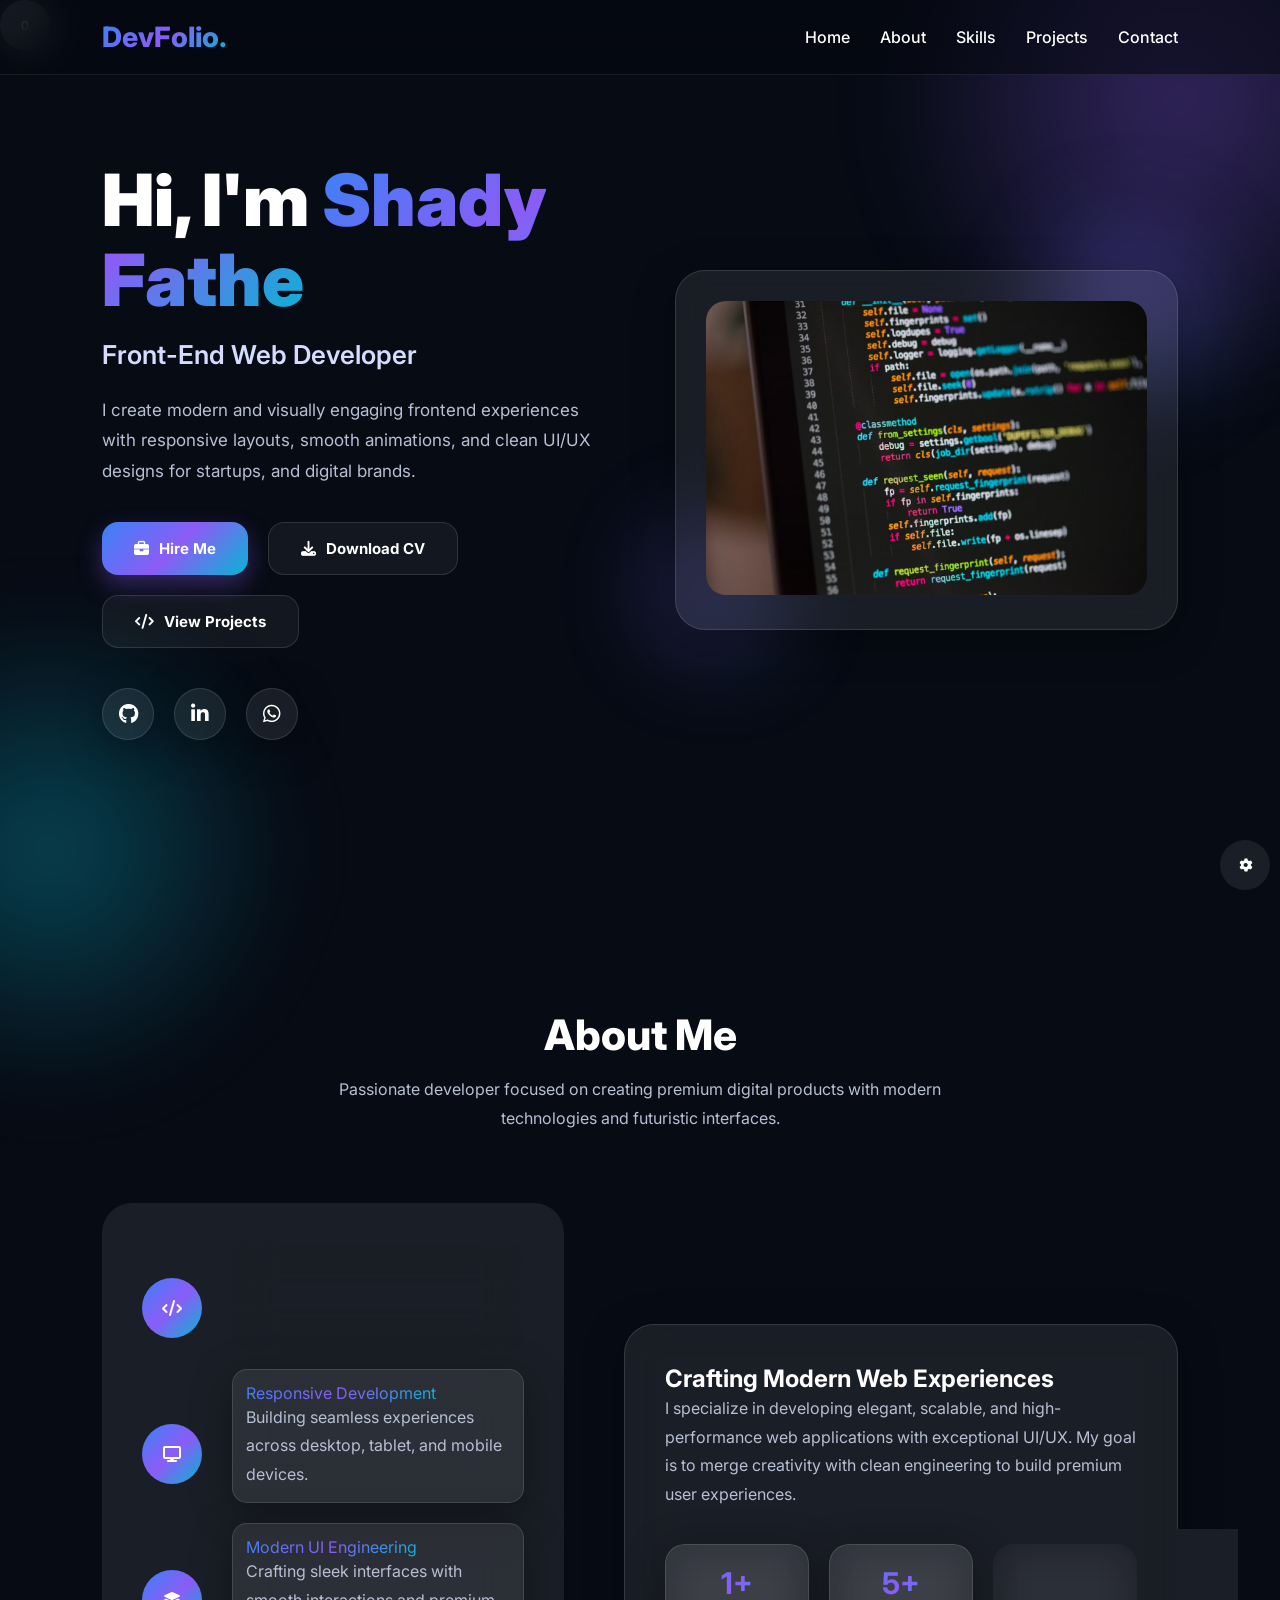
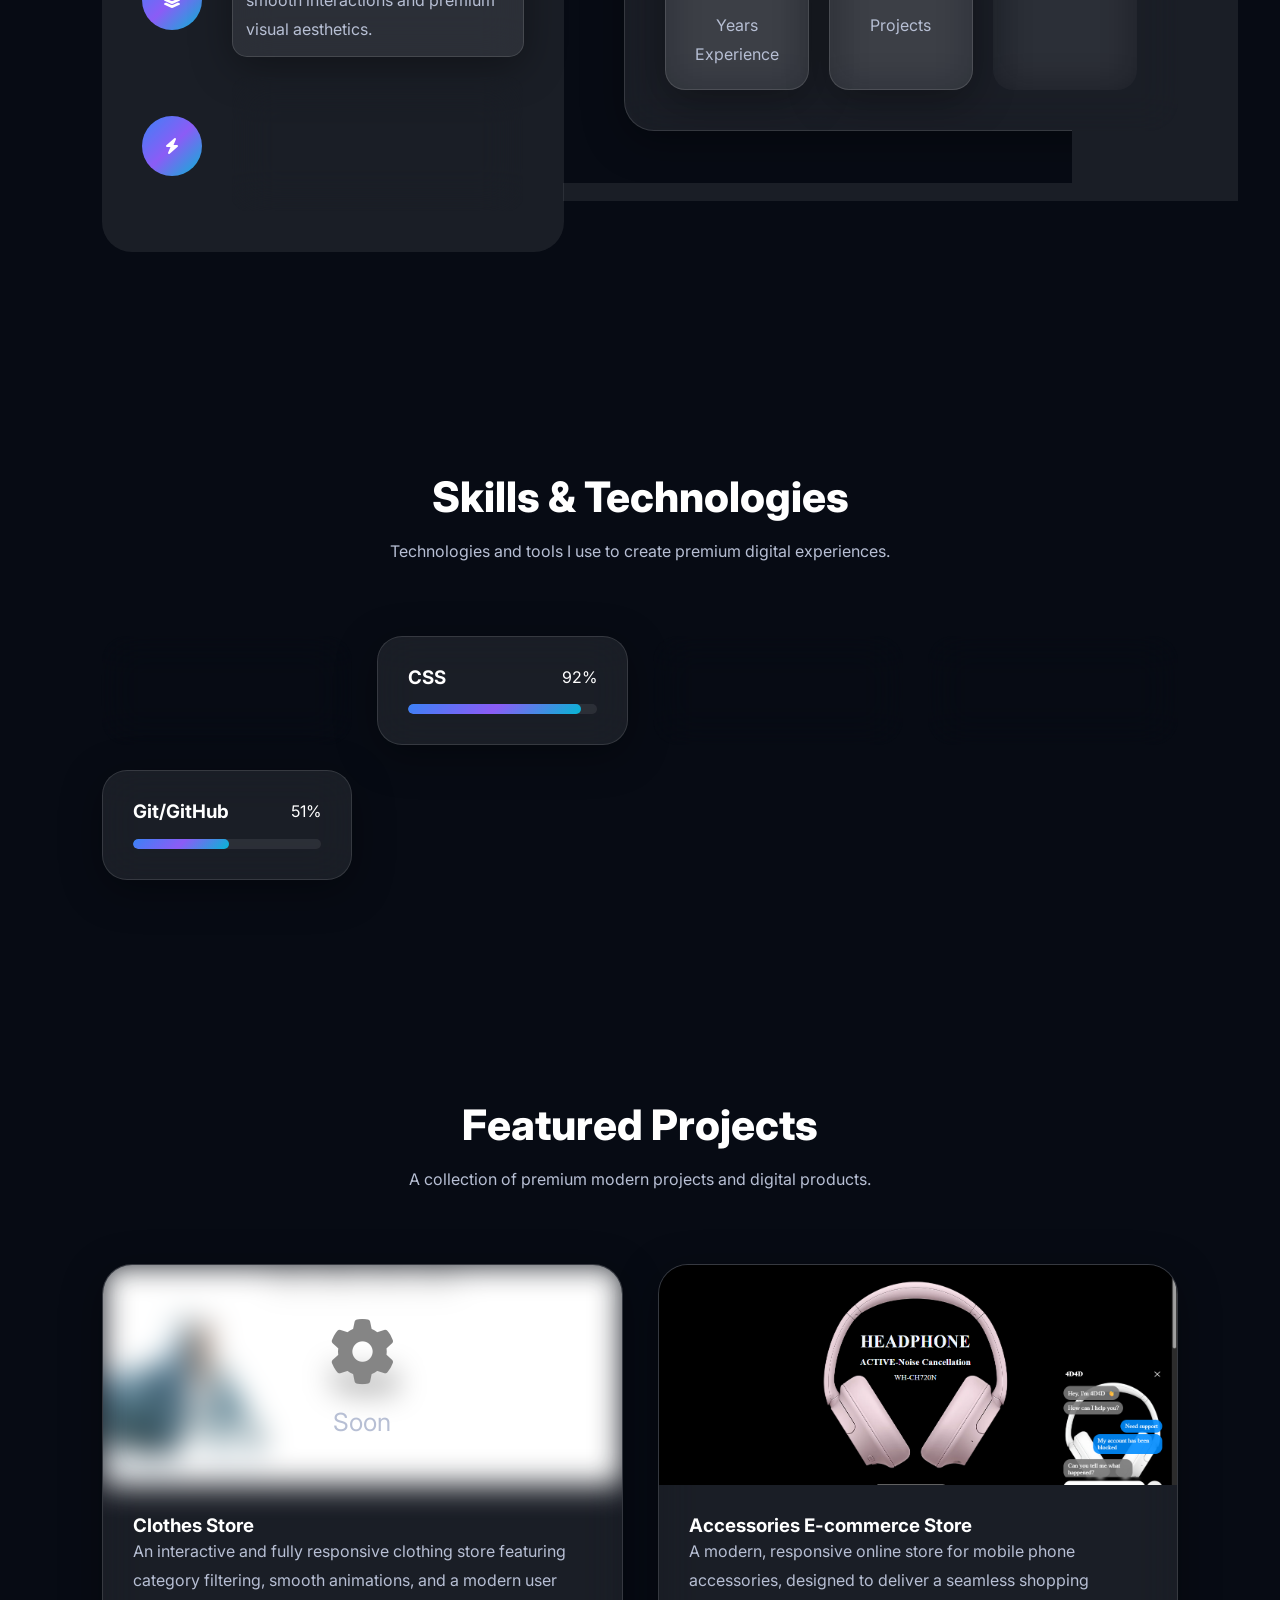
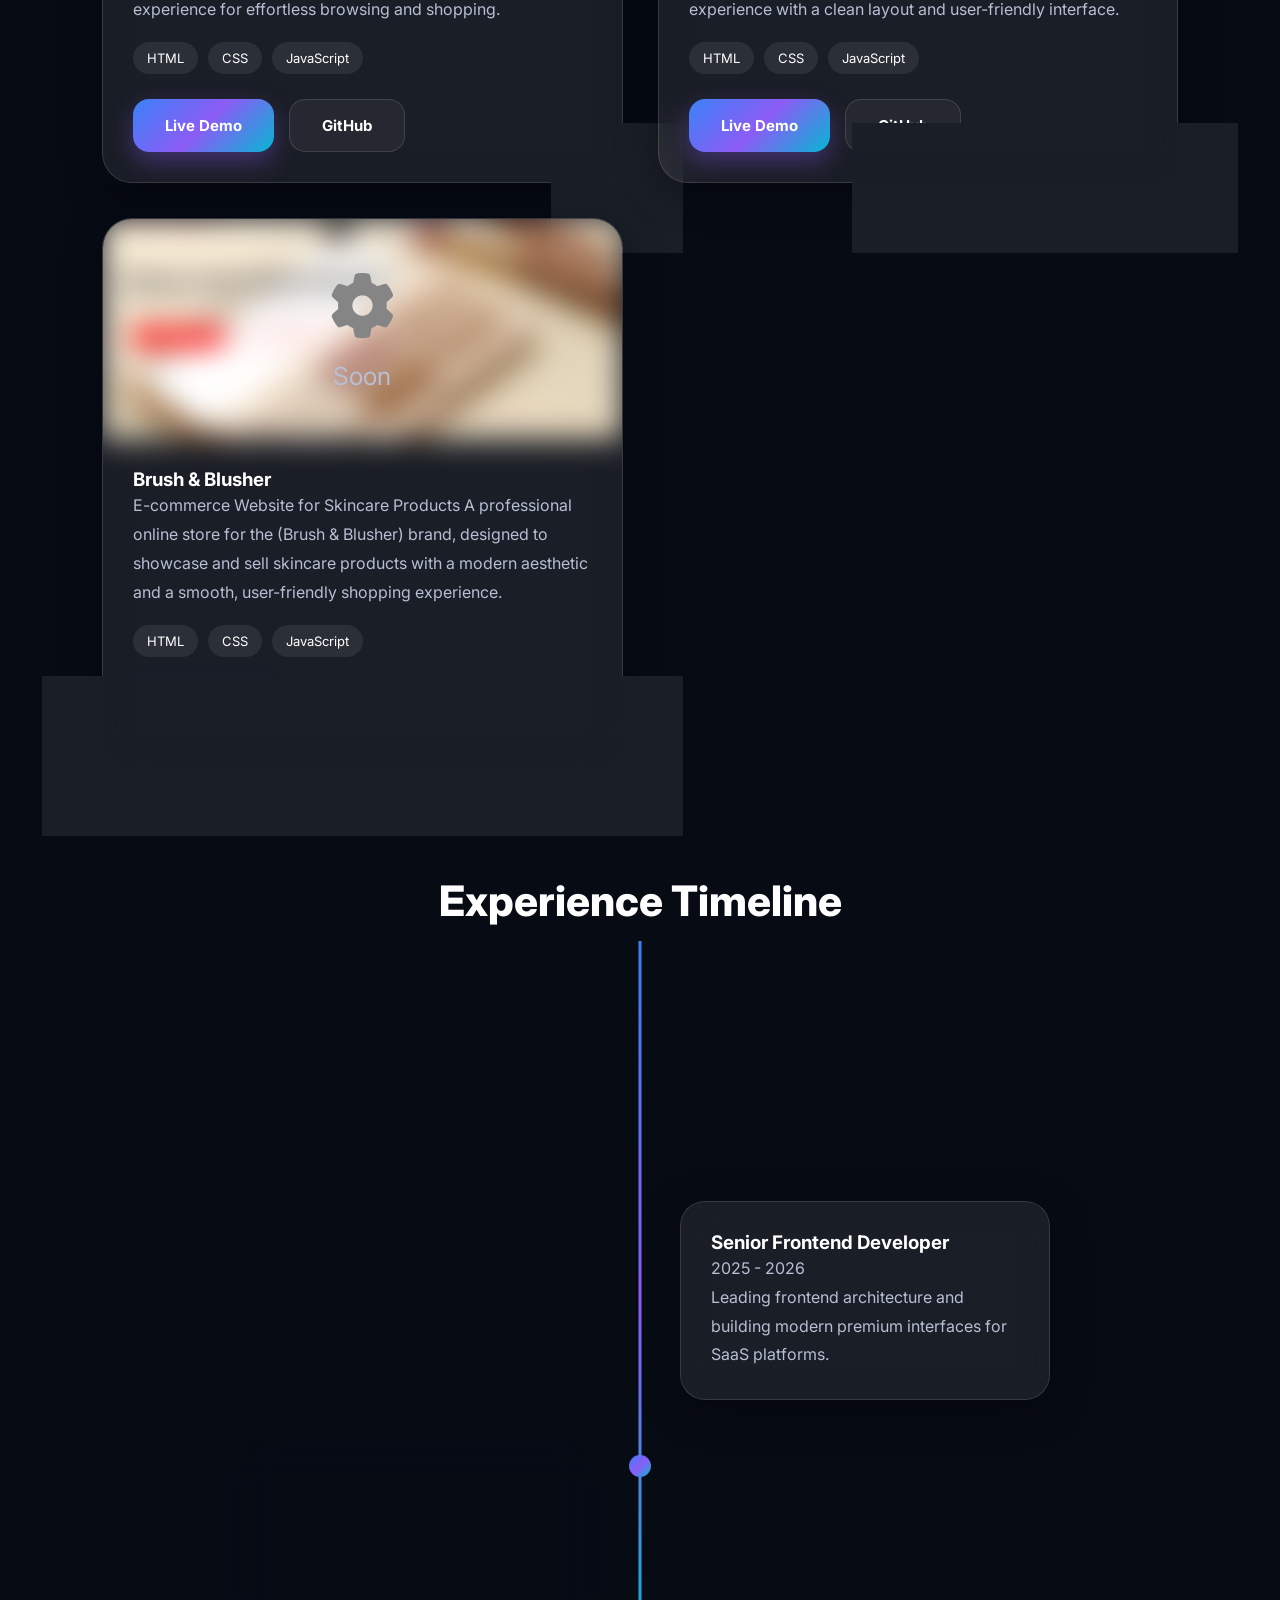
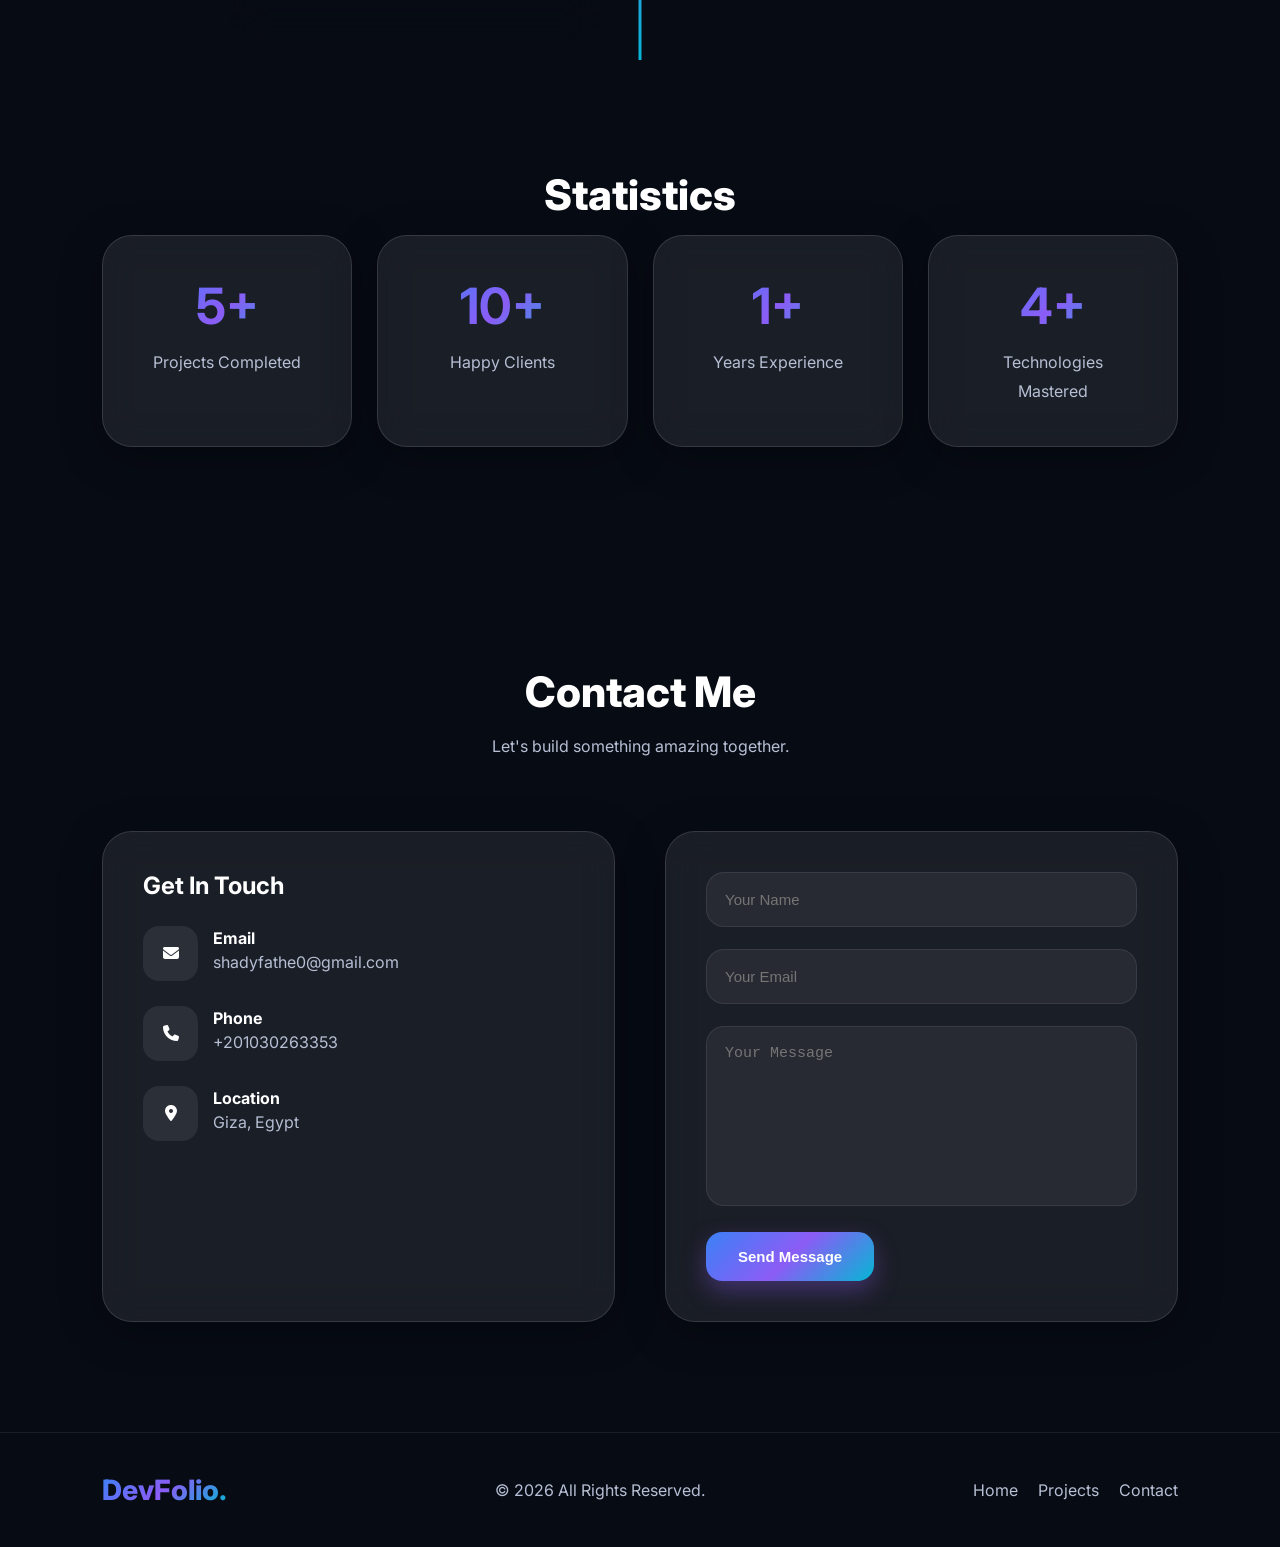
==== index.html @ f0eeae67 "Update index.html" ====
<!DOCTYPE html>
<html lang="en">
<head>
  <meta charset="UTF-8" />
  <meta name="viewport" content="width=device-width, initial-scale=1.0"/>
  <title>shady Portfolio</title>

  <!-- Google Fonts -->
  <link rel="preconnect" href="https://fonts.googleapis.com">
  <link href="https://fonts.googleapis.com/css2?family=Inter:wght@300;400;500;600;700;800;900&display=swap" rel="stylesheet">

  <!-- Icons -->
  <link rel="stylesheet"
  href="https://cdnjs.cloudflare.com/ajax/libs/font-awesome/6.5.1/css/all.min.css"/>
<link rel="stylesheet" href="style.css">
</head>

<body>
<!-- floot btns -->
 



<button class="btn-up btn-floot">
  <i class="fa-solid fa-arrow-up"></i>
</button>



<button class="btn-setting btn-floot">
  <i class="fa-solid fa-gear"></i>
</button>
<button class="theme btn-floot">0</button>
<button class="btn-language btn-floot">AR</button>
<button class="theme btn-floot">0</button>

  <!-- NAVBAR -->

  <nav>
    <div class="logo">DevFolio.</div>

    <ul>
      <li><a href="#">Home</a></li>
      <li><a href="#">About</a></li>
      <li><a href="#">Skills</a></li>
      <li><a href="#">Projects</a></li>
      <li><a href="#">Contact</a></li>
    </ul>
  </nav>

  <!-- HERO -->

  <section class="hero">

    <div class="hero-content">

      <h1>
        Hi, I'm
        <span class="gradient-text">Shady Fathe</span>
      </h1>

      <h3>Front-End Web Developer</h3>

<p>
  I create modern and visually engaging frontend experiences
  with responsive layouts, smooth animations, and clean UI/UX
  designs for startups, and digital brands.
</p>
      <div class="hero-buttons">
        <a href="#" class="btn btn-primary">
          <i class="fa-solid fa-briefcase"></i>
          Hire Me
        </a>

        <a href="Shady_Fathe_CV.pdf" class="btn btn-outline">
          <i class="fa-solid fa-download"></i>
          Download CV
        </a>

        <a href="#" class="btn btn-outline " id="btnprojects">
          <i class="fa-solid fa-code"></i>
          View Projects
        </a>
      </div>
<!-- btns socials -->
      <div class="socials">

        <a href="github.com/Shadyfathe" class="glass">
          <i class="fab fa-github"></i>
        </a>

<a href="https://www.linkedin.com/in/shady-fathe-dev" class="glass" target="_blank" rel="noopener noreferrer">
  <i class="fab fa-linkedin-in"></i>
</a>
        <a href="https://wa.me/+201030263353" class="glass">
          <i class="fab fa-whatsapp"></i>
        </a>

      </div>

    </div>

    <div class="hero-image">

      <div class="floating one"></div>
      <div class="floating two"></div>

      <div class="hero-card glass">
        <img src="photos/imge1.WebP"loading="lazy" alt="">
      </div>

    </div>

  </section>

  <!-- ABOUT -->

  <section>

    <h2 class="section-title">About Me</h2>

    <p class="section-subtitle">
      Passionate developer focused on creating premium digital
      products with modern technologies and futuristic interfaces.
    </p>

    <div class="about-container">

    <div class="about-d-2">

<div class="about-d-circles">

            <div class="outcircle">
          <div class="circle"><i class="fa-solid fa-code"></i></div>
        </div>
                    <div class="outcircle">
          <div class="circle"><i class="fa-solid fa-display"></i></div>
        </div>
                    <div class="outcircle">
          <div class="circle"><i class="fa-solid fa-layer-group"></i></div>
        </div>
                    <div class="outcircle">
          <div class="circle"><i class="fa-solid fa-bolt"></i></div>
        </div>

        
</div>



<div class="about-d-2-texts">
    <div class="about-d-2-text glass">
        <span>clean code</span>
        <p>Scalable architecture & maintainable solutions.</p>
        
      
    </div>
    
        <div class="about-d-2-text glass">
                <span>Responsive Development</span>
        <p>Building seamless experiences across desktop, tablet, and mobile devices.</p>

      
    </div>

        <div class="about-d-2-text glass">

                      <span>Modern UI Engineering</span>
        <p>Crafting sleek interfaces with smooth interactions and premium visual aesthetics.</p>


    </div>

        <div class="about-d-2-text glass">
                <span>Fast Delivery</span>
        <p>Delivering high-quality solutions efficiently without compromising performance.</p>

      
    </div>



        
      </div>



</div>


      <div class="about-card glass">

        <h2>Crafting Modern Web Experiences</h2>

        <p>
          I specialize in developing elegant, scalable, and
          high-performance web applications with exceptional UI/UX.
          My goal is to merge creativity with clean engineering to
          build premium user experiences.
        </p>

        <div class="about-info">

          <div class="info-box glass">
            <h3>1+</h3>
            <p>Years Experience</p>
          </div>

          <div class="info-box glass">
            <h3>5+</h3>
            <p>Projects</p>
          </div>

          <div class="info-box glass">
            <h3>10+</h3>
            <p>Clients</p>
          </div>

        </div>

      </div>

    </div>

  </section>

  <!-- SKILLS -->

  <section>

    <h2 class="section-title">Skills & Technologies</h2>

    <p class="section-subtitle">
      Technologies and tools I use to create premium digital experiences.
    </p>

    <div class="skills-grid">

      <div class="skill-card glass">
        <div class="skill-top">
          <h3>HTML</h3>
          <span>95%</span>
        </div>
        <div class="progress">
          <span style="width:95%"></span>
        </div>
      </div>

      <div class="skill-card glass">
        <div class="skill-top">
          <h3>CSS</h3>
          <span>92%</span>
        </div>
        <div class="progress">
          <span style="width:92%"></span>
        </div>
      </div>

      <div class="skill-card glass">
        <div class="skill-top">
          <h3>JavaScript</h3>
          <span>90%</span>
        </div>
        <div class="progress">
          <span style="width:90%"></span>
        </div>
      </div>



      <div class="skill-card glass">
        <div class="skill-top">
          <h3>UI/UX Design</h3>
          <span>87%</span>
        </div>
        <div class="progress">
          <span style="width:87%"></span>
        </div>
      </div>

      <div class="skill-card glass">
        <div class="skill-top">
          <h3>Git/GitHub</h3>
          <span>51%</span>
        </div>
        <div class="progress">
          <span style="width:51%"></span>
        </div>
      </div>

    </div>

  </section>

  <!-- PROJECTS -->

  <section id="projects">

    <h2 class="section-title">Featured Projects</h2>

    <p class="section-subtitle">
      A collection of premium modern projects and digital products.
    </p>

    <div class="projects-grid">

      <div class="project-card glass">

        <div class="project-image">
          <img src="photos/prod-1.WebP"class="blur" loading="lazy">
          <div class="working"><i class="fa-solid fa-gear loop"></i>
                 <p>Soon</p>
          </div>
         
        </div>


        <div class="project-content">

          <h3> Clothes Store</h3>

          <p>
An interactive and fully responsive clothing store featuring category filtering, smooth animations, and a modern user experience for effortless browsing and shopping.

          </p>

          <div class="tags">
            <span class="tag">HTML</span>
            <span class="tag">CSS</span>
            <span class="tag">JavaScript</span>
          </div>

          <div class="project-buttons">
            <a href="soon.html" target="_blank" class="btn btn-primary">Live Demo</a>
            <a href="#" class="btn btn-outline">GitHub</a>
          </div>

        </div>

      </div>

      <div class="project-card glass">

        <div class="project-image">
          <img src="photos/prod-2.WebP"  loading="lazy"></div>

        <div class="project-content">

          <h3>Accessories E-commerce Store</h3>

          <p>

A modern, responsive online store for mobile phone accessories, 
designed to deliver a seamless shopping experience with a clean 
layout and user-friendly interface.
          </p>

          <div class="tags">
            <span class="tag">HTML</span>
            <span class="tag">CSS</span>
            <span class="tag">JavaScript</span>
          </div>

          <div class="project-buttons">
            <a href="https://shadyfathe.github.io/Accessories-store/" target="_blank" class="btn btn-primary">Live Demo</a>
            <a href="https://github.com/Shadyfathe/Accessories-store" class="btn btn-outline">GitHub</a>
          </div>

        </div>

      </div>

      <div class="project-card glass">

        <div class="project-image">
          <img src="photos/prod-3.WebP" class="blur" loading="lazy">
          <div class="working"><i class="fa-solid fa-gear loop"></i>
                 <p>Soon</p>
          </div>
                </div>

        <div class="project-content">

          <h3>Brush & Blusher</h3>

          <p>
E-commerce Website for Skincare Products
A professional online store for the (Brush & Blusher) brand, designed to showcase and sell skincare products with a modern aesthetic and a smooth, user-friendly shopping experience.

          </p>

          <div class="tags">
            <span class="tag">HTML</span>
            <span class="tag">CSS</span>
            <span class="tag">JavaScript</span>
          </div>

          <div class="project-buttons">
            <a href="soon.html" target="_blank" class="btn btn-primary">Live Demo</a>
            <a href="#" class="btn btn-outline">GitHub</a>
          </div>

        </div>

      </div>

    </div>

  </section>

  <!-- TIMELINE -->

  <c>

    <h2 class="section-title">Experience Timeline</h2>

    <div class="timeline">

      <div class="timeline-item">

        <div class="timeline-dot animate"></div>

        <div class="timeline-content glass animate">
          <h3>UI/UX Certification</h3>
          <p>2024</p>
          <p>
            Completed advanced UI/UX design certification with
            modern product design principles.
          </p>
        </div>

      </div>

      <div class="timeline-item">

        <div class="timeline-dot animate"></div>

        <div class="timeline-content glass animate">
                    <h3>Senior Frontend Developer</h3>
                    <p>2025 - 2026</p>
          <p>
            Leading frontend architecture and building modern
            premium interfaces for SaaS platforms.
          </p>
        </div>

      </div>

      <div class="timeline-item">

        <div class="timeline-dot animate"></div>

        <div class="timeline-content glass animate">
          <h3>Freelance Web Developer</h3>
          <p>2026 - Present</p>
          <p>
            Worked with startups and agencies creating responsive
            modern websites and dashboards.
          </p>

        </div>

      </div>

    </div>

  </section>


  <!-- STATS -->

  <section>

    <h2 class="section-title">Statistics</h2>

    <div class="stats-grid">

      <div class="stat-card glass">
        <h2>5+</h2>
        <p>Projects Completed</p>
      </div>

      <div class="stat-card glass">
        <h2>10+</h2>
        <p>Happy Clients</p>
      </div>

      <div class="stat-card glass">
        <h2>1+</h2>
        <p>Years Experience</p>
      </div>

      <div class="stat-card glass">
        <h2>4+</h2>
        <p>Technologies Mastered</p>
      </div>

    </div>

  </section>

  <!-- CONTACT -->

  <section>

    <h2 class="section-title">Contact Me</h2>

    <p class="section-subtitle">
      Let's build something amazing together.
    </p>

    <div class="contact-container">

      <div class="contact-info glass">

        <h2>Get In Touch</h2>

        <div class="item">
          <i class="fa-solid fa-envelope"></i>
          <div>
            <h4>Email</h4>
            <p>shadyfathe0@gmail.com</p>
          </div>
        </div>

        <div class="item">
          <i class="fa-solid fa-phone"></i>
          <div>
            <h4>Phone</h4>
            <p>+201030263353</p>
          </div>
        </div>

        <div class="item">
          <i class="fa-solid fa-location-dot"></i>
          <div>
            <h4>Location</h4>
            <p>Giza, Egypt</p>
          </div>
        </div>

      </div>

<form id="my-contact-form" class="contact-form glass">

  <div class="input-group">
    <input type="text" name="name" placeholder="Your Name" required>
  </div>

  <div class="input-group">
    <input type="email" name="email" placeholder="Your Email" required>
  </div>

  <div class="input-group">
    <textarea name="message" placeholder="Your Message" required></textarea>
  </div>

  <button type="submit" class="btn btn-primary">
    Send Message
  </button>

  <p id="form-status" style="margin-top: 15px; display: none;"></p>

</form>

  </section>

  <!-- FOOTER -->

  <footer>

    <div class="logo">DevFolio.</div>

    <p>
      © 2026 All Rights Reserved.
    </p>

    <ul>
      <li><a href="#">Home</a></li>
      <li><a href="#">Projects</a></li>
      <li><a href="#">Contact</a></li>
    </ul>

  </footer>
  
  <script src="script.js"></script>

</body>
</html>
---- style.css ----
* {
  margin: 0;
  padding: 0;
  box-sizing: border-box;
  scroll-behavior: smooth;
}

.animate {
  opacity: 0;
  transform: translateY(50px);
  transition: all 0.6s ease-out;
}

.animate.visible {
  opacity: 1;
  transform: translateY(0);
}
/* floot btns */

.btn-floot {
  width: 50px;
  height: 50px;
  border-radius: 50%;
  border: none;
  background: var(--glass);
  color: var(--text);
  position: fixed;
  z-index: 999;
  transition: 0.5s ease-in-out;
}
.btn-up {
  bottom: 10px;
  right: 10px;
  opacity: 0;
}
.btn-setting {
  bottom: 10px;
  right: 10px;
}
.btn-language {
  bottom: 125px;
  right: 10px;
  opacity: 0;
}

/* colors */
:root {
  --bg: #070b14;
  --bg2: #0d1324;
  --glass: rgba(255, 255, 255, 0.08);
  --border: rgba(255, 255, 255, 0.12);

  --text: #ffffff;
  --muted: #b7bfd4;

  --blue: #3b82f6;
  --cyan: #06b6d4;
  --purple: #8b5cf6;

  --gradient: linear-gradient(135deg, #3b82f6, #8b5cf6, #06b6d4);

  --shadow: 0 10px 40px rgba(0, 0, 0, 0.35);
}

body {
  font-family: "Inter", sans-serif;
  background: var(--bg);
  color: var(--text);
  overflow-x: hidden;
}

body::before {
  content: "";
  position: fixed;
  width: 600px;
  height: 600px;
  background: radial-gradient(circle, #8b5cf655, transparent 70%);
  top: -200px;
  right: -200px;
  z-index: -1;
  filter: blur(40px);
}

body::after {
  content: "";
  position: fixed;
  width: 500px;
  height: 500px;
  background: radial-gradient(circle, #06b6d455, transparent 70%);
  bottom: -200px;
  left: -200px;
  z-index: -1;
  filter: blur(40px);
}
/* sections */
section {
  padding: 110px 8%;
  position: relative;
}

h1,
h2,
h3,
h4 {
  line-height: 1.2;
}

p {
  color: var(--muted);
  line-height: 1.8;
}

.section-title {
  font-size: 42px;
  font-weight: 800;
  margin-bottom: 15px;
  text-align: center;
}

.section-subtitle {
  text-align: center;
  max-width: 700px;
  margin: auto;
  margin-bottom: 70px;
}

.glass {
  background: var(--glass);
  border: 1px solid var(--border);
  backdrop-filter: blur(20px);
  -webkit-backdrop-filter: blur(20px);
  box-shadow: var(--shadow);
}

/* NAVBAR */

nav {
  position: fixed;
  width: 100%;
  top: 0;
  left: 0;
  z-index: 999;
  padding: 20px 8%;
  display: flex;
  justify-content: space-between;
  align-items: center;
  background: rgba(5, 8, 16, 0.55);
  backdrop-filter: blur(18px);
  border-bottom: 1px solid rgba(255, 255, 255, 0.08);
}

.logo {
  font-size: 28px;
  font-weight: 800;
  background: var(--gradient);
  -webkit-background-clip: text;
  color: transparent;
}

nav ul {
  display: flex;
  gap: 30px;
  list-style: none;
}

nav ul li a {
  text-decoration: none;
  color: white;
  font-weight: 500;
  transition: 0.3s;
}

nav ul li a:hover {
  color: #8b5cf6;
}

/* HERO */

.hero {
  min-height: 100vh;
  display: flex;
  align-items: center;
  justify-content: space-between;
  gap: 70px;
}

.hero-content {
  flex: 1;
}

.hero-content h1 {
  font-size: 72px;
  font-weight: 900;
  margin-bottom: 20px;
  line-height: 1.1;
}

.gradient-text {
  background: var(--gradient);
  -webkit-background-clip: text;
  color: transparent;
}

.hero-content h3 {
  font-size: 26px;
  color: #d6dcff;
  margin-bottom: 25px;
  font-weight: 600;
}

.hero-content p {
  max-width: 650px;
  margin-bottom: 35px;
  font-size: 17px;
}

.hero-buttons {
  display: flex;
  gap: 20px;
  flex-wrap: wrap;
  margin-bottom: 40px;
}

.btn {
  padding: 16px 32px;
  border-radius: 16px;
  border: none;
  cursor: pointer;
  font-weight: 700;
  font-size: 15px;
  transition: 0.4s;
  text-decoration: none;
  display: inline-flex;
  align-items: center;
  gap: 10px;
}

.btn-primary {
  background: var(--gradient);
  color: white;
  box-shadow: 0 10px 25px rgba(139, 92, 246, 0.35);
}

.btn-primary:hover {
  transform: translateY(-4px);
}

.btn-outline {
  background: rgba(255, 255, 255, 0.05);
  color: white;
  border: 1px solid rgba(255, 255, 255, 0.12);
}

.btn-outline:hover {
  background: rgba(255, 255, 255, 0.12);
}
/* btns socials */
.socials {
  display: flex;
  gap: 20px;
}

.socials a {
  width: 52px;
  height: 52px;
  border-radius: 50%;
  display: flex;
  justify-content: center;
  align-items: center;
  text-decoration: none;
  color: white;
  font-size: 20px;
  transition: 0.4s;
}

.socials a:hover {
  transform: translateY(-5px);
  background: var(--gradient);
}

.hero-image {
  flex: 1;
  position: relative;
}

.hero-card {
  padding: 30px;
  border-radius: 30px;
  overflow: hidden;
  position: relative;
}

.hero-card img {
  width: 100%;
  border-radius: 20px;
  object-fit: cover;
}

.floating {
  position: absolute;
  border-radius: 50%;
  background: var(--gradient);
  filter: blur(50px);
  opacity: 0.35;
  animation: float 6s infinite ease-in-out;
}

.floating.one {
  width: 160px;
  height: 160px;
  top: -40px;
  right: -30px;
}

.floating.two {
  width: 120px;
  height: 120px;
  bottom: -20px;
  left: -20px;
  animation-delay: 2s;
}

@keyframes float {
  0% {
    transform: translateY(0px);
  }
  50% {
    transform: translateY(-20px);
  }
  100% {
    transform: translateY(0px);
  }
}

/* ABOUT */

.about-container {
  display: grid;
  grid-template-columns: 1fr 1.2fr;
  gap: 60px;
  align-items: center;
}

.about-card {
  padding: 40px;
  border-radius: 30px;
}
.about-d-2 {
  width: 100%;
  height: auto;
  display: flex;
  background: var(--glass);
  border-radius: 30px;
  padding: 40px;
  gap: 30px;
}
.about-d-circles {
  width: 60px;
  height: auto;
  display: flex;
  flex-direction: column;
  justify-content: space-around;
  gap: 15px;
}
.outcircle {
  width: 60px;
  height: 60px;
  border-radius: 50%;
  background: var(--gradient);
  display: flex;
  justify-content: center;
  align-items: center;
}

.circle {
  width: 50px;
  height: 50px;
  border-radius: 50%;
  display: contents;
}


.about-d-2-texts {
  width: 80%;
  height: 100%;
  display: flex;
  flex-direction: column;
  gap: 20px;
}
.about-d-2-text {
  border-radius: 15px;
  padding: 13px;
}
.about-d-2-text span{
background: var(--gradient);
-webkit-background-clip:text;
-webkit-text-fill-color: transparent;
background-clip: text;
}

.about-info {
  display: grid;
  grid-template-columns: repeat(3, 1fr);
  gap: 20px;
  margin-top: 35px;
}

.info-box {
  padding: 20px;
  border-radius: 20px;
  text-align: center;
}

.info-box h3 {
  font-size: 30px;
  margin-bottom: 10px;
  background: var(--gradient);
-webkit-background-clip:text;
-webkit-text-fill-color: transparent;
background-clip: text;
}

/* SKILLS */

.skills-grid {
  display: grid;
  grid-template-columns: repeat(auto-fit, minmax(250px, 1fr));
  gap: 25px;
}

.skill-card {
  padding: 30px;
  border-radius: 25px;
  transition: 0.4s;
}

.skill-card:hover {
  transform: translateY(-8px);
}

.skill-top {
  display: flex;
  justify-content: space-between;
  margin-bottom: 15px;
}

.progress {
  width: 100%;
  height: 10px;
  background: rgba(255, 255, 255, 0.08);
  border-radius: 50px;
  overflow: hidden;
}

.progress span {
  display: block;
  height: 100%;
  background: var(--gradient);
  border-radius: 50px;
}

/* PROJECTS */

.projects-grid {
  display: grid;
  grid-template-columns: repeat(auto-fit, minmax(340px, 1fr));
  gap: 35px;
}

.project-card {
  border-radius: 30px;
  overflow: hidden;
  transition: 0.4s;
}

.project-card:hover {
  transform: translateY(-10px);
}
.working {
  width: 100%;
  height: 220px;
  display: flex;
  justify-content: center;
  flex-direction: column;
  align-items: center;
  position: absolute;
  top: 0;
}
.working p {
  font-size: 25px;
}
.loop {
  animation: loop infinite 3.5s ease;
  color: rgb(133, 133, 133);
  font-size: 65px;
  margin: 15px;
}
@keyframes loop {
  0% {
    transform: rotate(0deg);
  }
  25% {
    transform: rotate(90deg);
  }
  50% {
    transform: rotate(180deg);
  }
  75% {
    transform: rotate(270deg);
  }
  100% {
    transform: rotate(360deg);
  }
}

.project-image {
  height: 220px;
}

.project-image img  {
  width: 100%;
  height: 100%;
  object-fit: cover;
}
.blur{
  filter: blur(15px);

}
.project-content {
  padding: 30px;
}

.tags {
  display: flex;
  gap: 10px;
  flex-wrap: wrap;
  margin: 18px 0 25px;
}

.tag {
  padding: 8px 14px;
  border-radius: 50px;
  background: rgba(255, 255, 255, 0.08);
  font-size: 13px;
}

.project-buttons {
  display: flex;
  gap: 15px;
}

/* TIMELINE */

.timeline {
  position: relative;
  max-width: 900px;
  margin: auto;
}

.timeline::before {
  content: "";
  position: absolute;
  left: 50%;
  transform: translateX(-50%);
  width: 3px;
  height: 100%;
  background: var(--gradient);
}

.timeline-item {
  width: 50%;
  padding: 20px 40px;
  position: relative;
}

.timeline-item:nth-child(odd) {
  left: 0;
  text-align: right;
}

.timeline-item:nth-child(even) {
  left: 50%;
}

.timeline-content {
  padding: 30px;
  border-radius: 25px;
}

.timeline-dot {
  width: 22px;
  height: 22px;
  background: var(--gradient);
  border-radius: 50%;
  position: absolute;
  top: 35px;
  right: -11px;
}

.timeline-item:nth-child(even) .timeline-dot {
  left: -11px;
}

/* STATS */

.stats-grid {
  display: grid;
  grid-template-columns: repeat(auto-fit, minmax(220px, 1fr));
  gap: 25px;
}

.stat-card {
  padding: 40px;
  border-radius: 30px;
  text-align: center;
}

.stat-card h2 {
  font-size: 50px;
  margin-bottom: 12px;
  background: var(--gradient);
  -webkit-background-clip: text;
  color: transparent;
}

/* CONTACT */

.contact-container {
  display: grid;
  grid-template-columns: 1fr 1fr;
  gap: 50px;
}

.contact-info {
  padding: 40px;
  border-radius: 30px;
}

.contact-info .item {
  display: flex;
  align-items: center;
  gap: 15px;
  margin: 25px 0;
}

.contact-info i {
  width: 55px;
  height: 55px;
  display: flex;
  align-items: center;
  justify-content: center;
  border-radius: 16px;
  background: rgba(255, 255, 255, 0.08);
}

.contact-form {
  padding: 40px;
  border-radius: 30px;
}

.input-group {
  margin-bottom: 22px;
}

.input-group input,
.input-group textarea {
  width: 100%;
  padding: 18px;
  border: none;
  outline: none;
  border-radius: 18px;
  background: rgba(255, 255, 255, 0.06);
  color: white;
  font-size: 15px;
  border: 1px solid rgba(255, 255, 255, 0.08);
}

textarea {
  min-height: 180px;
  resize: none;
}

/* FOOTER */

footer {
  padding: 40px 8%;
  border-top: 1px solid rgba(255, 255, 255, 0.08);
  display: flex;
  justify-content: space-between;
  align-items: center;
  flex-wrap: wrap;
  gap: 20px;
}

footer ul {
  display: flex;
  gap: 20px;
  list-style: none;
}

footer ul li a {
  color: var(--muted);
  text-decoration: none;
}

/* RESPONSIVE */

@media (max-width: 1100px) {
  .hero {
    flex-direction: column;
    text-align: center;
  }

  .hero-buttons,
  .socials {
    justify-content: center;
  }

  .about-container,
  .contact-container {
    grid-template-columns: 1fr;
  }

  .timeline::before {
    left: 20px;
  }

  .timeline-item {
    width: 100%;
    left: 0 !important;
    padding-left: 70px;
    text-align: left !important;
  }

  .timeline-dot {
    left: 10px !important;
  }
}

@media (max-width: 768px) {
  nav ul {
    display: none;
  }

  .hero-content h1 {
    font-size: 52px;
  }

  .section-title {
    font-size: 34px;
  }

  .about-info {
    grid-template-columns: 1fr;
  }

  footer {
    flex-direction: column;
    text-align: center;
  }
}
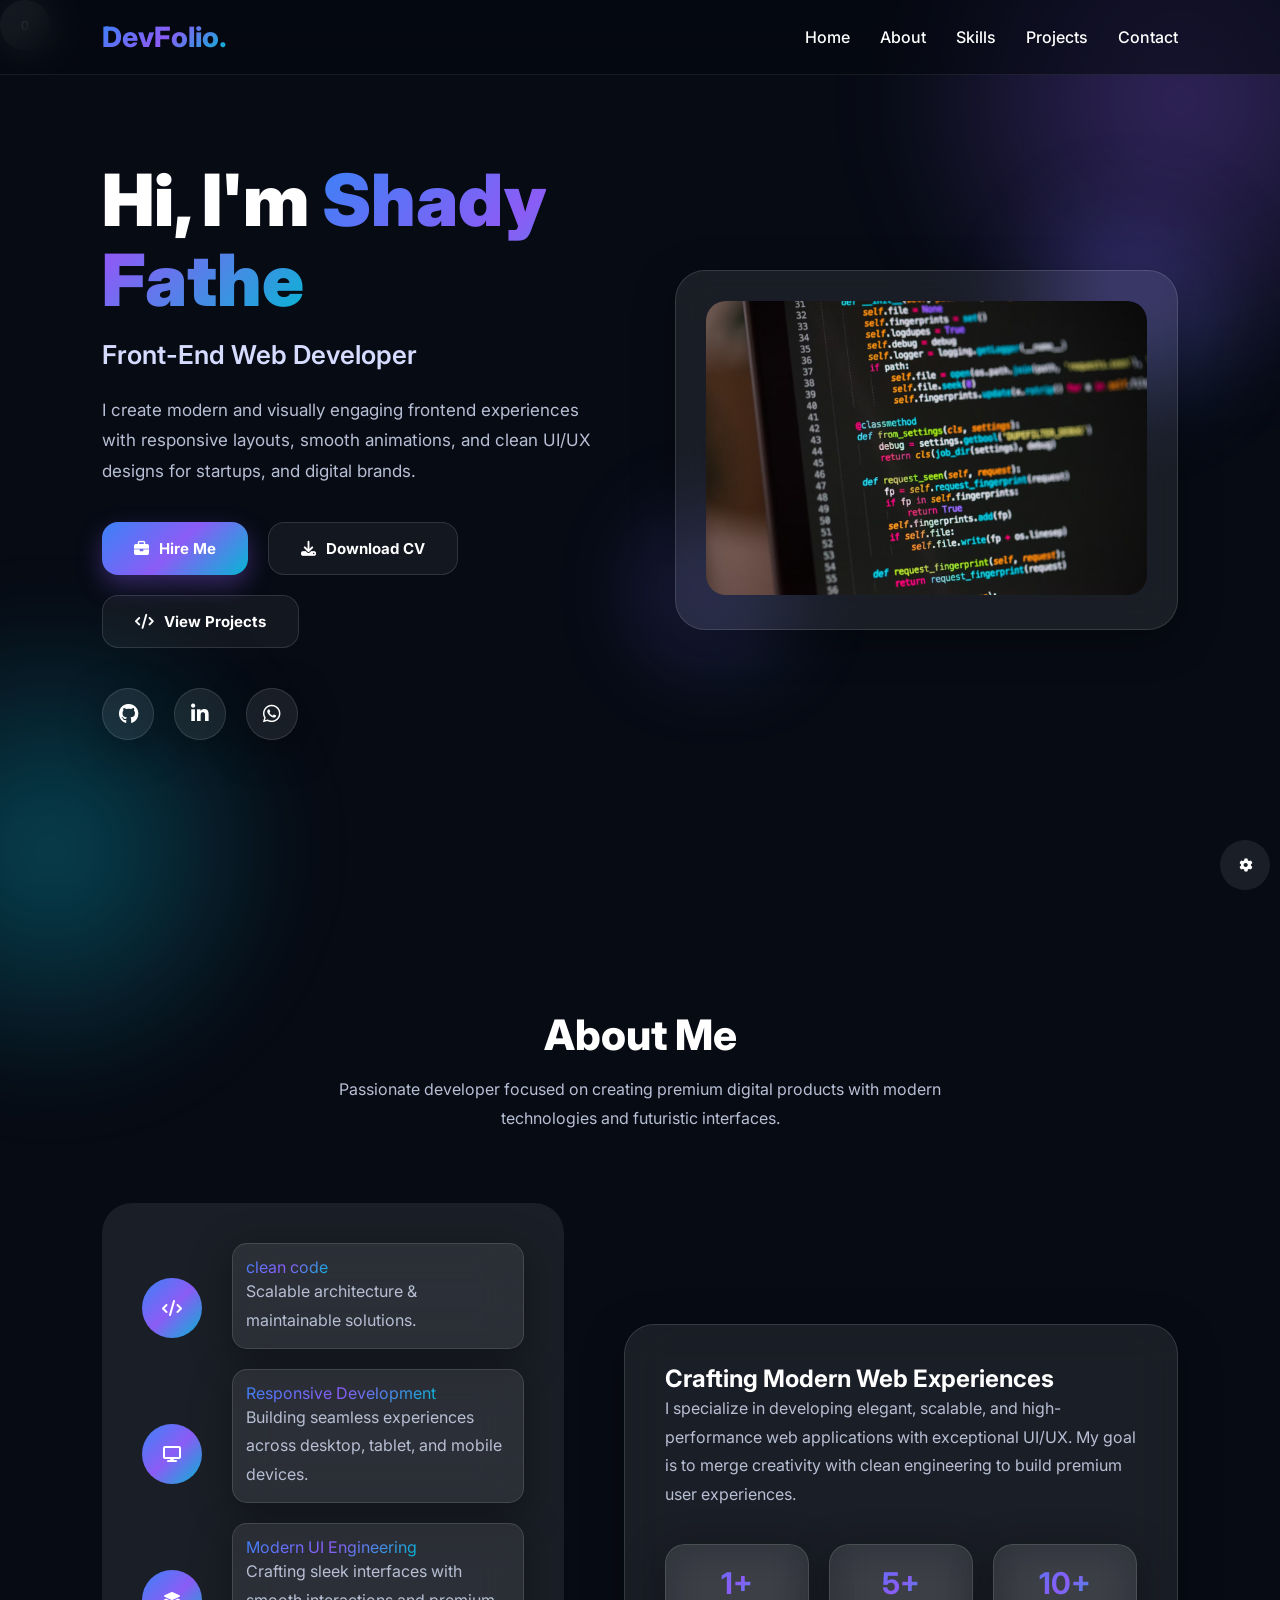
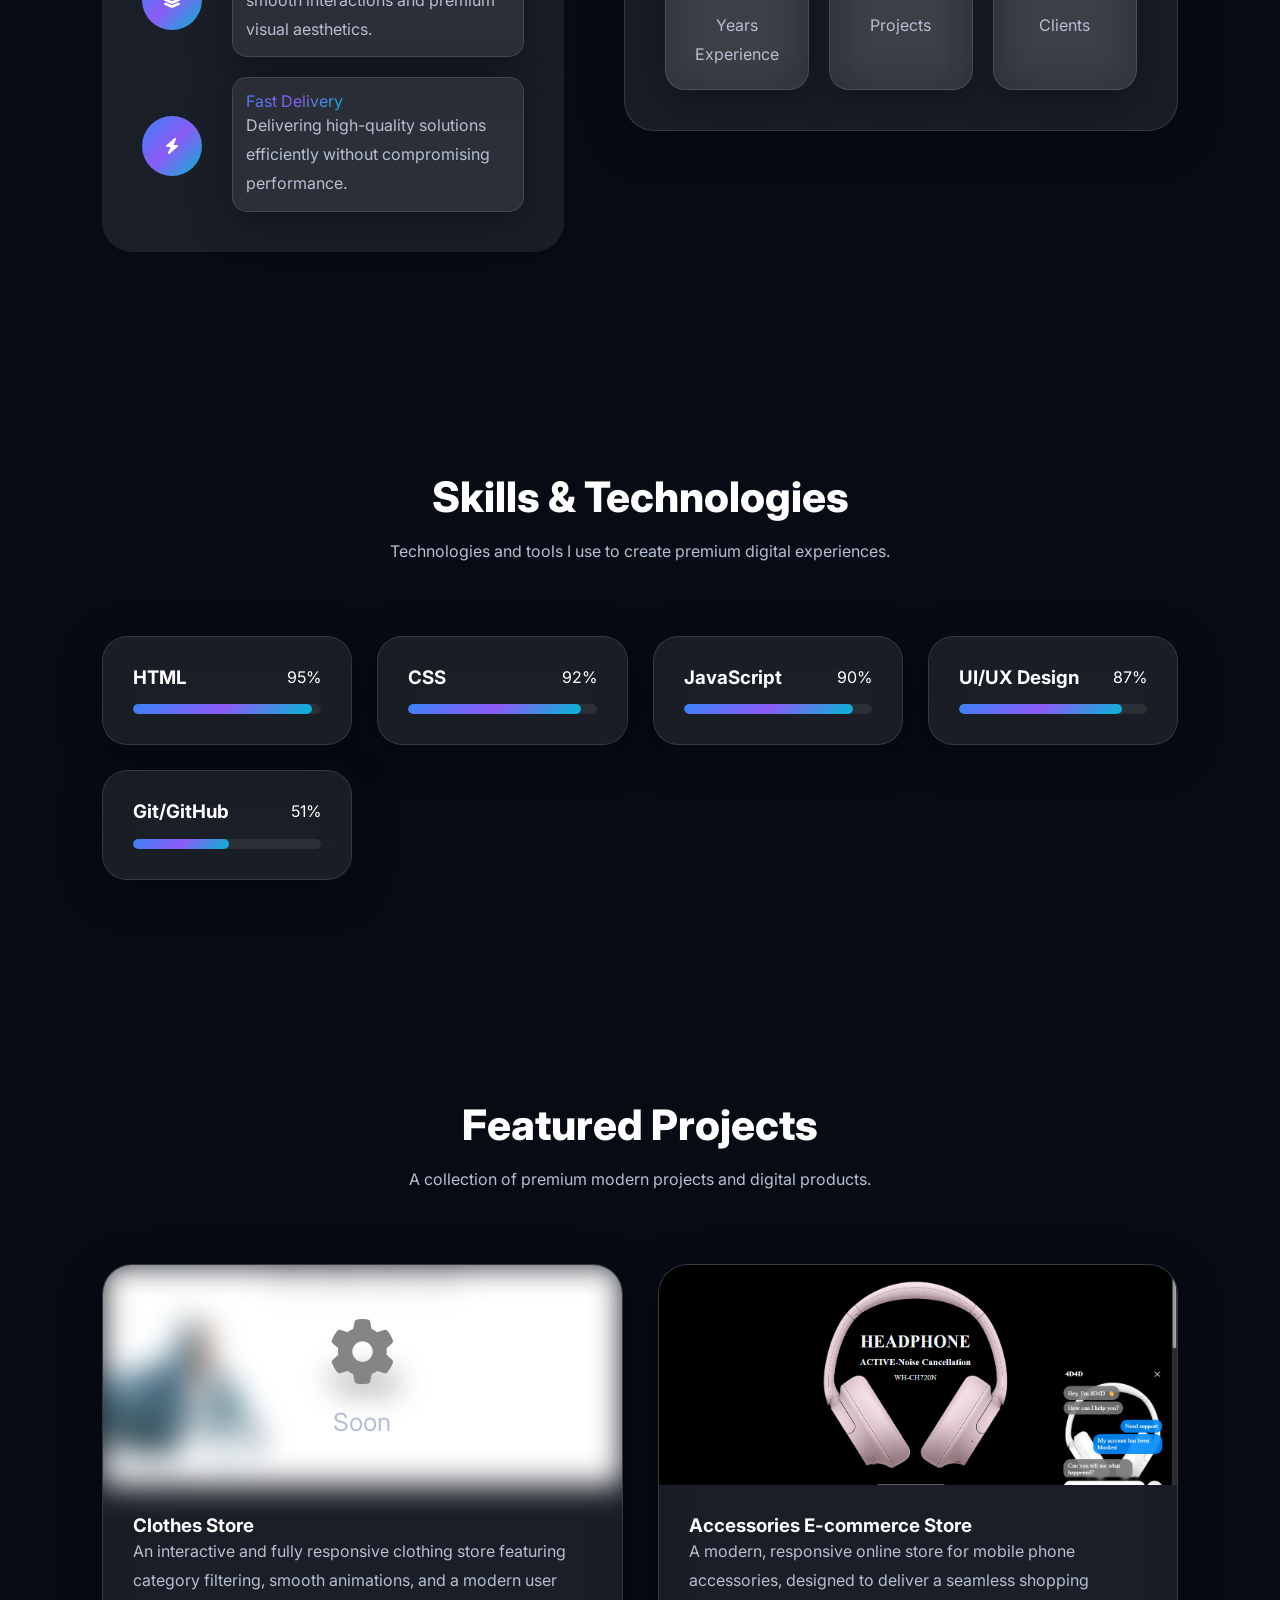
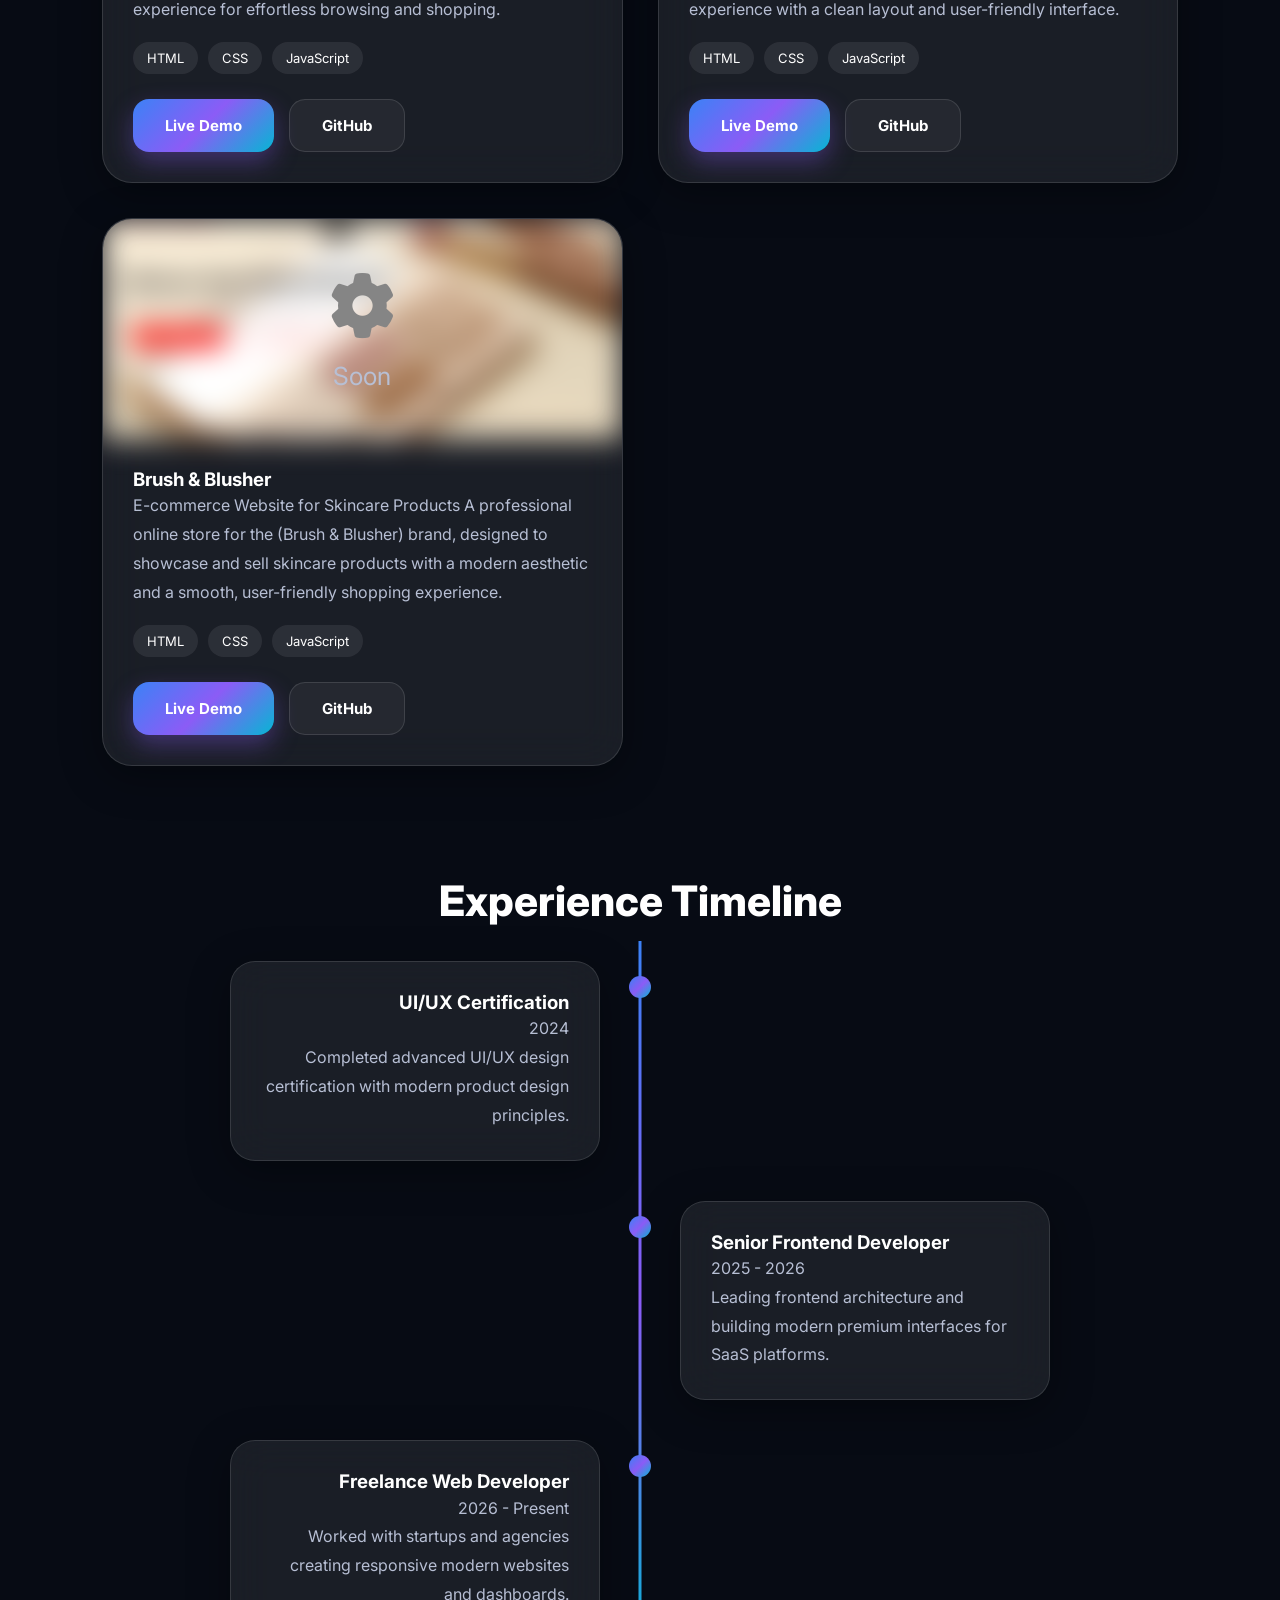
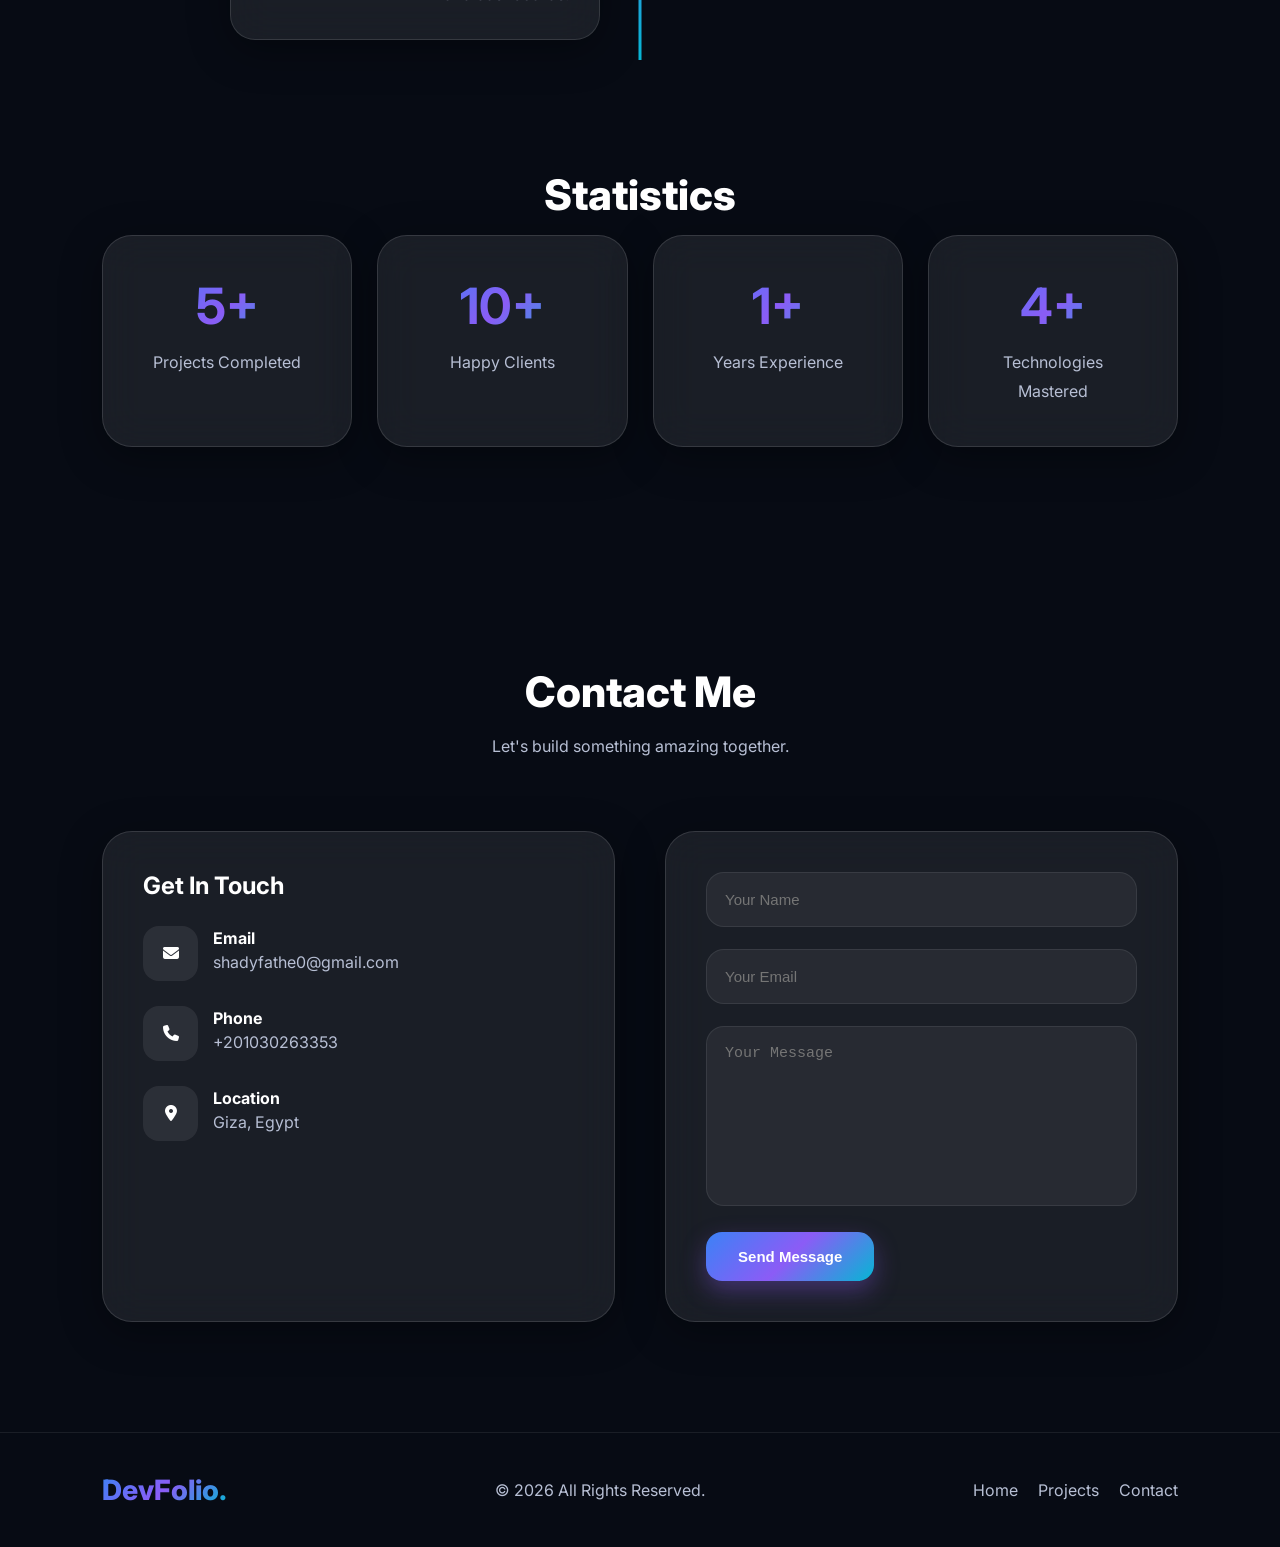
==== commit ae63ff34: "Update index.html" ====
--- a/index.html
+++ b/index.html
@@ -362,8 +362,8 @@
           </div>
 
           <div class="project-buttons">
-            <a href="https://shadyfathe.github.io/Accessories-store/" target="_blank" class="btn btn-primary">Live Demo</a>
-            <a href="https://github.com/Shadyfathe/Accessories-store" class="btn btn-outline">GitHub</a>
+            <a href="https://shady-fathe.github.io/Accessories-store/" target="_blank" class="btn btn-primary">Live Demo</a>
+            <a href="https://github.com/Shady-fathe/Accessories-store" class="btn btn-outline">GitHub</a>
           </div>
 
         </div>
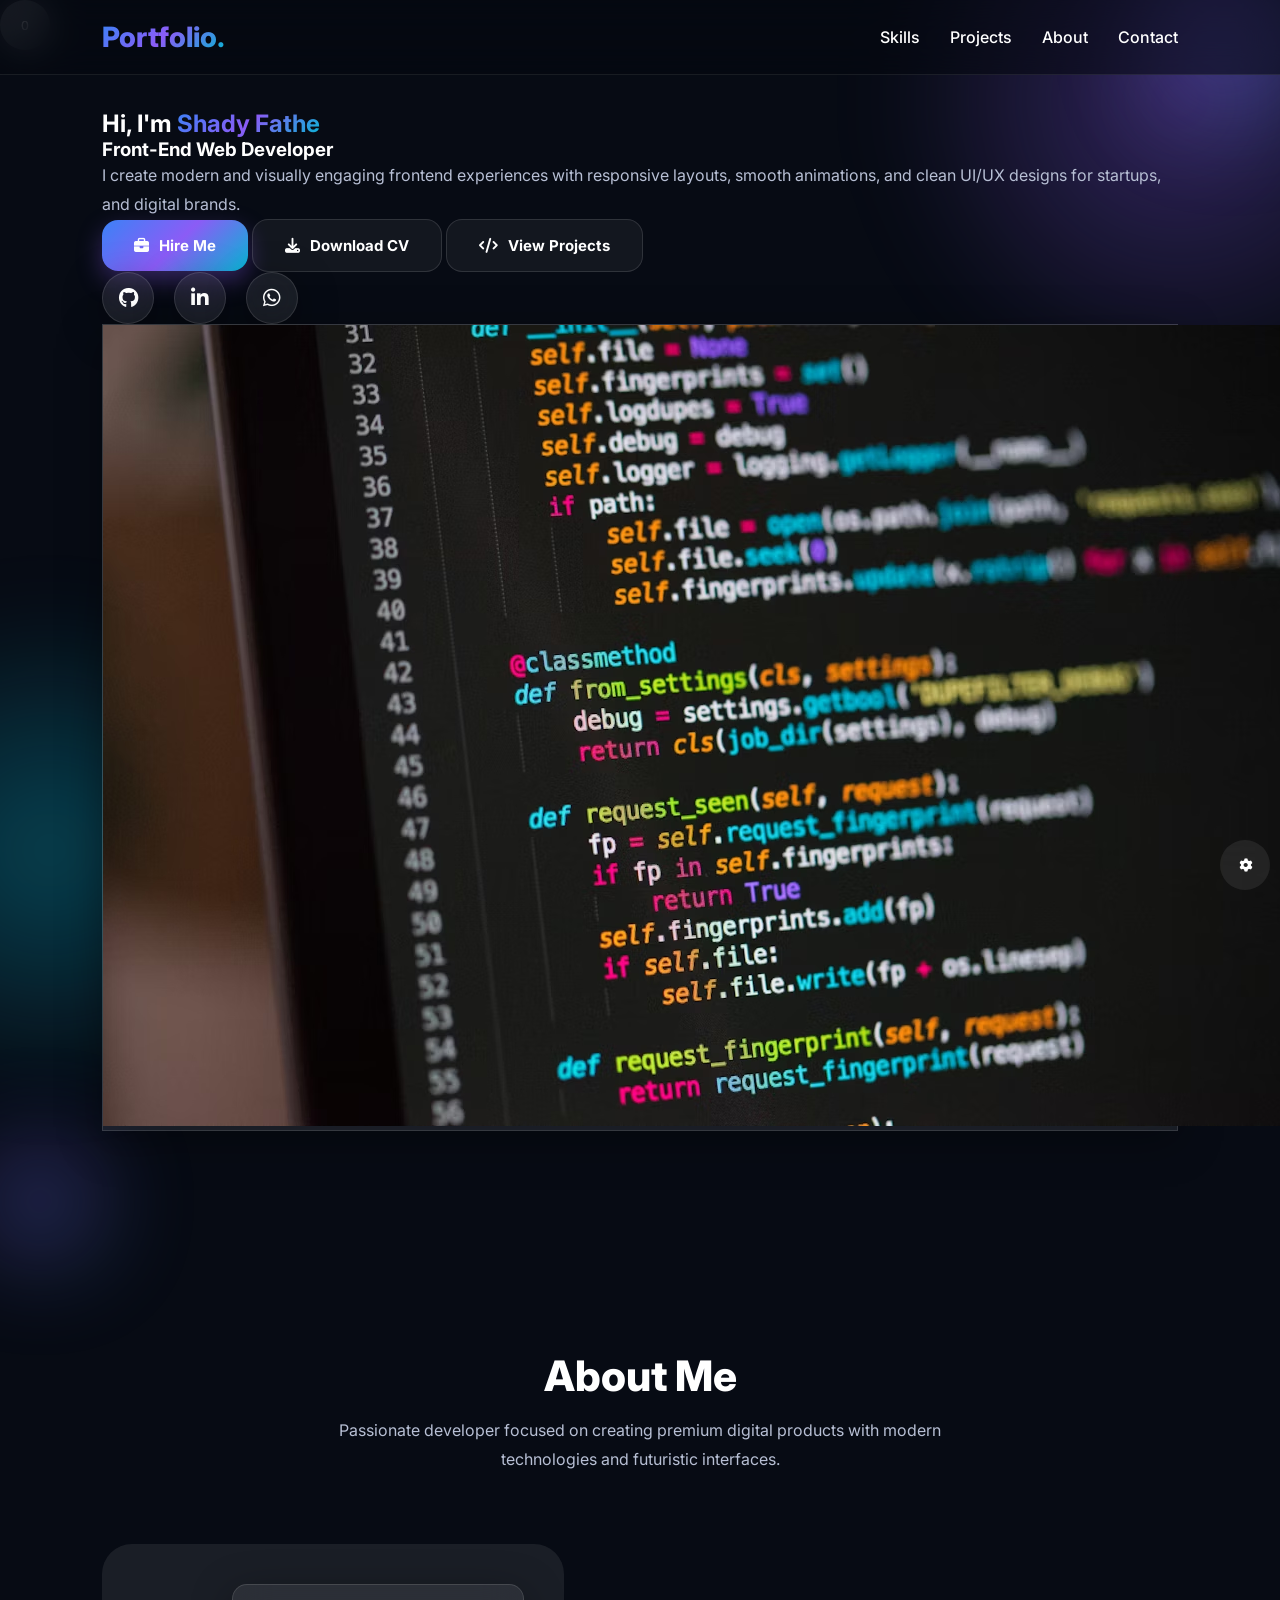
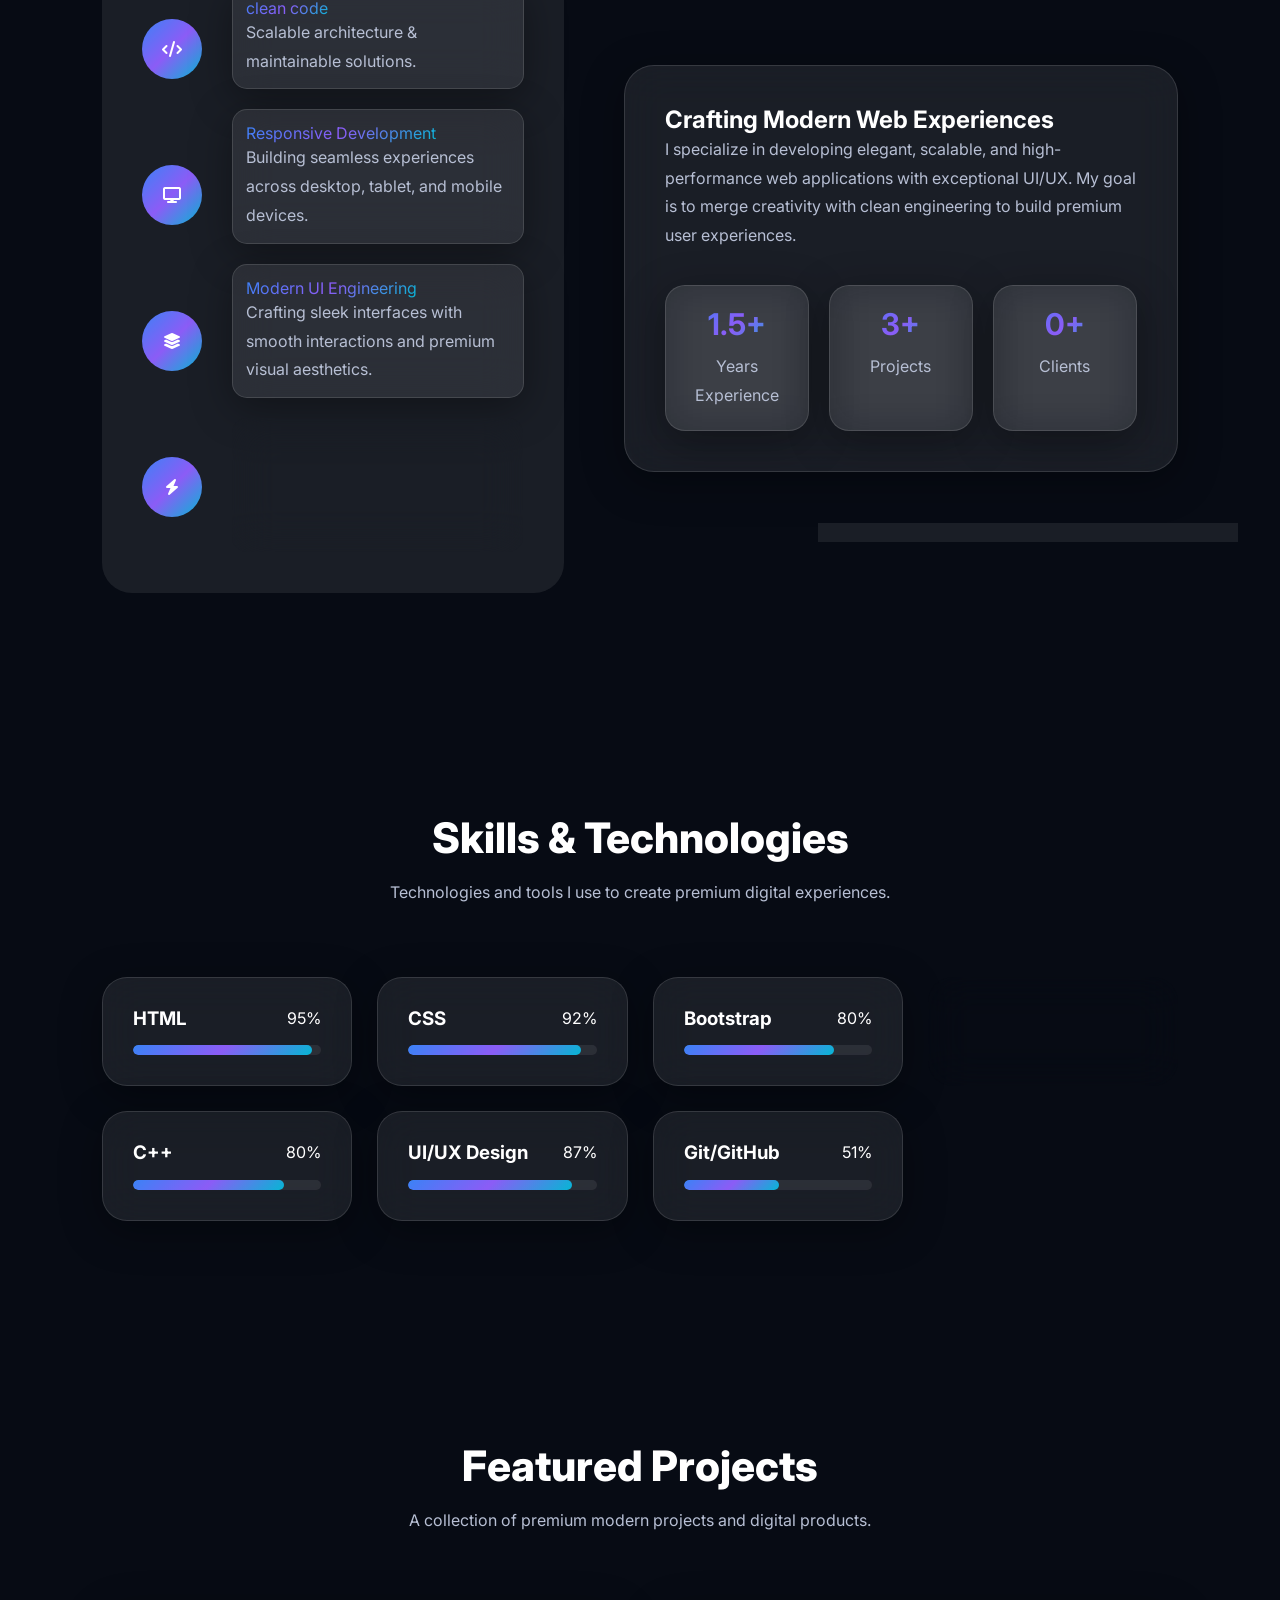
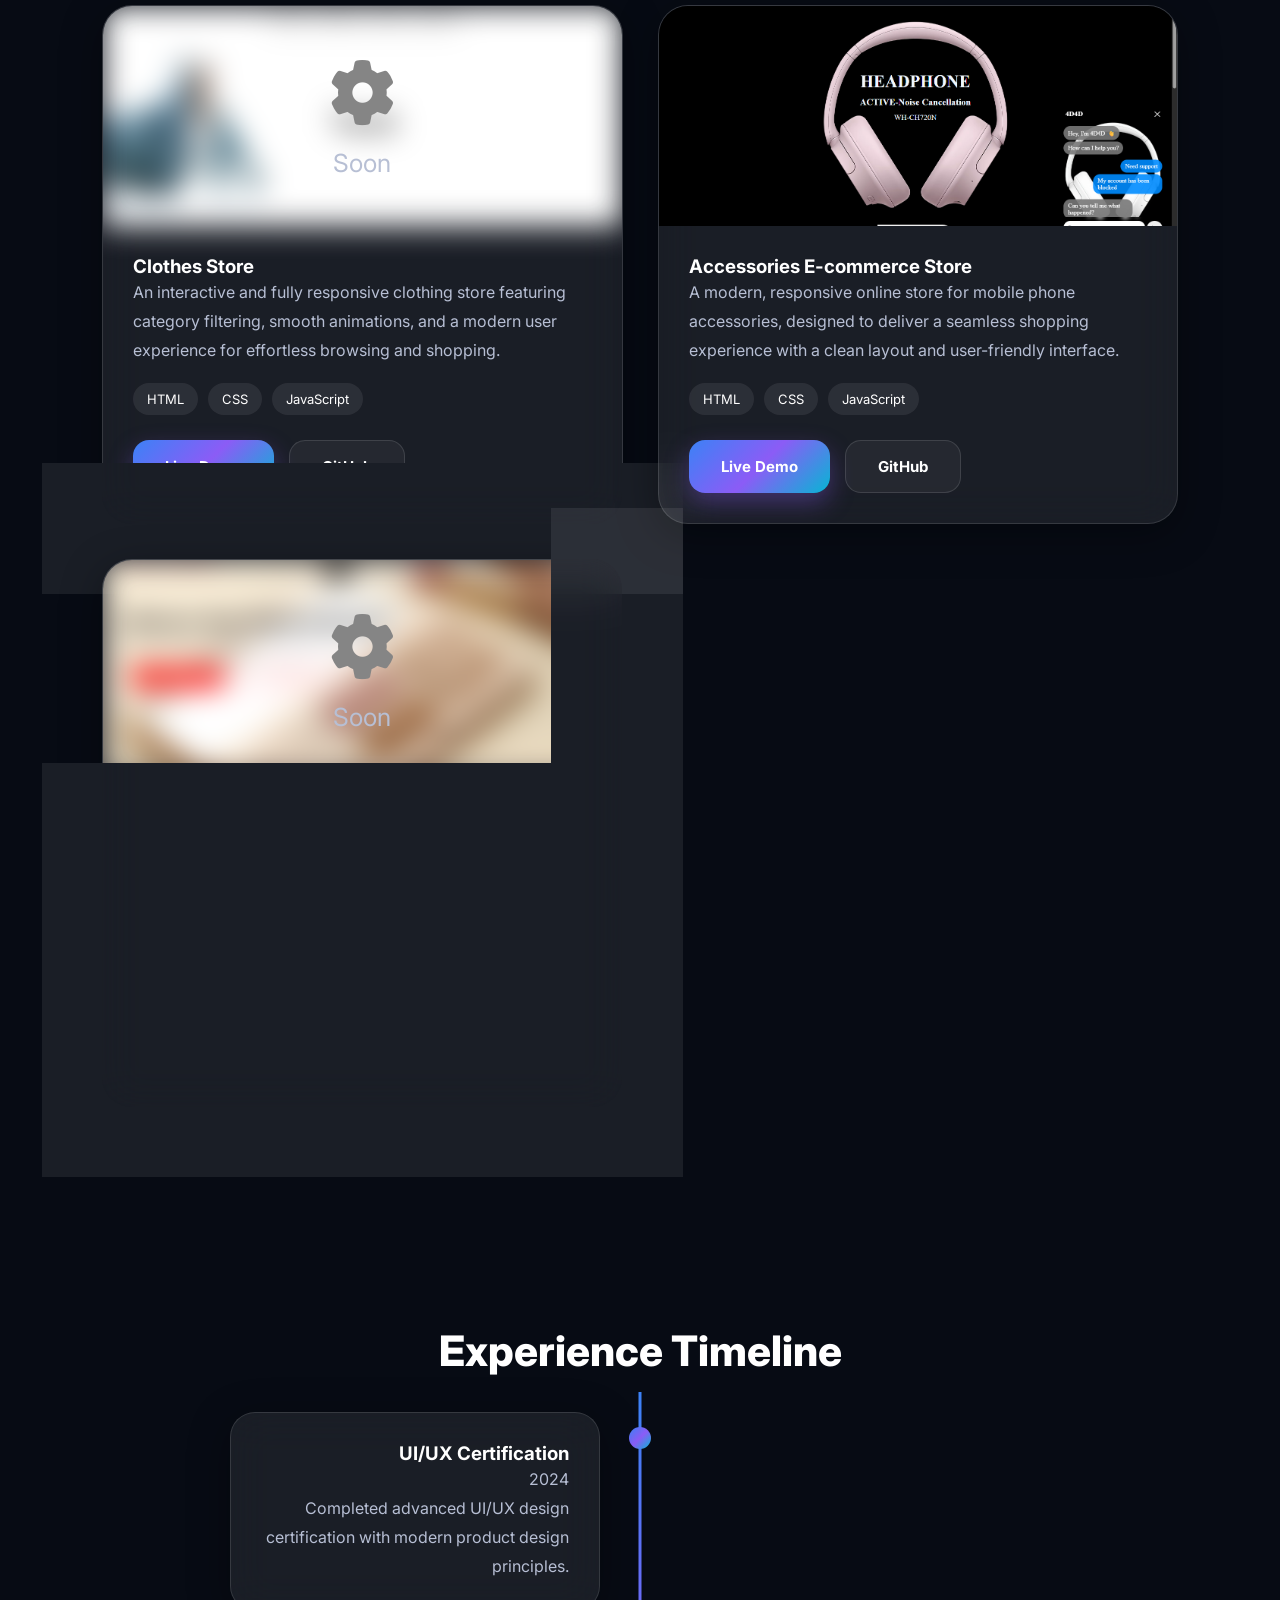
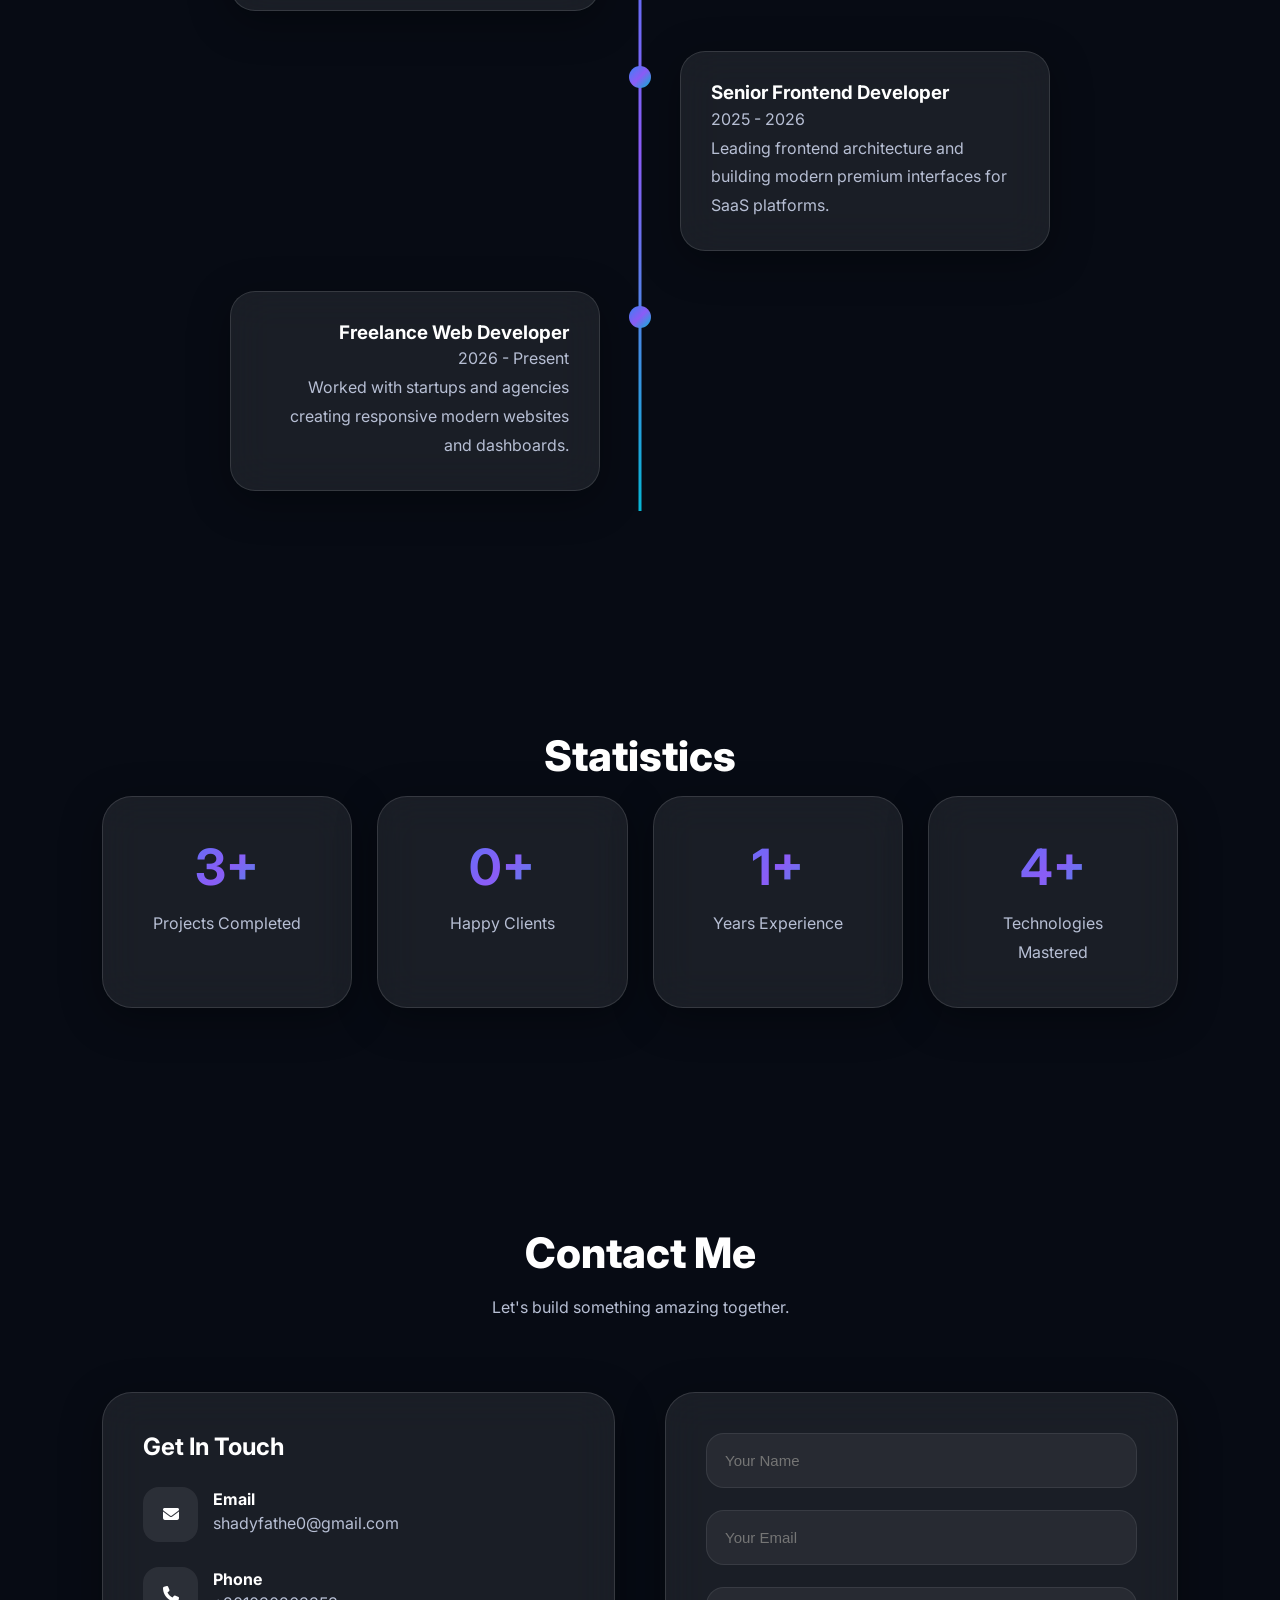
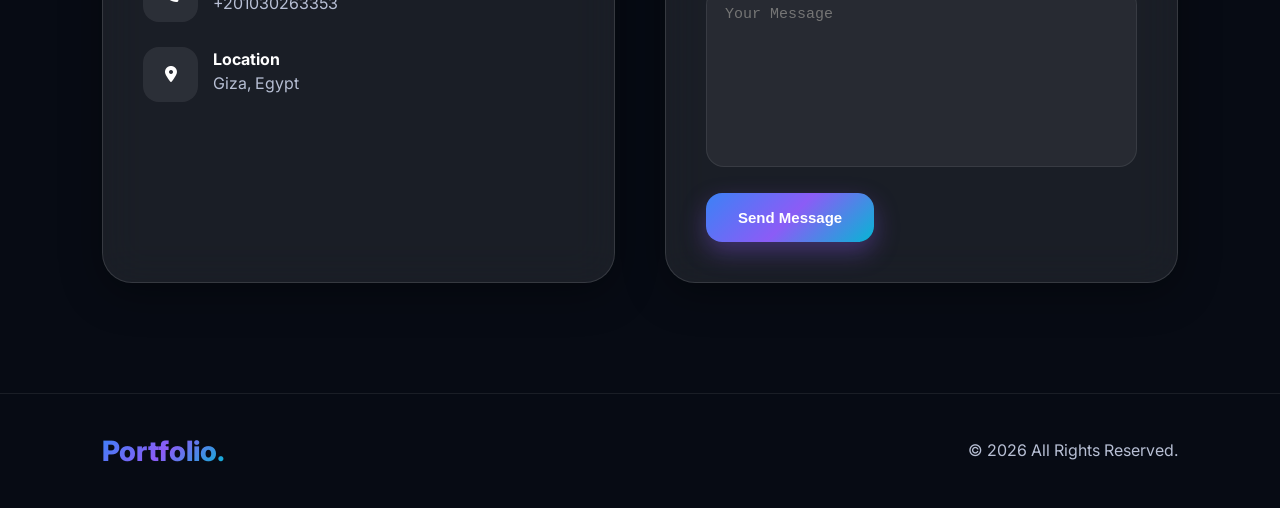
==== commit 886c4a61: "Update index.html" ====
--- a/index.html
+++ b/index.html
@@ -1,32 +1,26 @@
 <!DOCTYPE html>
 <html lang="en">
-<head>
-  <meta charset="UTF-8" />
-  <meta name="viewport" content="width=device-width, initial-scale=1.0"/>
-  <title>shady Portfolio</title>
-
-  <!-- Google Fonts -->
-  <link rel="preconnect" href="https://fonts.googleapis.com">
-  <link href="https://fonts.googleapis.com/css2?family=Inter:wght@300;400;500;600;700;800;900&display=swap" rel="stylesheet">
-
-  <!-- Icons -->
-  <link rel="stylesheet"
-  href="https://cdnjs.cloudflare.com/ajax/libs/font-awesome/6.5.1/css/all.min.css"/>
-<link rel="stylesheet" href="style.css">
-</head>
+  <head>
+    <meta charset="UTF-8" />
+    <meta name="viewport" content="width=device-width, initial-scale=1.0"/>
+    <title>shady Portfolio</title>
+    
+    <!-- Google Fonts -->
+    <link rel="preconnect" href="https://fonts.googleapis.com">
+    <link href="https://fonts.googleapis.com/css2?family=Inter:wght@300;400;500;600;700;800;900&display=swap" rel="stylesheet">
+
+    <!-- Icons -->
+    <link rel="stylesheet"
+    href="https://cdnjs.cloudflare.com/ajax/libs/font-awesome/6.5.1/css/all.min.css"/>
+    <link rel="stylesheet" href="style.css">
+    <!-- DevFolio -->
+  </head>
 
 <body>
-<!-- floot btns -->
- 
-
-
-
+<!-- floot buttons -->
 <button class="btn-up btn-floot">
   <i class="fa-solid fa-arrow-up"></i>
 </button>
-
-
-
 <button class="btn-setting btn-floot">
   <i class="fa-solid fa-gear"></i>
 </button>
@@ -35,24 +29,21 @@
 <button class="theme btn-floot">0</button>
 
   <!-- NAVBAR -->
-
   <nav>
-    <div class="logo">DevFolio.</div>
-
+    <div class="logo">Portfolio.</div>
     <ul>
-      <li><a href="#">Home</a></li>
-      <li><a href="#">About</a></li>
-      <li><a href="#">Skills</a></li>
-      <li><a href="#">Projects</a></li>
-      <li><a href="#">Contact</a></li>
+      <li><a href="#Skills" class="header-a">Skills</a></li>
+      <li><a href="#projects" class="header-a">Projects</a></li>
+      <li><a href="#Timeline" class="header-a">About</a></li>
+      <li><a href="#contact" class="header-a">Contact</a></li>
     </ul>
   </nav>
 
-  <!-- HERO -->
-
-  <section class="hero">
-
-    <div class="hero-content">
+  <!-- section 1 -->
+
+  <section class="se-1">
+
+    <div class="se-1-content">
 
       <h1>
         Hi, I'm
@@ -66,7 +57,7 @@
   with responsive layouts, smooth animations, and clean UI/UX
   designs for startups, and digital brands.
 </p>
-      <div class="hero-buttons">
+      <div class="se-1-buttons">
         <a href="#" class="btn btn-primary">
           <i class="fa-solid fa-briefcase"></i>
           Hire Me
@@ -77,7 +68,7 @@
           Download CV
         </a>
 
-        <a href="#" class="btn btn-outline " id="btnprojects">
+        <a href="#projects" class="btn btn-outline " id="btnprojects">
           <i class="fa-solid fa-code"></i>
           View Projects
         </a>
@@ -100,12 +91,12 @@
 
     </div>
 
-    <div class="hero-image">
+    <div class="se-1-image">
 
       <div class="floating one"></div>
       <div class="floating two"></div>
 
-      <div class="hero-card glass">
+      <div class="se-1-card glass">
         <img src="photos/imge1.WebP"loading="lazy" alt="">
       </div>
 
@@ -115,7 +106,7 @@
 
   <!-- ABOUT -->
 
-  <section>
+  <section class="se-2">
 
     <h2 class="section-title">About Me</h2>
 
@@ -202,17 +193,17 @@
         <div class="about-info">
 
           <div class="info-box glass">
-            <h3>1+</h3>
+            <h3>1.5+</h3>
             <p>Years Experience</p>
           </div>
 
           <div class="info-box glass">
-            <h3>5+</h3>
+            <h3>3+</h3>
             <p>Projects</p>
           </div>
 
           <div class="info-box glass">
-            <h3>10+</h3>
+            <h3>0+</h3>
             <p>Clients</p>
           </div>
 
@@ -226,7 +217,7 @@
 
   <!-- SKILLS -->
 
-  <section>
+  <section id="Skills">
 
     <h2 class="section-title">Skills & Technologies</h2>
 
@@ -255,6 +246,15 @@
           <span style="width:92%"></span>
         </div>
       </div>
+            <div class="skill-card glass">
+        <div class="skill-top">
+          <h3>Bootstrap</h3>
+          <span>80%</span>
+        </div>
+        <div class="progress">
+          <span style="width:80%"></span>
+        </div>
+      </div>
 
       <div class="skill-card glass">
         <div class="skill-top">
@@ -266,6 +266,15 @@
         </div>
       </div>
 
+      <div class="skill-card glass">
+        <div class="skill-top">
+          <h3>C++</h3>
+          <span>80%</span>
+        </div>
+        <div class="progress">
+          <span style="width:80%"></span>
+        </div>
+      </div>
 
 
       <div class="skill-card glass">
@@ -362,8 +371,8 @@
           </div>
 
           <div class="project-buttons">
-            <a href="https://shady-fathe.github.io/Accessories-store/" target="_blank" class="btn btn-primary">Live Demo</a>
-            <a href="https://github.com/Shady-fathe/Accessories-store" class="btn btn-outline">GitHub</a>
+            <a href="https://shadyfathe.github.io/Accessories-store/" target="_blank" class="btn btn-primary">Live Demo</a>
+            <a href="https://github.com/Shadyfathe/Accessories-store" class="btn btn-outline">GitHub</a>
           </div>
 
         </div>
@@ -384,9 +393,11 @@
           <h3>Brush & Blusher</h3>
 
           <p>
-E-commerce Website for Skincare Products
-A professional online store for the (Brush & Blusher) brand, designed to showcase and sell skincare products with a modern aesthetic and a smooth, user-friendly shopping experience.
-
+     E-commerce Website for Skincare Products
+     A professional online store for the
+    (Brush & Blusher) brand, designed to showcase
+    and sell skincare products with a modern aesthetic
+    and a smooth, user-friendly shopping experience.
           </p>
 
           <div class="tags">
@@ -410,7 +421,7 @@
 
   <!-- TIMELINE -->
 
-  <c>
+  <section id="Timeline">
 
     <h2 class="section-title">Experience Timeline</h2>
 
@@ -469,19 +480,19 @@
 
   <!-- STATS -->
 
-  <section>
+  <section class="section-STATS">
 
     <h2 class="section-title">Statistics</h2>
 
     <div class="stats-grid">
 
       <div class="stat-card glass">
-        <h2>5+</h2>
+        <h2>3+</h2>
         <p>Projects Completed</p>
       </div>
 
       <div class="stat-card glass">
-        <h2>10+</h2>
+        <h2>0+</h2>
         <p>Happy Clients</p>
       </div>
 
@@ -501,7 +512,7 @@
 
   <!-- CONTACT -->
 
-  <section>
+  <section id="contact">
 
     <h2 class="section-title">Contact Me</h2>
 
@@ -569,18 +580,11 @@
 
   <footer>
 
-    <div class="logo">DevFolio.</div>
+    <div class="logo">Portfolio.</div>
 
     <p>
       © 2026 All Rights Reserved.
     </p>
-
-    <ul>
-      <li><a href="#">Home</a></li>
-      <li><a href="#">Projects</a></li>
-      <li><a href="#">Contact</a></li>
-    </ul>
-
   </footer>
   
   <script src="script.js"></script>
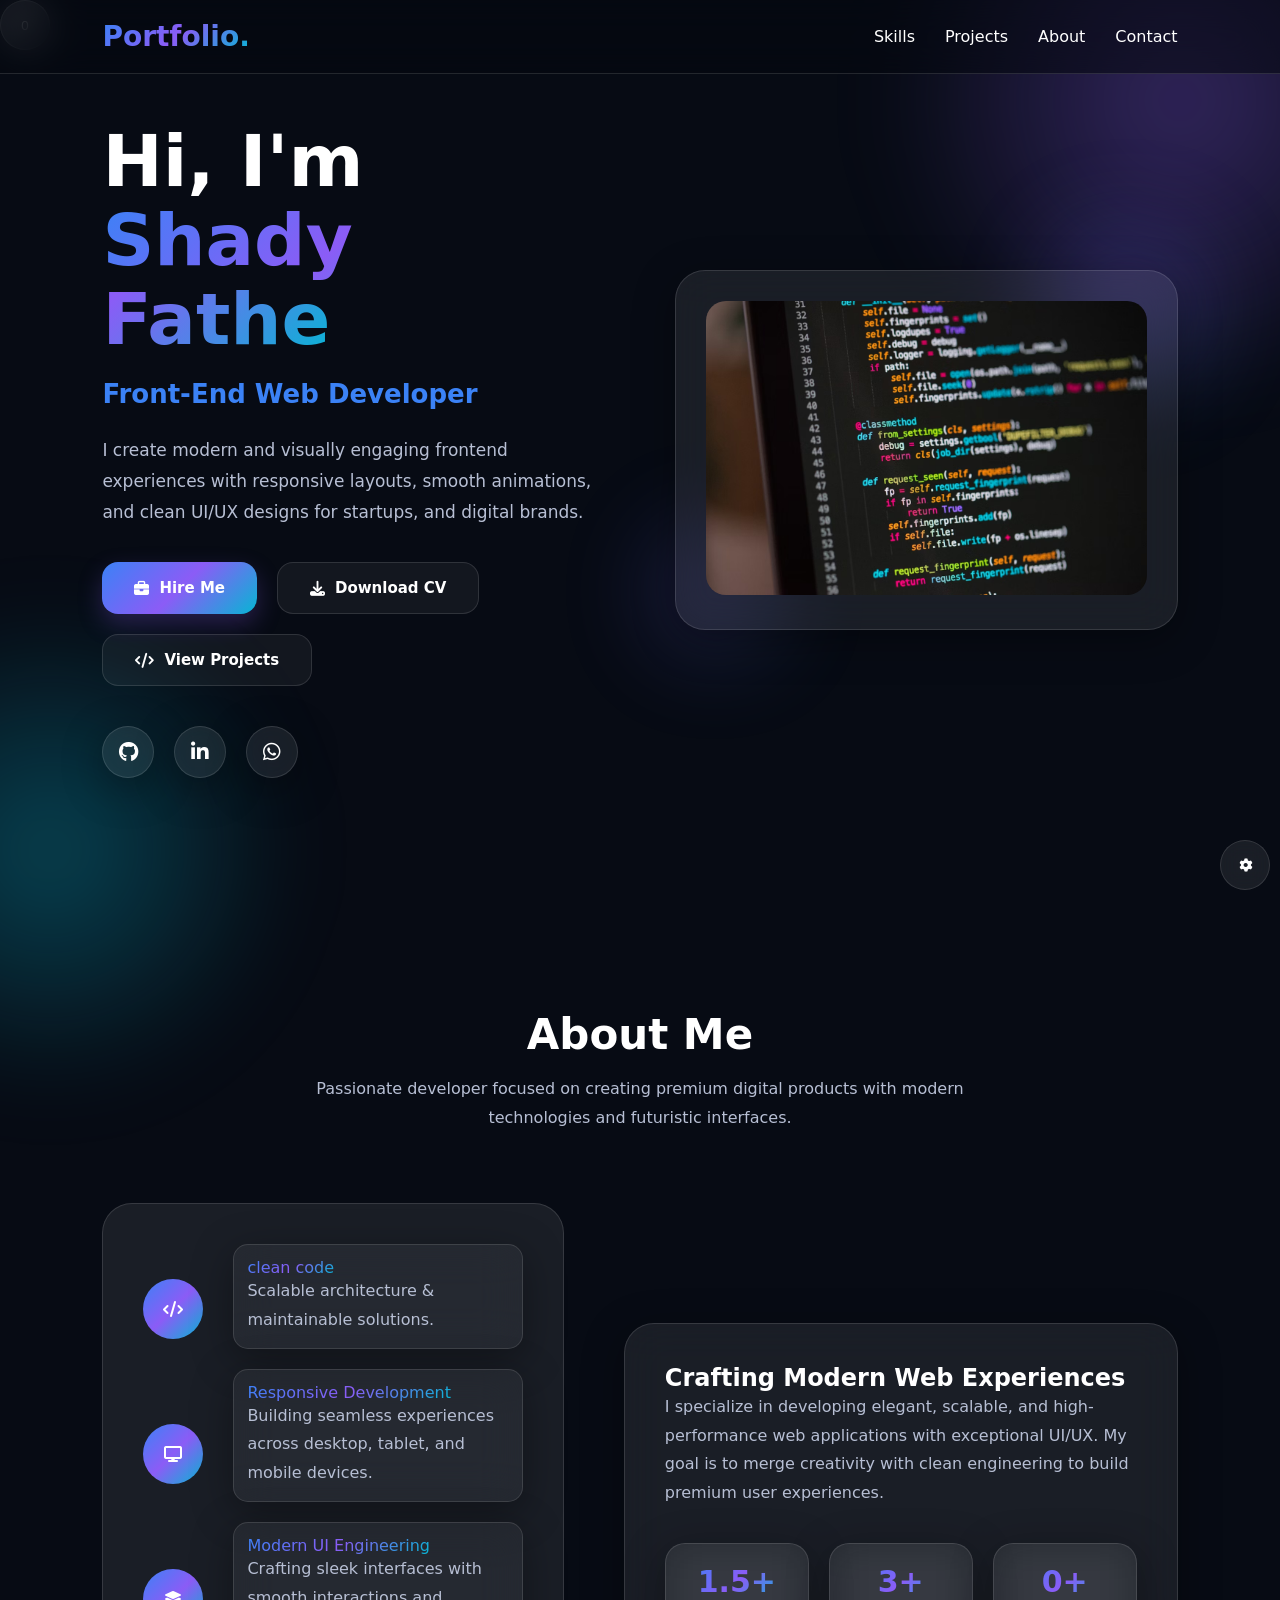
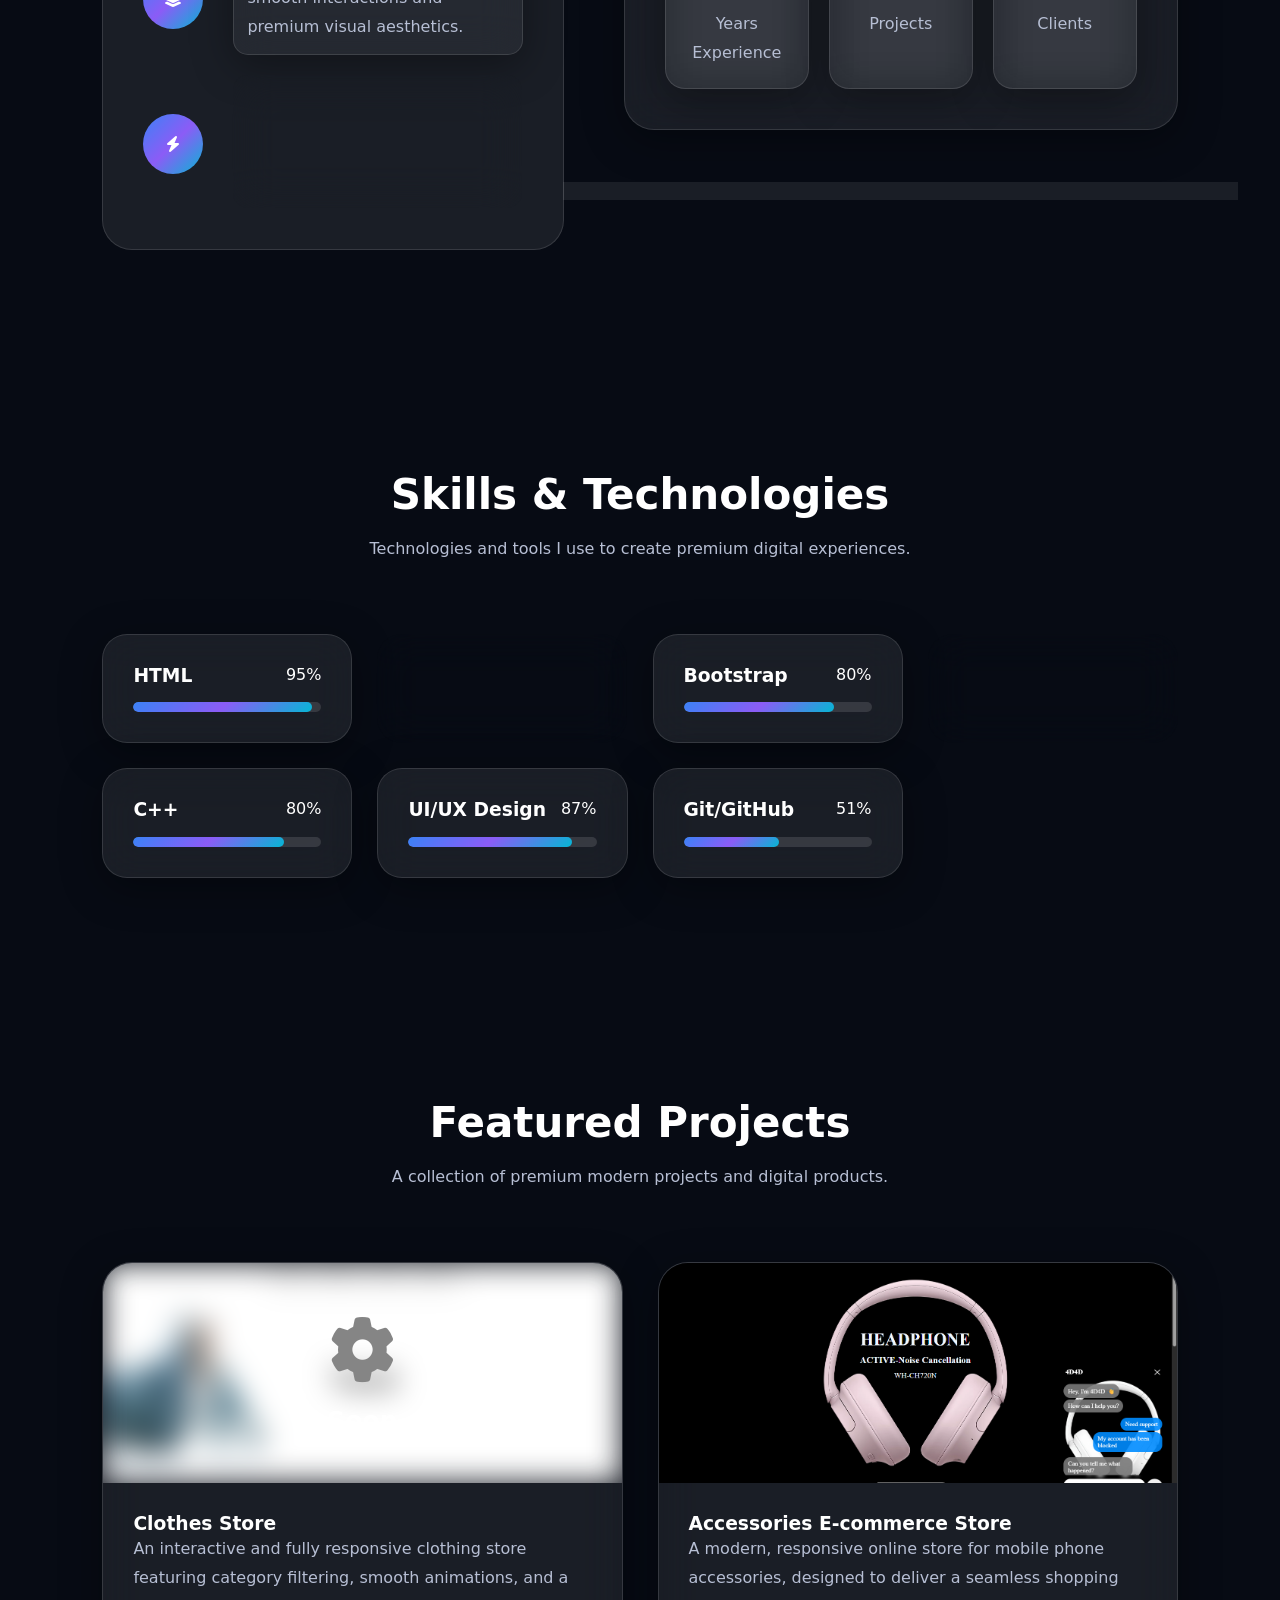
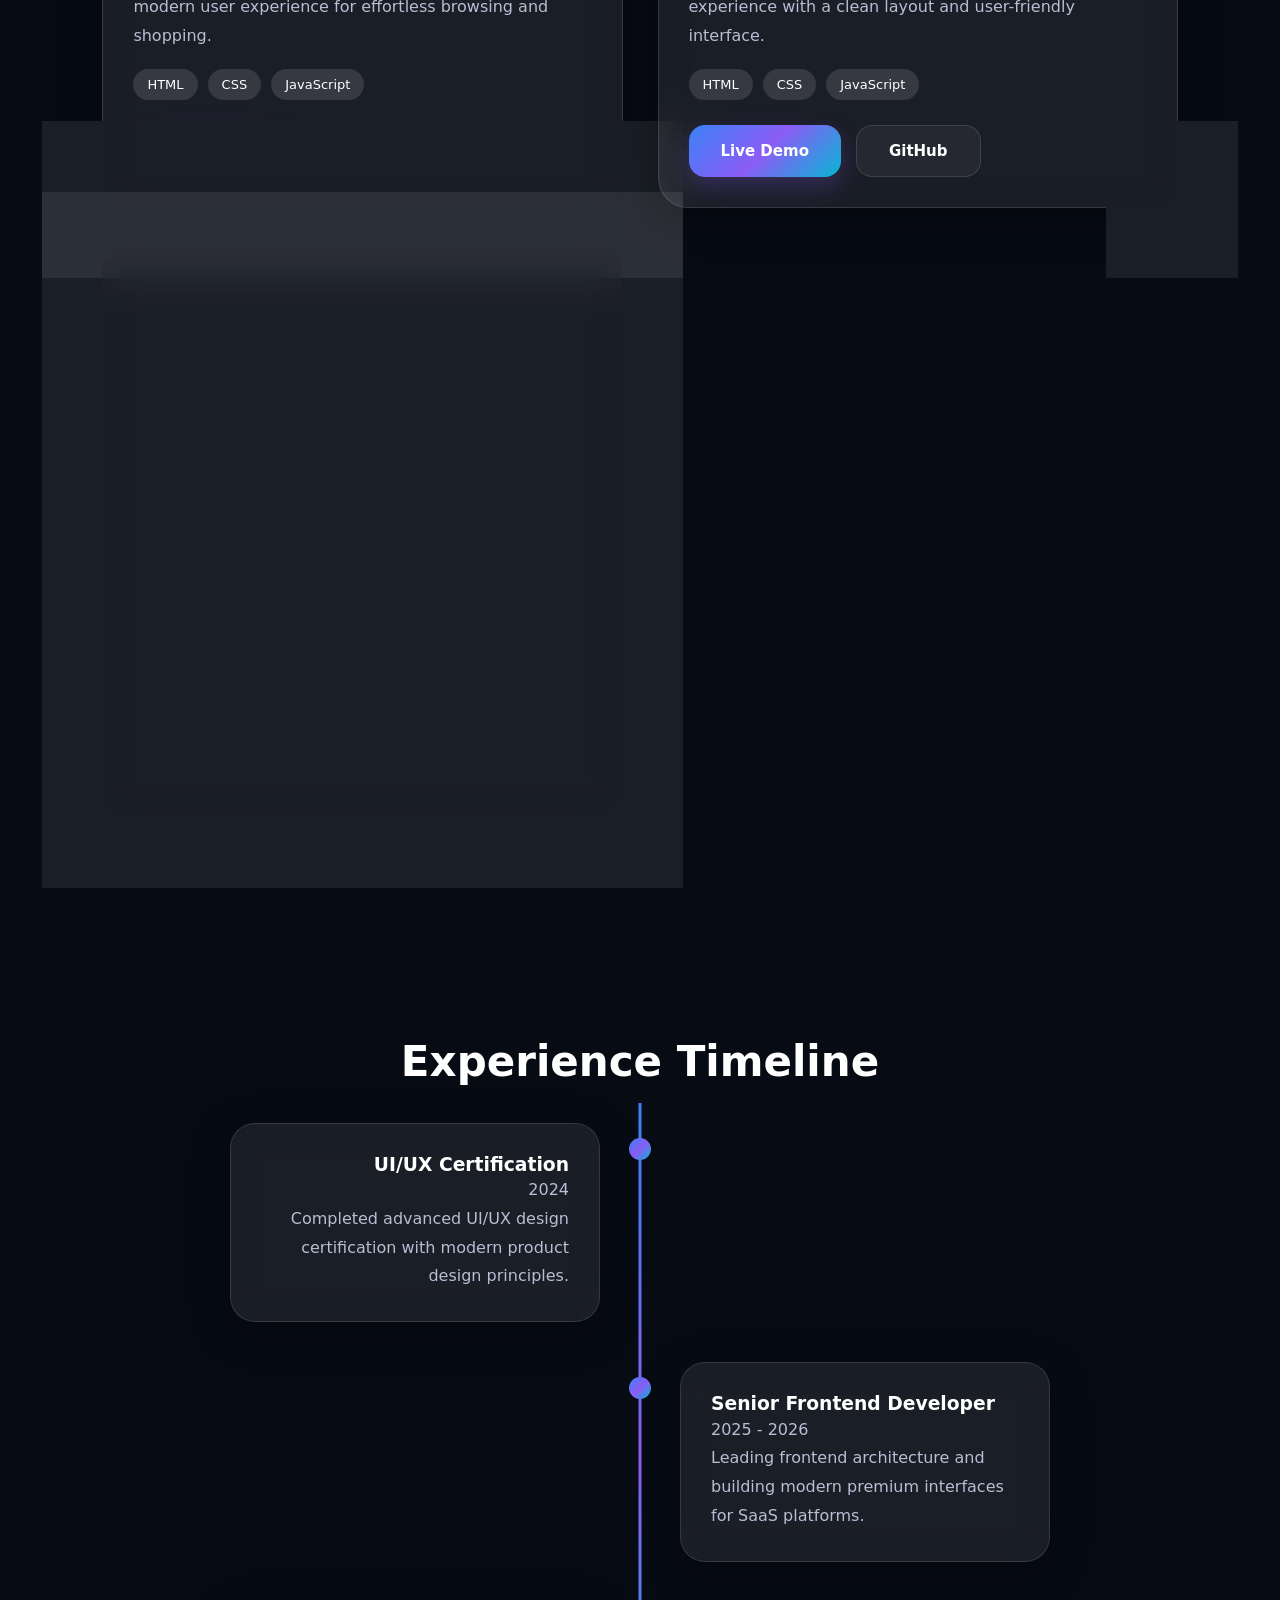
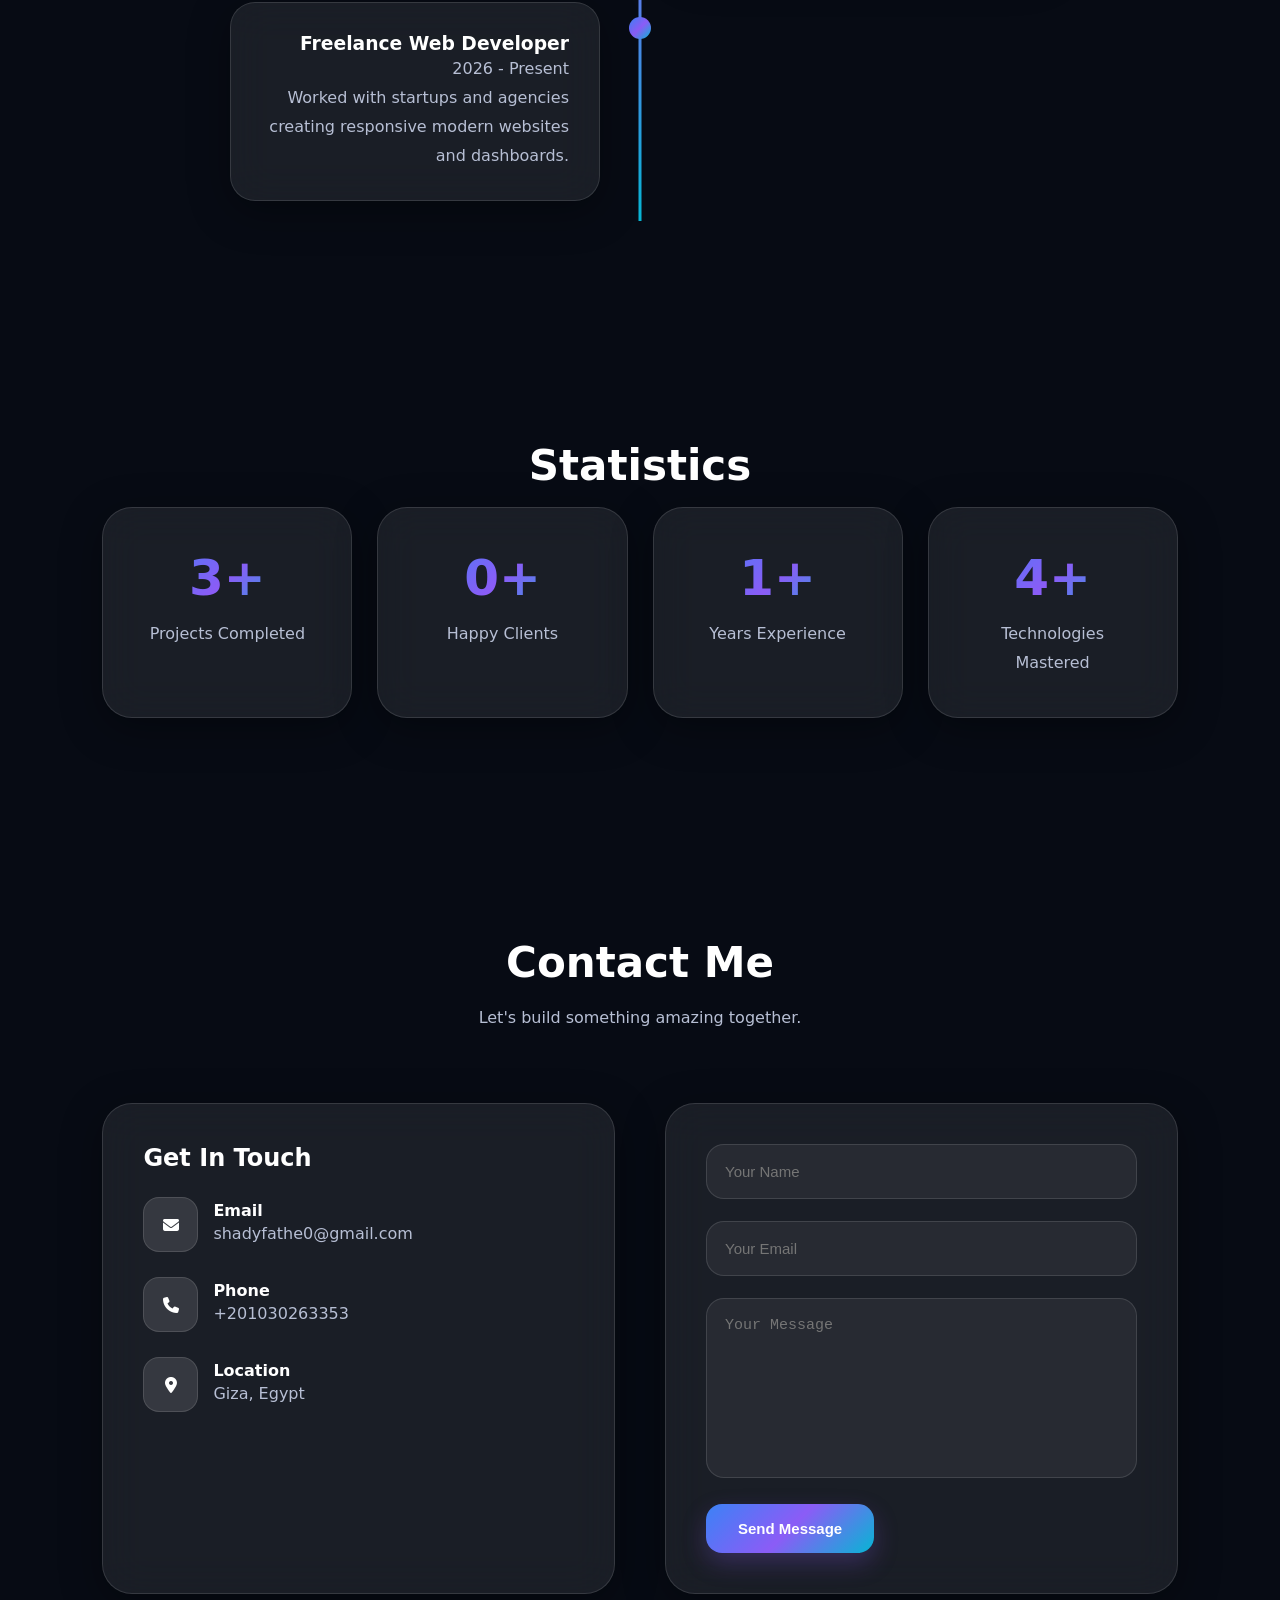
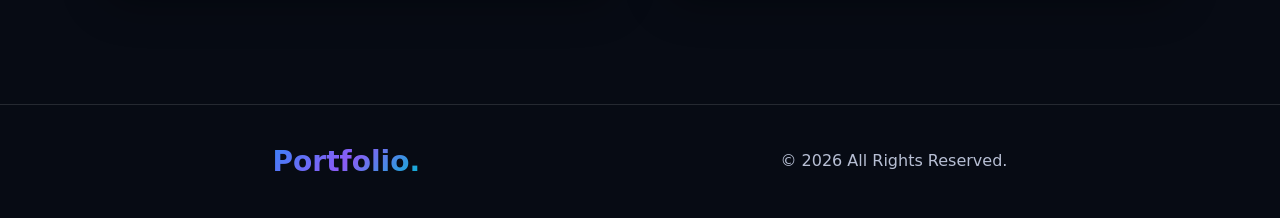
==== commit dd5ccaa3: "Update index.html fix Erorr in github  link" ====
--- a/index.html
+++ b/index.html
@@ -76,7 +76,7 @@
 <!-- btns socials -->
       <div class="socials">
 
-        <a href="github.com/Shadyfathe" class="glass">
+        <a href="https://github.com/shady-fathe" class="glass">
           <i class="fab fa-github"></i>
         </a>
 
--- a/style.css
+++ b/style.css
@@ -5,6 +5,56 @@
   scroll-behavior: smooth;
 }
 
+/* ==========================================================================
+   1. Root Variables (التحكم الكامل في السيمز)
+   ========================================================================== */
+:root {
+  /* Fonts */
+  --font-en: system-ui, -apple-system, sans-serif;
+
+  /* Themes Colors - Dark (الأساسي) */
+  --bg: #070b14;
+  --bg2: #0d1324;
+  --nav-bg: rgba(5, 8, 16, 0.55);
+  --glass: rgba(255, 255, 255, 0.08);
+  --border: rgba(255, 255, 255, 0.12);
+  
+  --text: #ffffff;
+  --text-pure: #ffffff; /* للأزرار والنصوص التي يجب أن تظل فاتحة في الثيمين */
+  --muted: #b7bfd4;
+  --nav-link: #ffffff;
+  
+  /* Accents */
+  --blue: #3b82f6;
+  --cyan: #06b6d4;
+  --purple: #8b5cf6;
+  --accent-glow-1: rgba(139, 92, 246, 0.33); /* #8b5cf655 */
+  --accent-glow-2: rgba(6, 182, 212, 0.33); /* #06b6d455 */
+  
+  /* Interactive Elements */
+  --btn-outline-bg: rgba(255, 255, 255, 0.05);
+  --btn-outline-hover: rgba(255, 255, 255, 0.12);
+  --input-bg: rgba(255, 255, 255, 0.06);
+  --loop-icon: rgb(133, 133, 133);
+
+  --gradient: linear-gradient(135deg, #3b82f6, #8b5cf6, #06b6d4);
+  --shadow: 0 10px 40px rgba(0, 0, 0, 0.35);
+}
+
+/* Light Theme Variables */
+
+
+/* ==========================================================================
+   2. Global Styles & Animations
+   ========================================================================== */
+body {
+  font-family: var(--font-en);
+  background: var(--bg);
+  color: var(--text);
+  overflow-x: hidden;
+  transition: background 0.4s ease, color 0.4s ease;
+}
+
 .animate {
   opacity: 0;
   transform: translateY(50px);
@@ -15,8 +65,35 @@
   opacity: 1;
   transform: translateY(0);
 }
-/* floot btns */
-
+
+/* Glowing Backgrounds */
+body::before {
+  content: "";
+  position: fixed;
+  width: 600px;
+  height: 600px;
+  background: radial-gradient(circle, var(--accent-glow-1), transparent 70%);
+  top: -200px;
+  right: -200px;
+  z-index: -1;
+  filter: blur(40px);
+  transition: background 0.4s ease;
+}
+
+body::after {
+  content: "";
+  position: fixed;
+  width: 500px;
+  height: 500px;
+  background: radial-gradient(circle, var(--accent-glow-2), transparent 70%);
+  bottom: -200px;
+  left: -200px;
+  z-index: -1;
+  filter: blur(40px);
+  transition: background 0.4s ease;
+}
+
+/* Float Buttons */
 .btn-floot {
   width: 50px;
   height: 50px;
@@ -27,87 +104,46 @@
   position: fixed;
   z-index: 999;
   transition: 0.5s ease-in-out;
-}
+  opacity: 1;
+  backdrop-filter: blur(10px);
+  -webkit-backdrop-filter: blur(10px);
+  border: 1px solid var(--border);
+  cursor: pointer;
+}
+
 .btn-up {
   bottom: 10px;
   right: 10px;
   opacity: 0;
-}
+  pointer-events: none;
+}
+
 .btn-setting {
   bottom: 10px;
   right: 10px;
 }
+
 .btn-language {
-  bottom: 125px;
+  bottom: 65px;
   right: 10px;
   opacity: 0;
-}
-
-/* colors */
-:root {
-  --bg: #070b14;
-  --bg2: #0d1324;
-  --glass: rgba(255, 255, 255, 0.08);
-  --border: rgba(255, 255, 255, 0.12);
-
-  --text: #ffffff;
-  --muted: #b7bfd4;
-
-  --blue: #3b82f6;
-  --cyan: #06b6d4;
-  --purple: #8b5cf6;
-
-  --gradient: linear-gradient(135deg, #3b82f6, #8b5cf6, #06b6d4);
-
-  --shadow: 0 10px 40px rgba(0, 0, 0, 0.35);
-}
-
-body {
-  font-family: "Inter", sans-serif;
-  background: var(--bg);
-  color: var(--text);
-  overflow-x: hidden;
-}
-
-body::before {
-  content: "";
-  position: fixed;
-  width: 600px;
-  height: 600px;
-  background: radial-gradient(circle, #8b5cf655, transparent 70%);
-  top: -200px;
-  right: -200px;
-  z-index: -1;
-  filter: blur(40px);
-}
-
-body::after {
-  content: "";
-  position: fixed;
-  width: 500px;
-  height: 500px;
-  background: radial-gradient(circle, #06b6d455, transparent 70%);
-  bottom: -200px;
-  left: -200px;
-  z-index: -1;
-  filter: blur(40px);
-}
-/* sections */
+  pointer-events: none;
+}
+
+/* Sections Structure */
 section {
   padding: 110px 8%;
   position: relative;
 }
 
-h1,
-h2,
-h3,
-h4 {
+h1, h2, h3, h4 {
   line-height: 1.2;
 }
 
 p {
   color: var(--muted);
   line-height: 1.8;
+  transition: color 0.4s ease;
 }
 
 .section-title {
@@ -130,10 +166,12 @@
   backdrop-filter: blur(20px);
   -webkit-backdrop-filter: blur(20px);
   box-shadow: var(--shadow);
-}
-
-/* NAVBAR */
-
+  transition: background 0.4s ease, border 0.4s ease, box-shadow 0.4s ease;
+}
+
+/* ==========================================================================
+   3. Navigation Bar
+   ========================================================================== */
 nav {
   position: fixed;
   width: 100%;
@@ -144,9 +182,11 @@
   display: flex;
   justify-content: space-between;
   align-items: center;
-  background: rgba(5, 8, 16, 0.55);
+  background: var(--nav-bg);
   backdrop-filter: blur(18px);
-  border-bottom: 1px solid rgba(255, 255, 255, 0.08);
+  -webkit-backdrop-filter: blur(18px);
+  border-bottom: 1px solid var(--border);
+  transition: background 0.4s ease, border 0.4s ease;
 }
 
 .logo {
@@ -155,6 +195,7 @@
   background: var(--gradient);
   -webkit-background-clip: text;
   color: transparent;
+  background-clip: text;
 }
 
 nav ul {
@@ -165,18 +206,19 @@
 
 nav ul li a {
   text-decoration: none;
-  color: white;
+  color: var(--nav-link);
   font-weight: 500;
   transition: 0.3s;
 }
 
 nav ul li a:hover {
-  color: #8b5cf6;
-}
-
-/* HERO */
-
-.hero {
+  color: var(--purple);
+}
+
+/* ==========================================================================
+   4. Hero Section (Section 1)
+   ========================================================================== */
+.se-1 {
   min-height: 100vh;
   display: flex;
   align-items: center;
@@ -184,11 +226,11 @@
   gap: 70px;
 }
 
-.hero-content {
+.se-1-content {
   flex: 1;
 }
 
-.hero-content h1 {
+.se-1-content h1 {
   font-size: 72px;
   font-weight: 900;
   margin-bottom: 20px;
@@ -199,28 +241,31 @@
   background: var(--gradient);
   -webkit-background-clip: text;
   color: transparent;
-}
-
-.hero-content h3 {
+  background-clip: text;
+}
+
+.se-1-content h3 {
   font-size: 26px;
-  color: #d6dcff;
+  color: var(--blue); /* تم ربطها بالمتغير للحفاظ على التناسق وتجنب اللون الثابت */
   margin-bottom: 25px;
   font-weight: 600;
-}
-
-.hero-content p {
+  transition: color 0.4s ease;
+}
+
+.se-1-content p {
   max-width: 650px;
   margin-bottom: 35px;
   font-size: 17px;
 }
 
-.hero-buttons {
+.se-1-buttons {
   display: flex;
   gap: 20px;
   flex-wrap: wrap;
   margin-bottom: 40px;
 }
 
+/* Buttons System */
 .btn {
   padding: 16px 32px;
   border-radius: 16px;
@@ -237,8 +282,8 @@
 
 .btn-primary {
   background: var(--gradient);
-  color: white;
-  box-shadow: 0 10px 25px rgba(139, 92, 246, 0.35);
+  color: var(--text-pure);
+  box-shadow: 0 10px 25px rgba(139, 92, 246, 0.25);
 }
 
 .btn-primary:hover {
@@ -246,15 +291,16 @@
 }
 
 .btn-outline {
-  background: rgba(255, 255, 255, 0.05);
-  color: white;
-  border: 1px solid rgba(255, 255, 255, 0.12);
+  background: var(--btn-outline-bg);
+  color: var(--text);
+  border: 1px solid var(--border);
 }
 
 .btn-outline:hover {
-  background: rgba(255, 255, 255, 0.12);
-}
-/* btns socials */
+  background: var(--btn-outline-hover);
+}
+
+/* Social Icons */
 .socials {
   display: flex;
   gap: 20px;
@@ -268,7 +314,9 @@
   justify-content: center;
   align-items: center;
   text-decoration: none;
-  color: white;
+  color: var(--text);
+  background: var(--glass);
+  border: 1px solid var(--border);
   font-size: 20px;
   transition: 0.4s;
 }
@@ -276,32 +324,35 @@
 .socials a:hover {
   transform: translateY(-5px);
   background: var(--gradient);
-}
-
-.hero-image {
+  color: var(--text-pure);
+  border-color: transparent;
+}
+
+.se-1-image {
   flex: 1;
   position: relative;
 }
 
-.hero-card {
+.se-1-card {
   padding: 30px;
   border-radius: 30px;
   overflow: hidden;
   position: relative;
 }
 
-.hero-card img {
+.se-1-card img {
   width: 100%;
   border-radius: 20px;
   object-fit: cover;
 }
 
+/* Floating Decorative Elements */
 .floating {
   position: absolute;
   border-radius: 50%;
   background: var(--gradient);
   filter: blur(50px);
-  opacity: 0.35;
+  opacity: 0.25;
   animation: float 6s infinite ease-in-out;
 }
 
@@ -321,19 +372,14 @@
 }
 
 @keyframes float {
-  0% {
-    transform: translateY(0px);
-  }
-  50% {
-    transform: translateY(-20px);
-  }
-  100% {
-    transform: translateY(0px);
-  }
-}
-
-/* ABOUT */
-
+  0% { transform: translateY(0px); }
+  50% { transform: translateY(-20px); }
+  100% { transform: translateY(0px); }
+}
+
+/* ==========================================================================
+   5. About Me Section
+   ========================================================================== */
 .about-container {
   display: grid;
   grid-template-columns: 1fr 1.2fr;
@@ -345,15 +391,18 @@
   padding: 40px;
   border-radius: 30px;
 }
+
 .about-d-2 {
   width: 100%;
   height: auto;
   display: flex;
   background: var(--glass);
+  border: 1px solid var(--border);
   border-radius: 30px;
   padding: 40px;
   gap: 30px;
 }
+
 .about-d-circles {
   width: 60px;
   height: auto;
@@ -362,6 +411,7 @@
   justify-content: space-around;
   gap: 15px;
 }
+
 .outcircle {
   width: 60px;
   height: 60px;
@@ -370,6 +420,7 @@
   display: flex;
   justify-content: center;
   align-items: center;
+  color: var(--text-pure);
 }
 
 .circle {
@@ -379,7 +430,6 @@
   display: contents;
 }
 
-
 .about-d-2-texts {
   width: 80%;
   height: 100%;
@@ -387,17 +437,22 @@
   flex-direction: column;
   gap: 20px;
 }
+
 .about-d-2-text {
   border-radius: 15px;
   padding: 13px;
-}
-.about-d-2-text span{
-background: var(--gradient);
--webkit-background-clip:text;
--webkit-text-fill-color: transparent;
-background-clip: text;
-}
-
+  background: var(--btn-outline-bg);
+  border: 1px solid var(--border);
+}
+
+.about-d-2-text span {
+  background: var(--gradient);
+  -webkit-background-clip: text;
+  -webkit-text-fill-color: transparent;
+  background-clip: text;
+}
+
+/* Experience Box Setup */
 .about-info {
   display: grid;
   grid-template-columns: repeat(3, 1fr);
@@ -409,19 +464,22 @@
   padding: 20px;
   border-radius: 20px;
   text-align: center;
+  background: var(--btn-outline-bg);
+  border: 1px solid var(--border);
 }
 
 .info-box h3 {
   font-size: 30px;
   margin-bottom: 10px;
   background: var(--gradient);
--webkit-background-clip:text;
--webkit-text-fill-color: transparent;
-background-clip: text;
-}
-
-/* SKILLS */
-
+  -webkit-background-clip: text;
+  -webkit-text-fill-color: transparent;
+  background-clip: text;
+}
+
+/* ==========================================================================
+   6. Skills Section
+   ========================================================================== */
 .skills-grid {
   display: grid;
   grid-template-columns: repeat(auto-fit, minmax(250px, 1fr));
@@ -447,7 +505,7 @@
 .progress {
   width: 100%;
   height: 10px;
-  background: rgba(255, 255, 255, 0.08);
+  background: var(--btn-outline-hover);
   border-radius: 50px;
   overflow: hidden;
 }
@@ -459,8 +517,9 @@
   border-radius: 50px;
 }
 
-/* PROJECTS */
-
+/* ==========================================================================
+   7. Featured Projects Section
+   ========================================================================== */
 .projects-grid {
   display: grid;
   grid-template-columns: repeat(auto-fit, minmax(340px, 1fr));
@@ -471,11 +530,13 @@
   border-radius: 30px;
   overflow: hidden;
   transition: 0.4s;
+  position: relative;
 }
 
 .project-card:hover {
   transform: translateY(-10px);
 }
+
 .working {
   width: 100%;
   height: 220px;
@@ -485,47 +546,46 @@
   align-items: center;
   position: absolute;
   top: 0;
-}
+  z-index: 2;
+}
+
 .working p {
   font-size: 25px;
-}
+  color: var(--text-pure); /* لضمان وضوحه فوق البلور */
+  font-weight: 700;
+}
+
 .loop {
   animation: loop infinite 3.5s ease;
-  color: rgb(133, 133, 133);
+  color: var(--loop-icon);
   font-size: 65px;
   margin: 15px;
-}
+  transition: color 0.4s ease;
+}
+
 @keyframes loop {
-  0% {
-    transform: rotate(0deg);
-  }
-  25% {
-    transform: rotate(90deg);
-  }
-  50% {
-    transform: rotate(180deg);
-  }
-  75% {
-    transform: rotate(270deg);
-  }
-  100% {
-    transform: rotate(360deg);
-  }
+  0%   { transform: rotate(0deg); }
+  25%  { transform: rotate(90deg); }
+  50%  { transform: rotate(180deg); }
+  75%  { transform: rotate(270deg); }
+  100% { transform: rotate(360deg); }
 }
 
 .project-image {
   height: 220px;
-}
-
-.project-image img  {
+  overflow: hidden;
+}
+
+.project-image img {
   width: 100%;
   height: 100%;
   object-fit: cover;
 }
-.blur{
+
+.blur {
   filter: blur(15px);
-
-}
+}
+
 .project-content {
   padding: 30px;
 }
@@ -540,7 +600,7 @@
 .tag {
   padding: 8px 14px;
   border-radius: 50px;
-  background: rgba(255, 255, 255, 0.08);
+  background: var(--btn-outline-hover);
   font-size: 13px;
 }
 
@@ -549,8 +609,9 @@
   gap: 15px;
 }
 
-/* TIMELINE */
-
+/* ==========================================================================
+   8. Timeline Section
+   ========================================================================== */
 .timeline {
   position: relative;
   max-width: 900px;
@@ -601,8 +662,9 @@
   left: -11px;
 }
 
-/* STATS */
-
+/* ==========================================================================
+   9. Statistics Section
+   ========================================================================== */
 .stats-grid {
   display: grid;
   grid-template-columns: repeat(auto-fit, minmax(220px, 1fr));
@@ -621,10 +683,12 @@
   background: var(--gradient);
   -webkit-background-clip: text;
   color: transparent;
-}
-
-/* CONTACT */
-
+  background-clip: text;
+}
+
+/* ==========================================================================
+   10. Contact Section
+   ========================================================================== */
 .contact-container {
   display: grid;
   grid-template-columns: 1fr 1fr;
@@ -650,7 +714,9 @@
   align-items: center;
   justify-content: center;
   border-radius: 16px;
-  background: rgba(255, 255, 255, 0.08);
+  background: var(--btn-outline-hover);
+  color: var(--text);
+  border: 1px solid var(--border);
 }
 
 .contact-form {
@@ -669,10 +735,17 @@
   border: none;
   outline: none;
   border-radius: 18px;
-  background: rgba(255, 255, 255, 0.06);
-  color: white;
+  background: var(--input-bg);
+  color: var(--text);
   font-size: 15px;
-  border: 1px solid rgba(255, 255, 255, 0.08);
+  border: 1px solid var(--border);
+  transition: all 0.3s ease;
+}
+
+.input-group input:focus,
+.input-group textarea:focus {
+  border-color: var(--purple);
+  box-shadow: 0 0 15px rgba(139, 92, 246, 0.15);
 }
 
 textarea {
@@ -680,16 +753,19 @@
   resize: none;
 }
 
-/* FOOTER */
-
+/* ==========================================================================
+   11. Footer Area
+   ========================================================================== */
 footer {
   padding: 40px 8%;
-  border-top: 1px solid rgba(255, 255, 255, 0.08);
-  display: flex;
-  justify-content: space-between;
+  border-top: 1px solid var(--border);
+  display: flex;
+  justify-content: space-around;
   align-items: center;
   flex-wrap: wrap;
   gap: 20px;
+  background: var(--bg);
+  transition: border 0.4s ease, background 0.4s ease;
 }
 
 footer ul {
@@ -701,17 +777,23 @@
 footer ul li a {
   color: var(--muted);
   text-decoration: none;
-}
-
-/* RESPONSIVE */
-
+  transition: color 0.3s;
+}
+
+footer ul li a:hover {
+  color: var(--blue);
+}
+
+/* ==========================================================================
+   12. Responsive Design Mediaboxes
+   ========================================================================== */
 @media (max-width: 1100px) {
-  .hero {
+  .se-1 {
     flex-direction: column;
     text-align: center;
   }
 
-  .hero-buttons,
+  .se-1-buttons,
   .socials {
     justify-content: center;
   }
@@ -742,7 +824,7 @@
     display: none;
   }
 
-  .hero-content h1 {
+  .se-1-content h1 {
     font-size: 52px;
   }
 
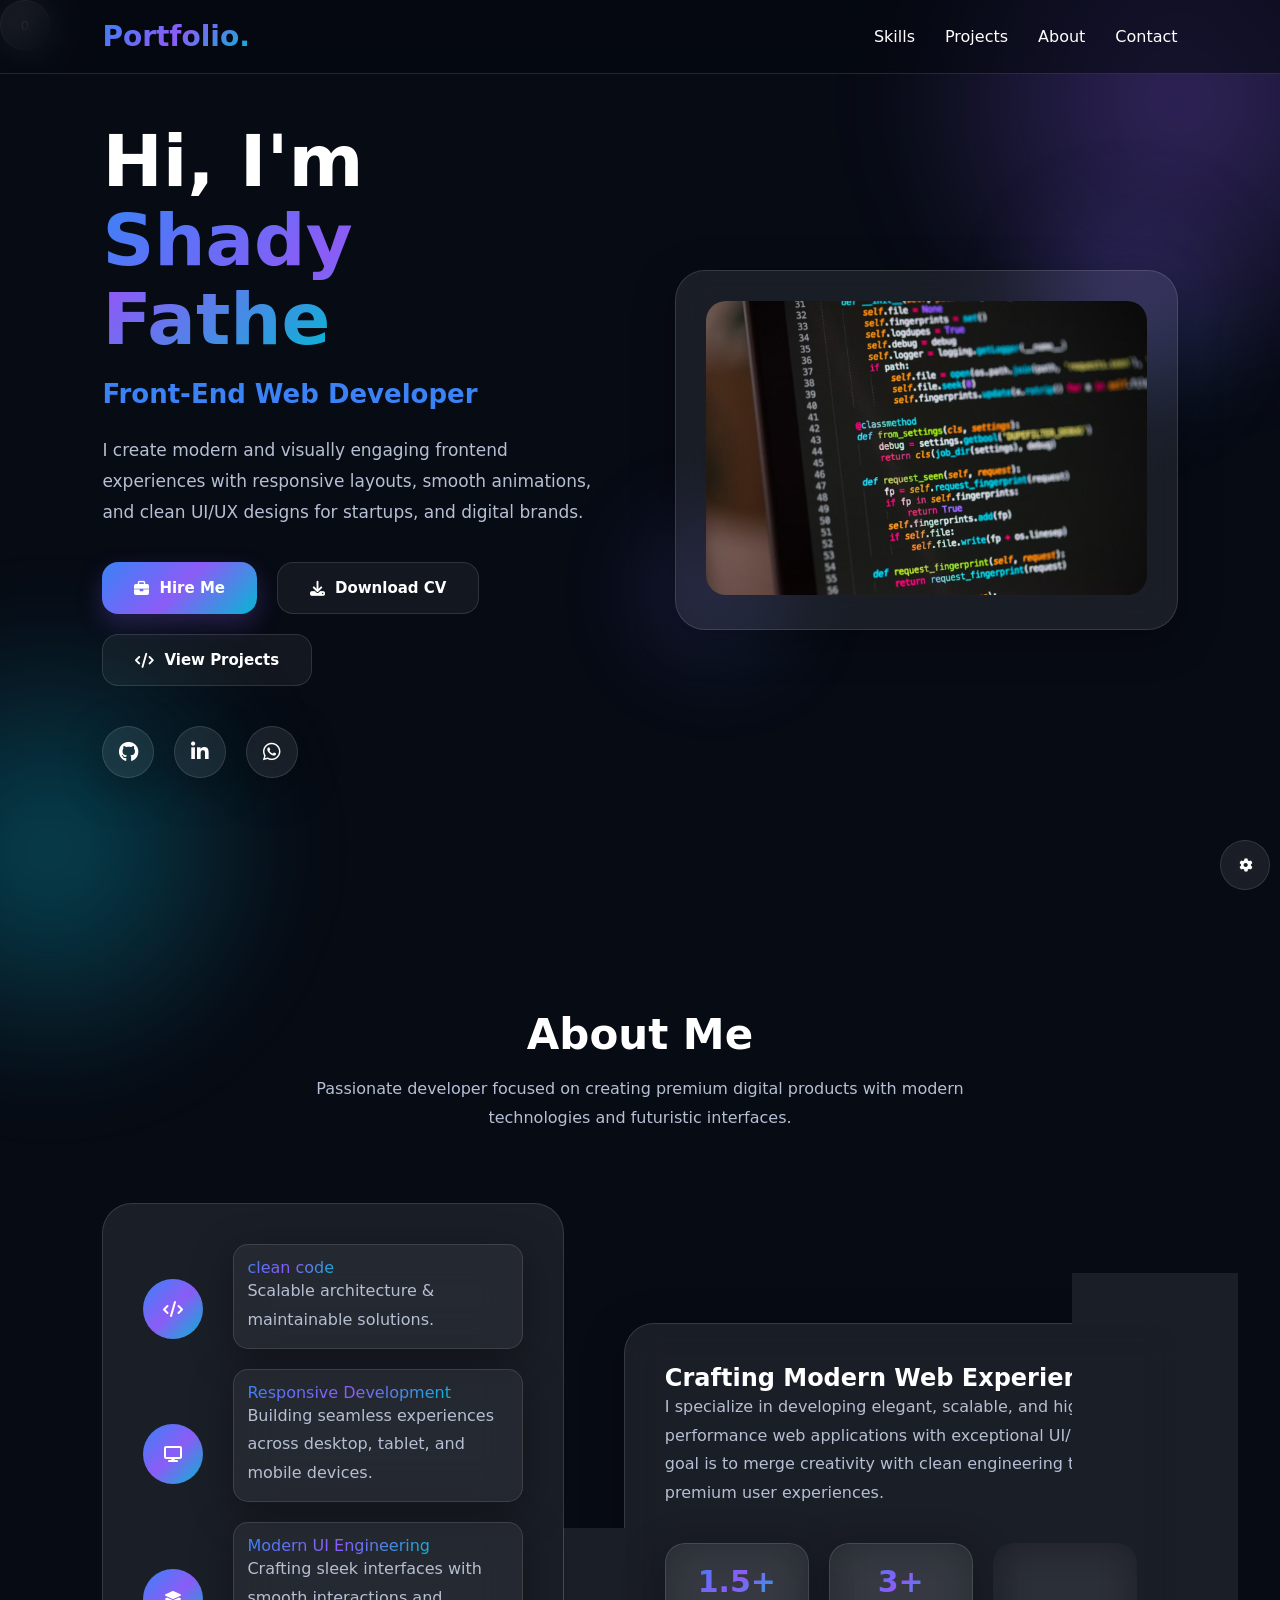
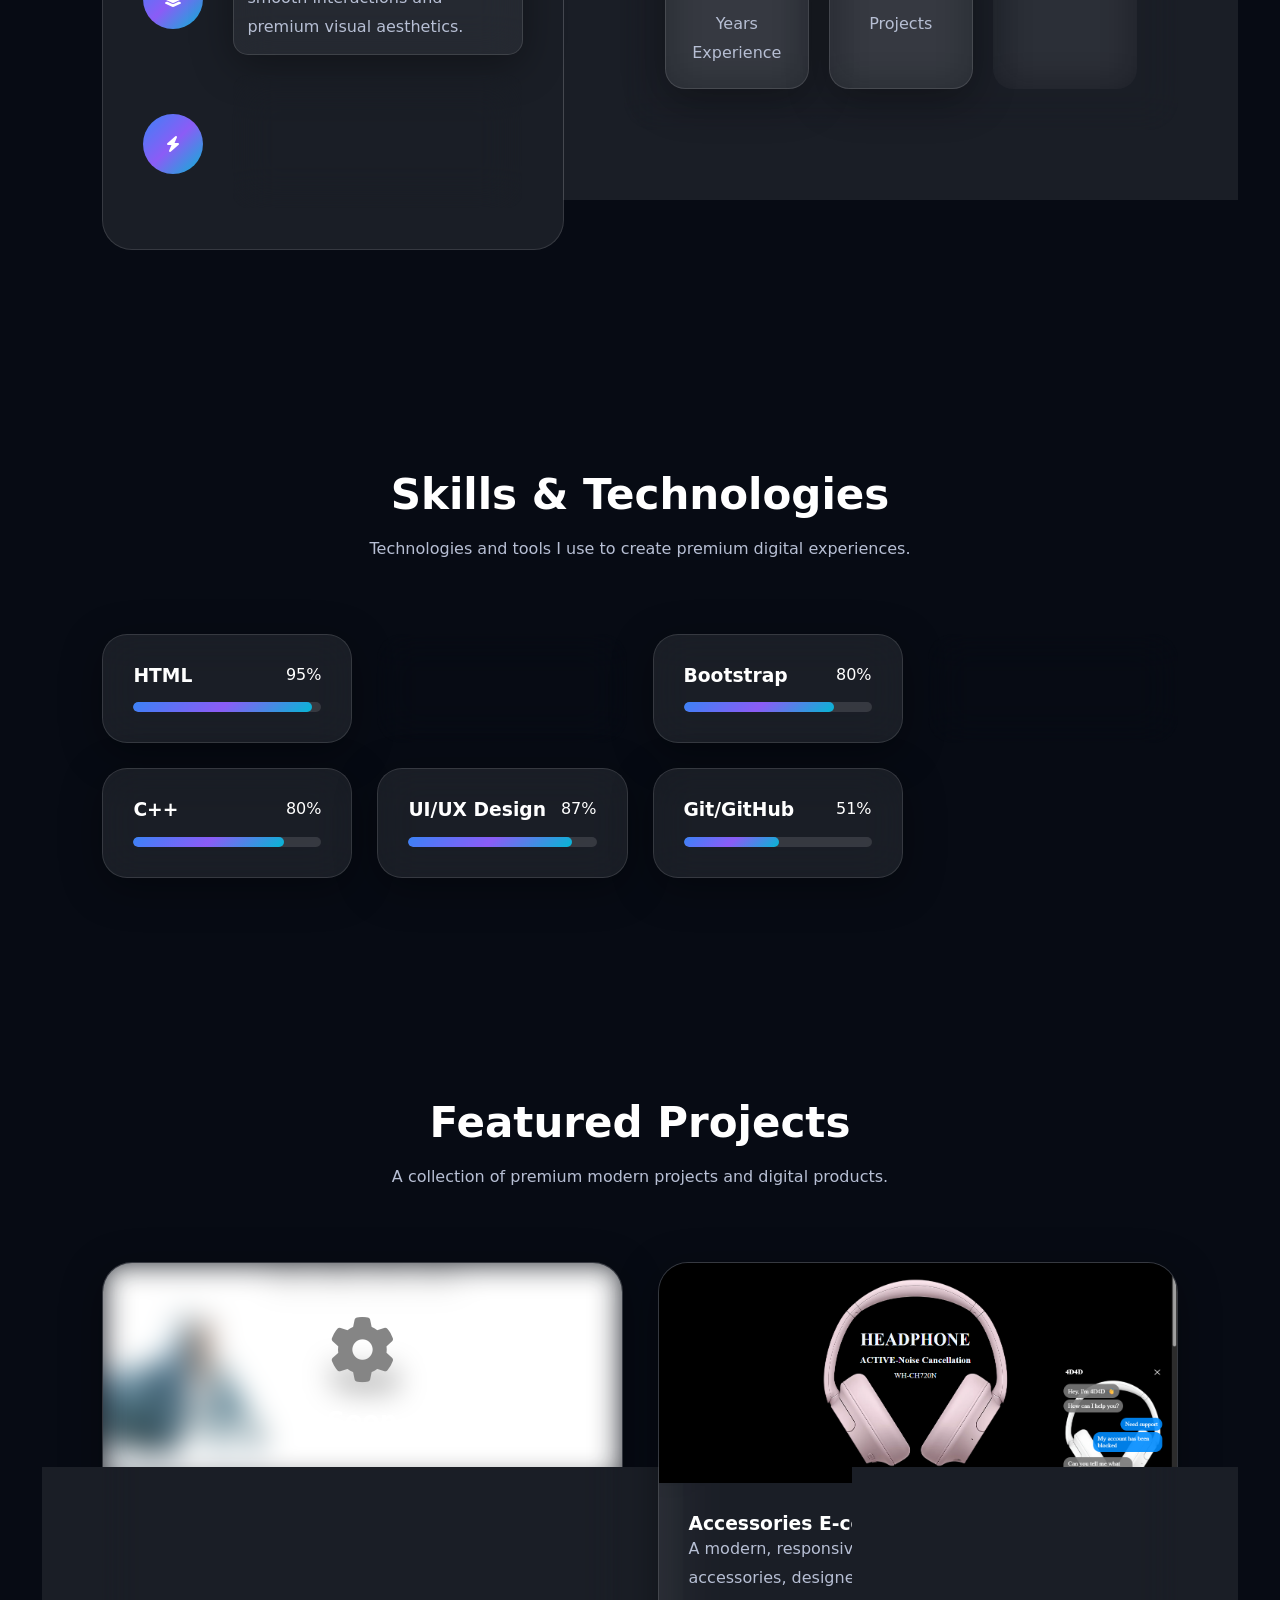
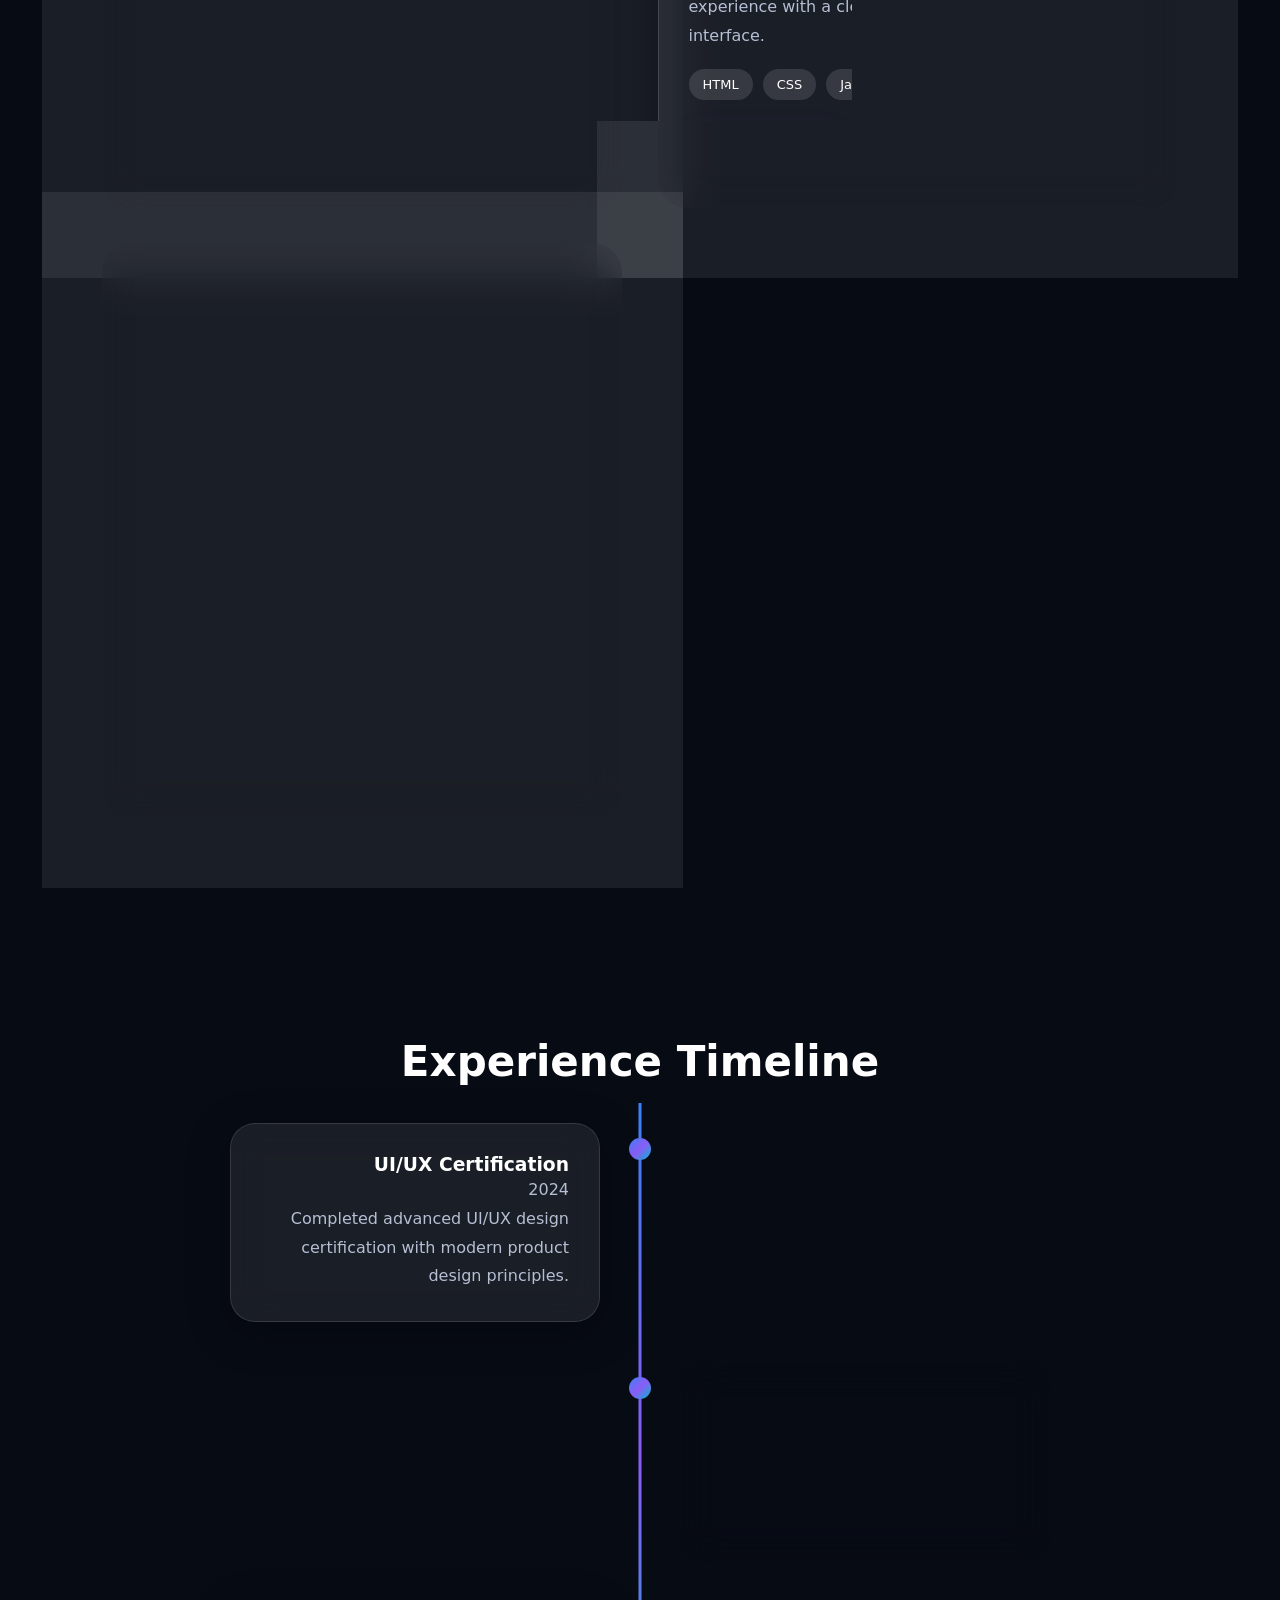
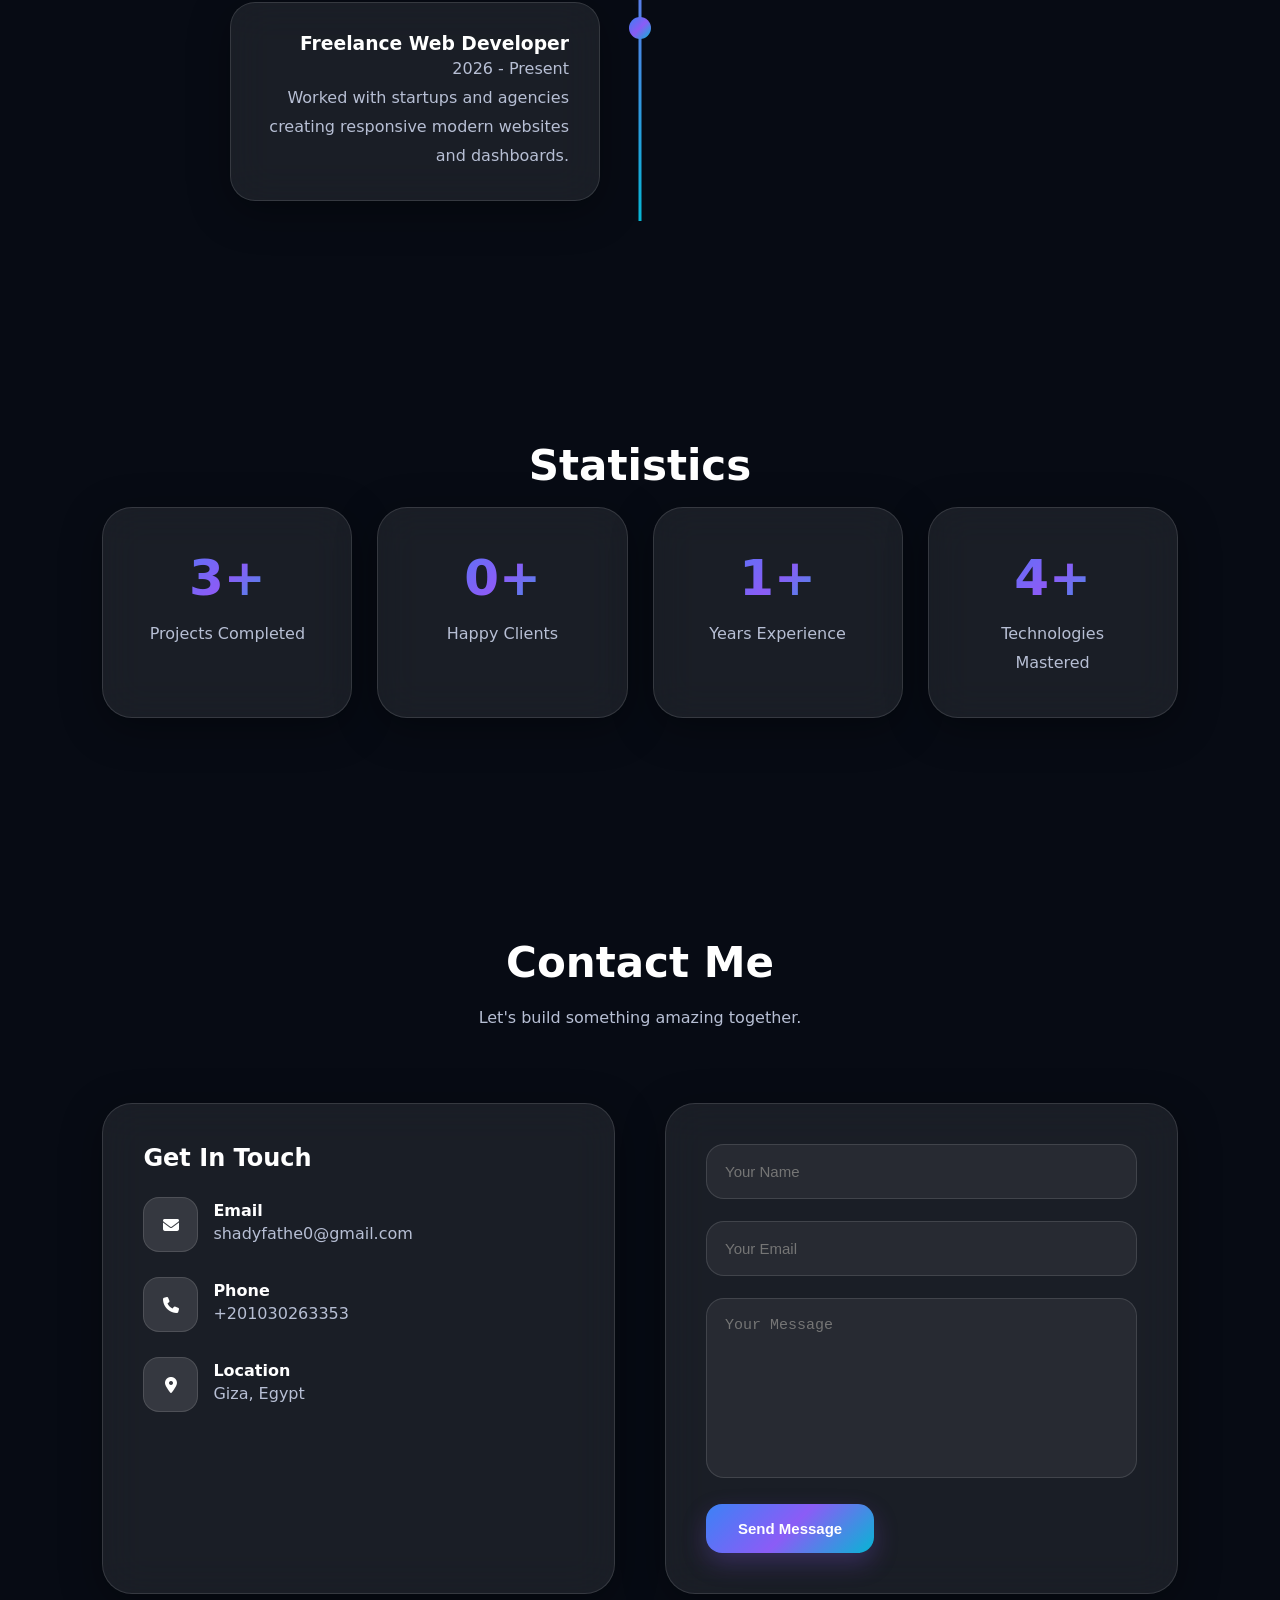
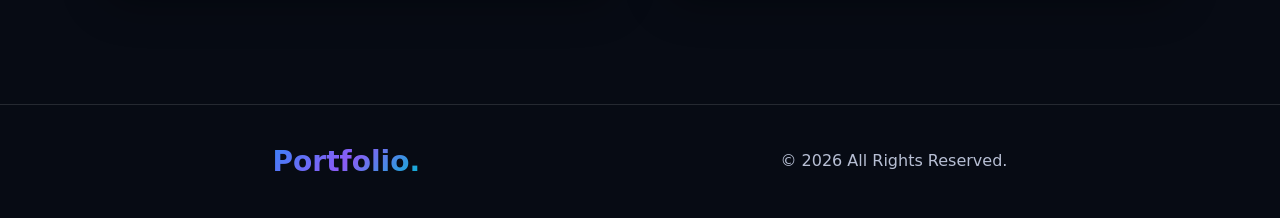
==== commit 6156bffa: "Update index.html" ====
--- a/index.html
+++ b/index.html
@@ -76,14 +76,14 @@
 <!-- btns socials -->
       <div class="socials">
 
-        <a href="https://github.com/shady-fathe" class="glass">
+        <a href="https://github.com/shady-fathe" target="_blank" class="glass">
           <i class="fab fa-github"></i>
         </a>
 
 <a href="https://www.linkedin.com/in/shady-fathe-dev" class="glass" target="_blank" rel="noopener noreferrer">
   <i class="fab fa-linkedin-in"></i>
 </a>
-        <a href="https://wa.me/+201030263353" class="glass">
+        <a href="https://wa.me/+201030263353" target="_blank" class="glass">
           <i class="fab fa-whatsapp"></i>
         </a>
 
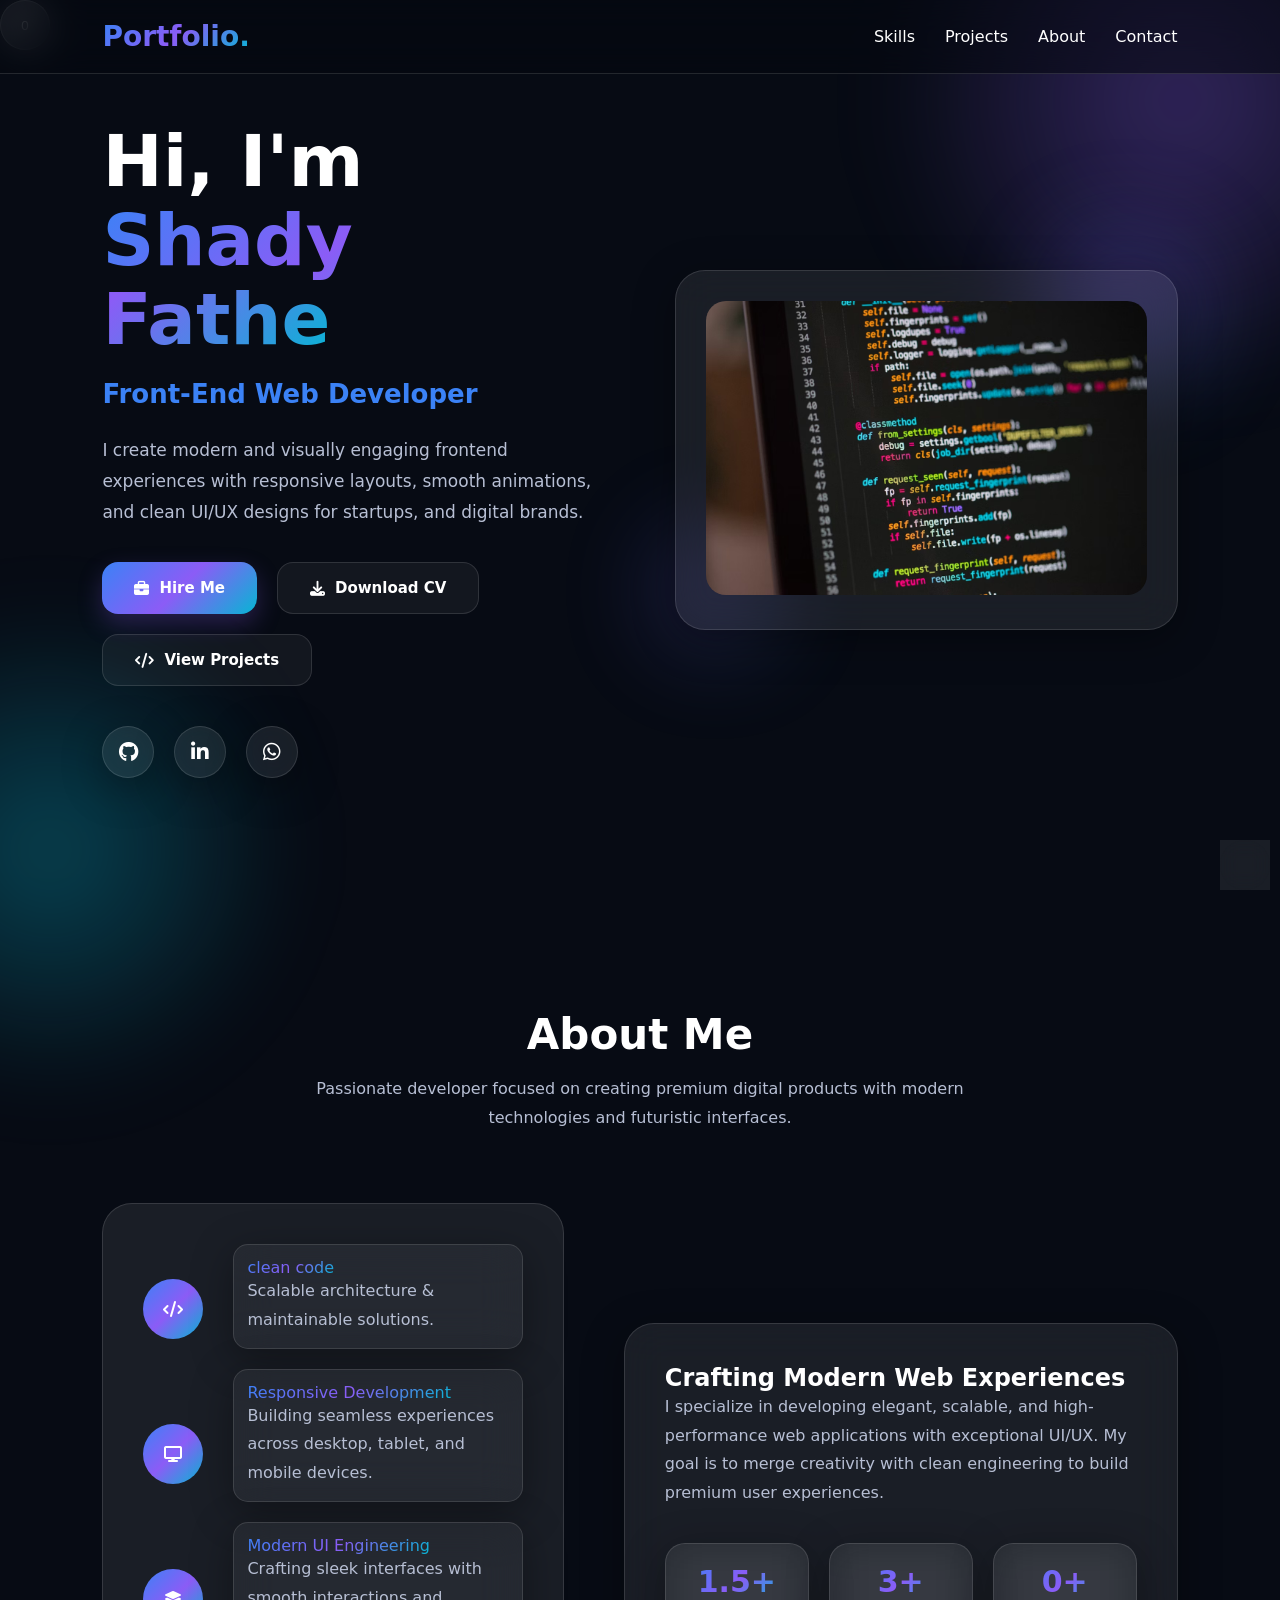
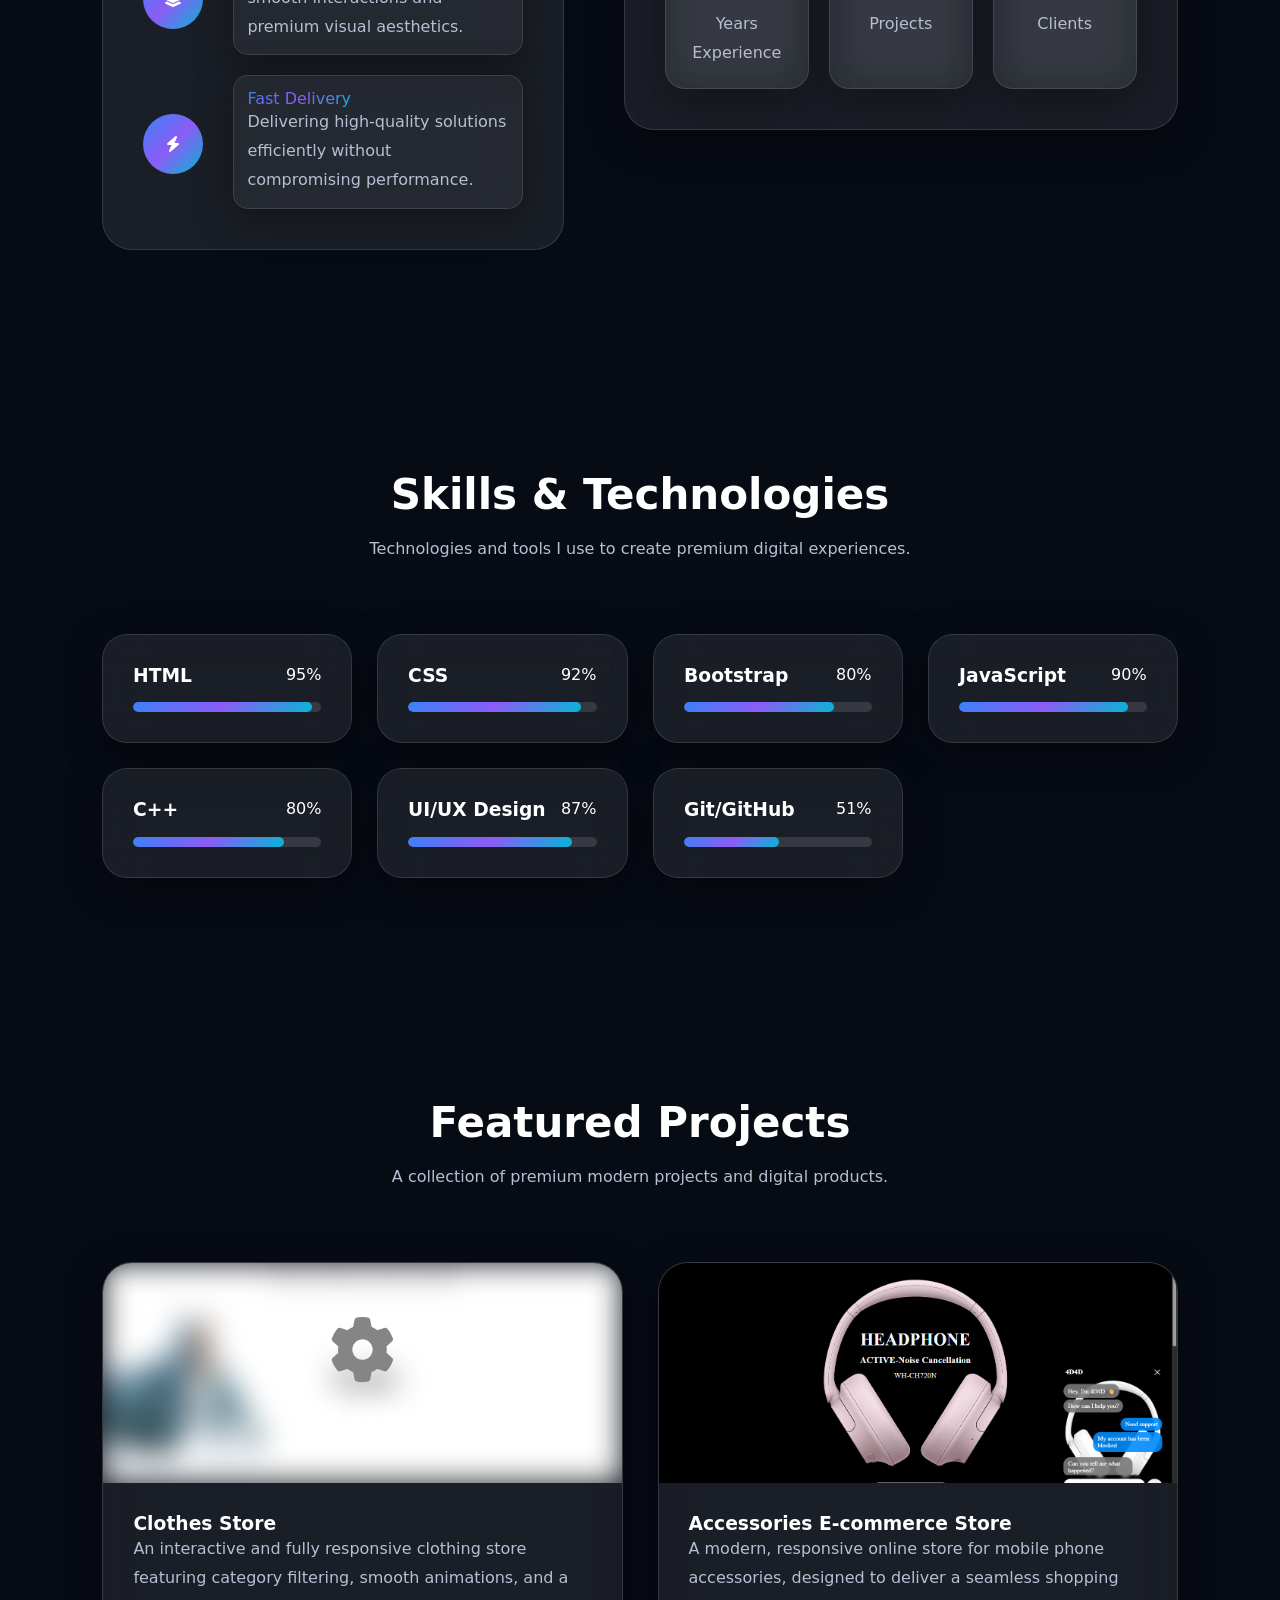
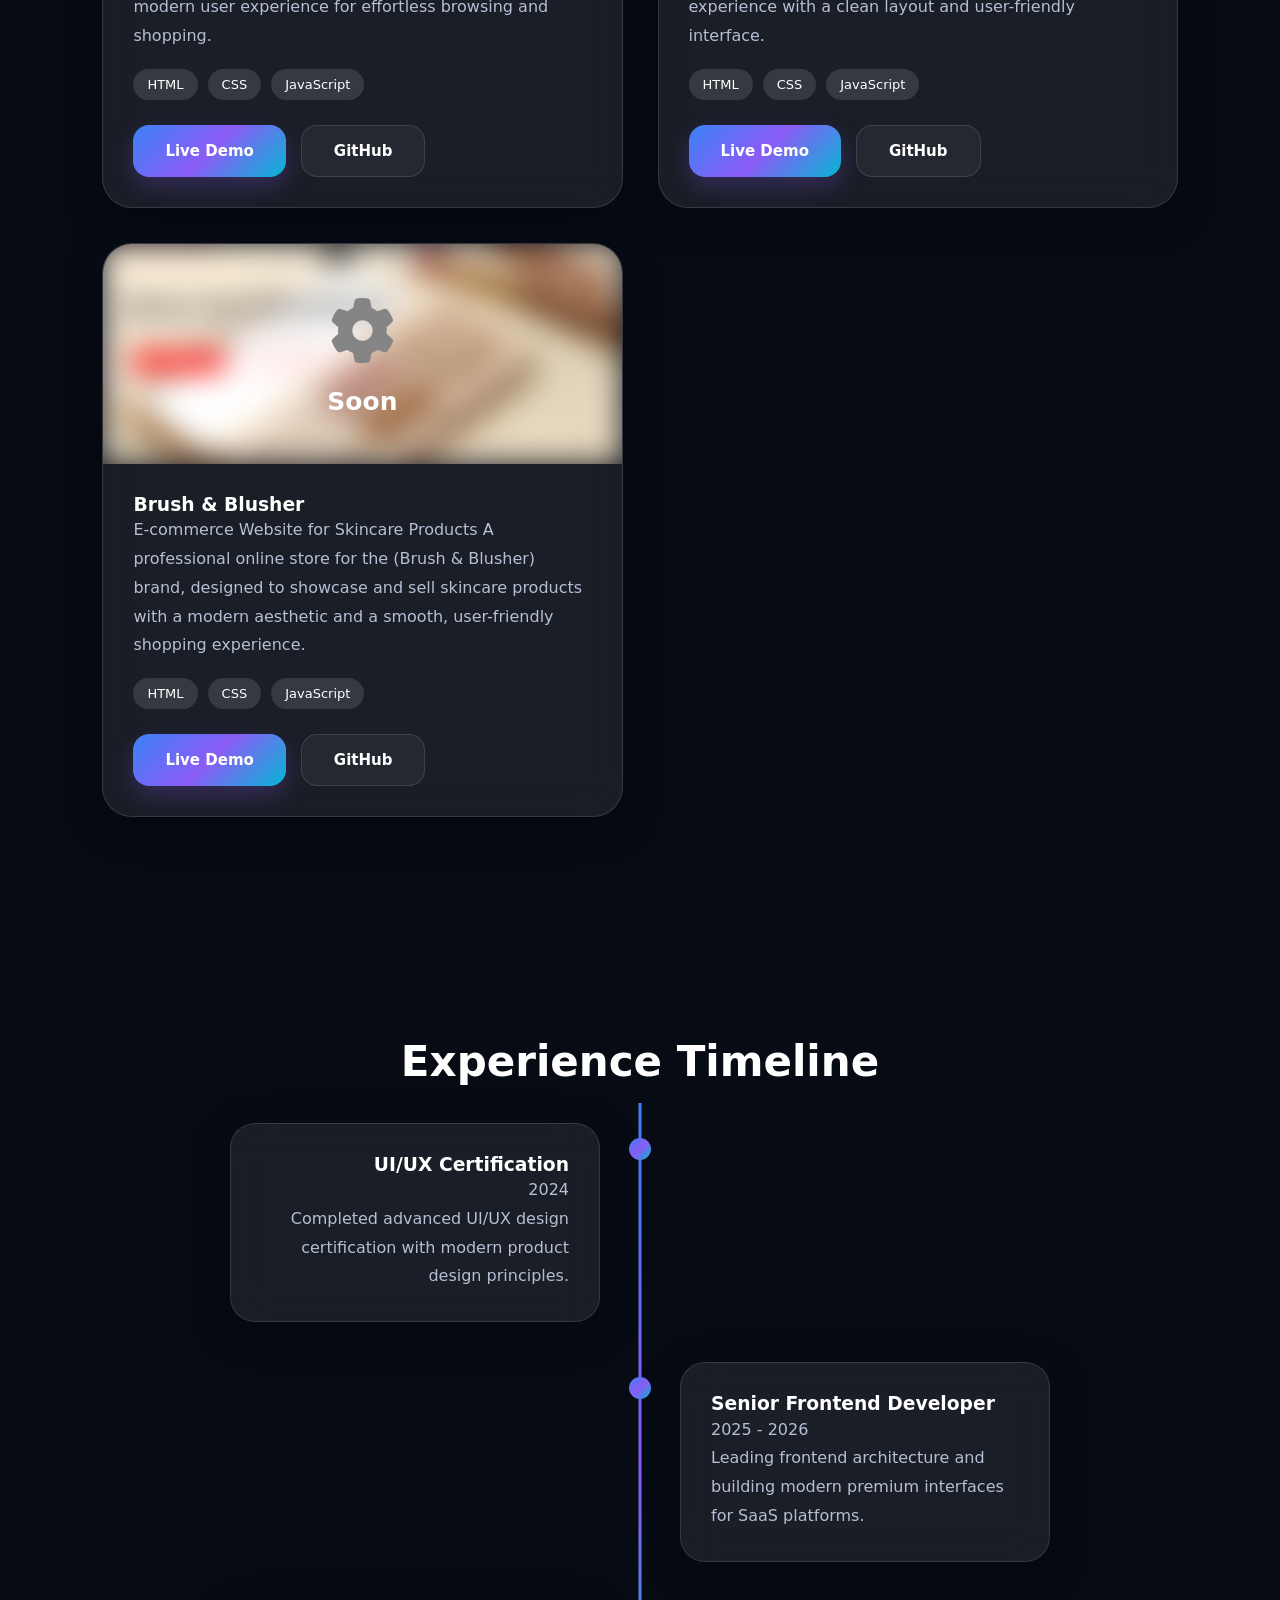
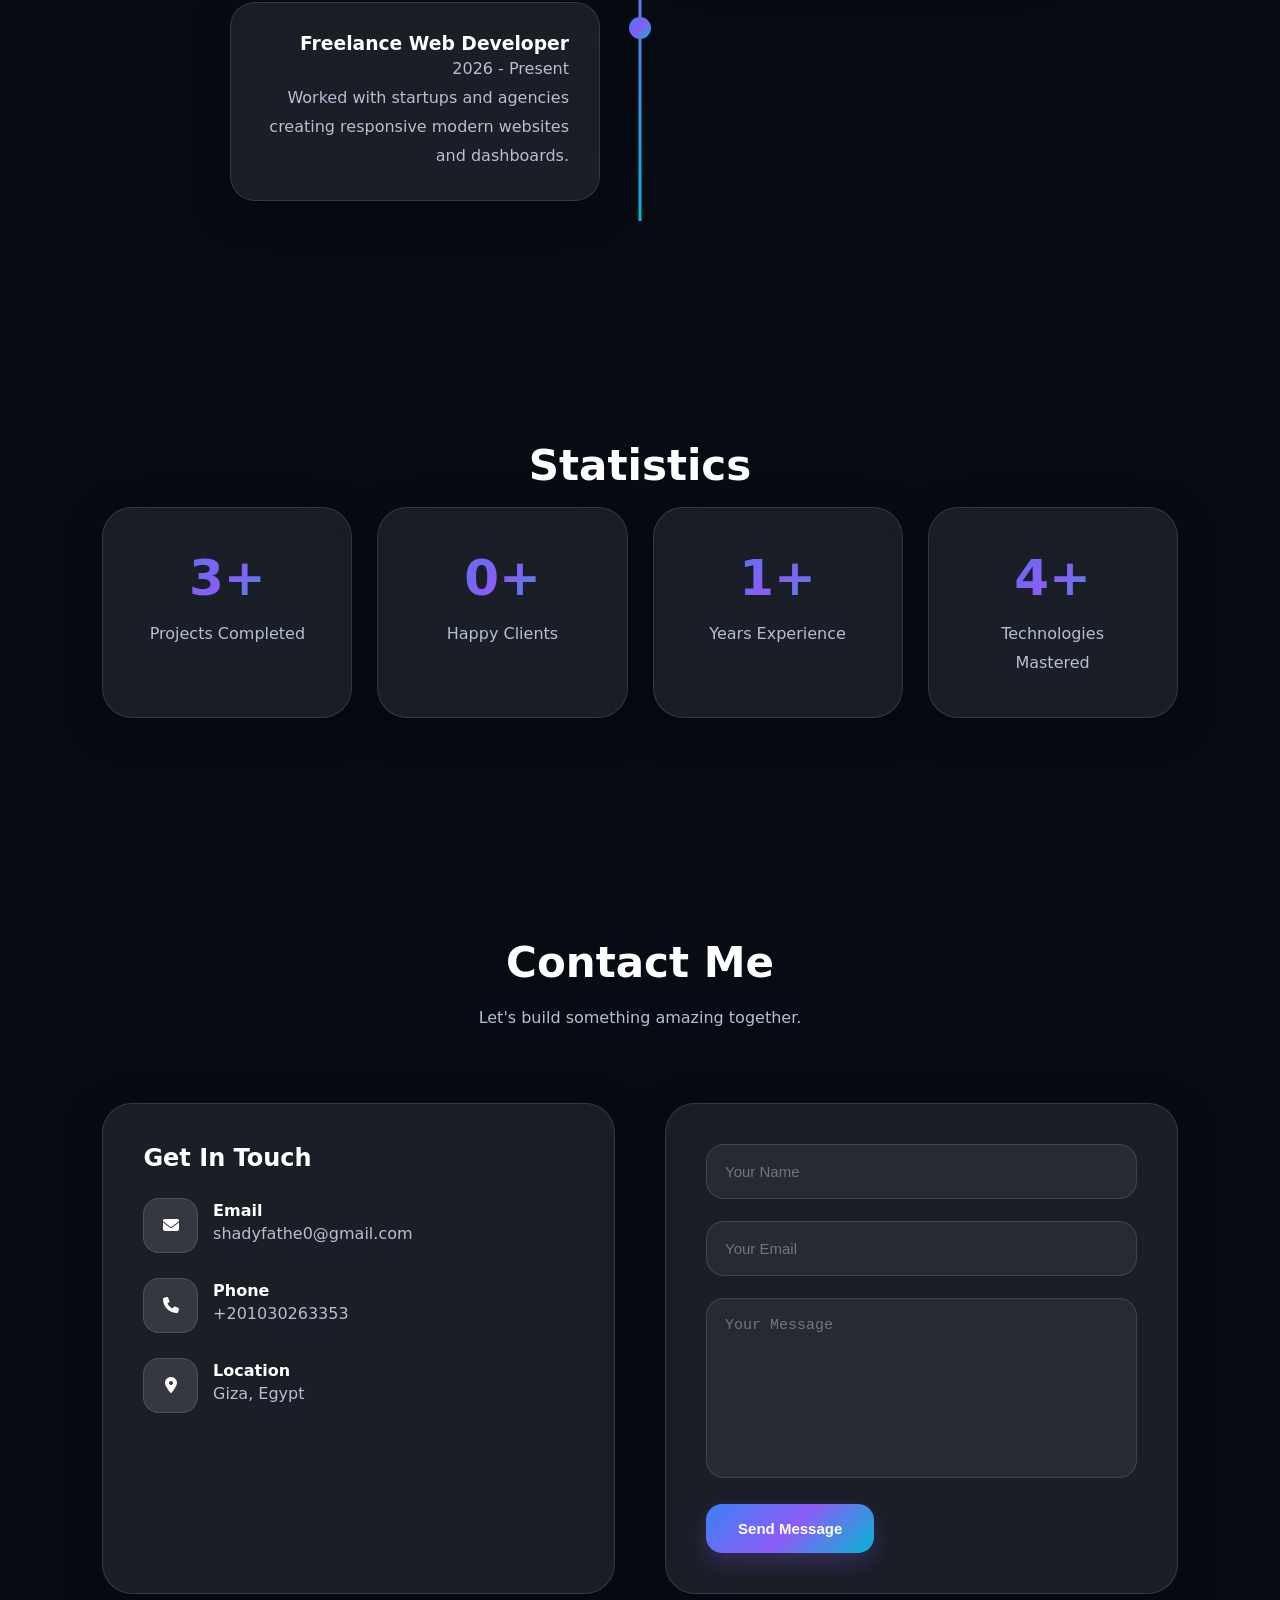
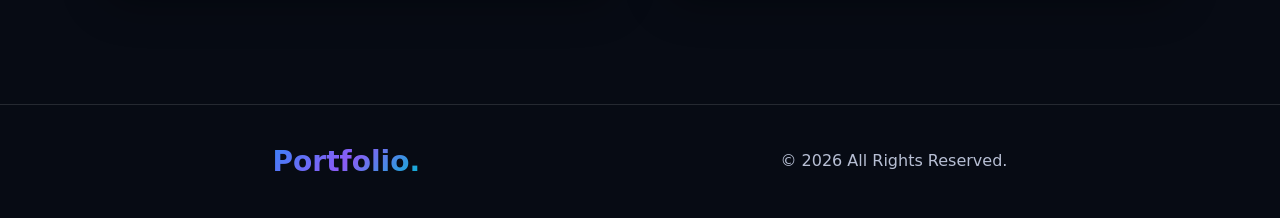
==== commit 22714025: "Update index.html" ====
--- a/index.html
+++ b/index.html
@@ -371,8 +371,8 @@
           </div>
 
           <div class="project-buttons">
-            <a href="https://shadyfathe.github.io/Accessories-store/" target="_blank" class="btn btn-primary">Live Demo</a>
-            <a href="https://github.com/Shadyfathe/Accessories-store" class="btn btn-outline">GitHub</a>
+            <a href="https://shady-fathe.github.io/Accessories-store/" target="_blank" class="btn btn-primary">Live Demo</a>
+            <a href="https://github.com/shady-fathe/Accessories-store" class="btn btn-outline">GitHub</a>
           </div>
 
         </div>
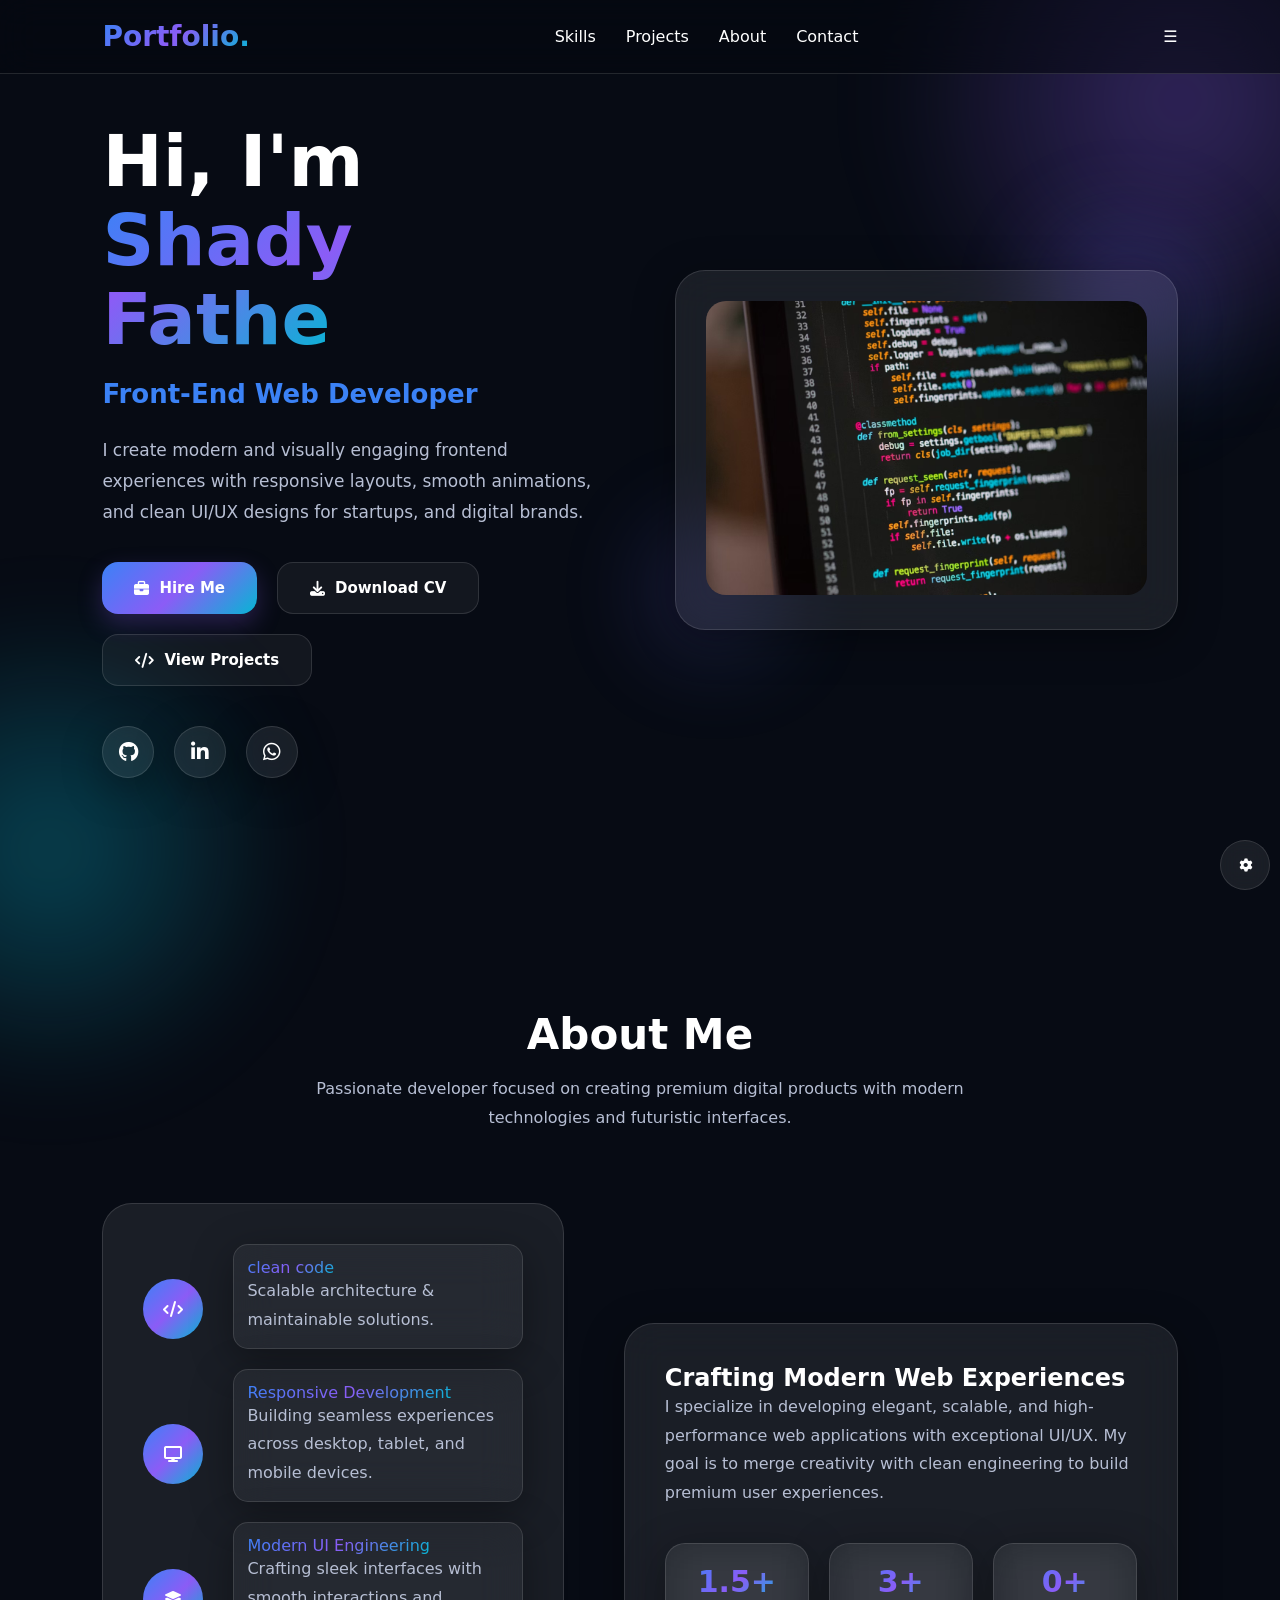
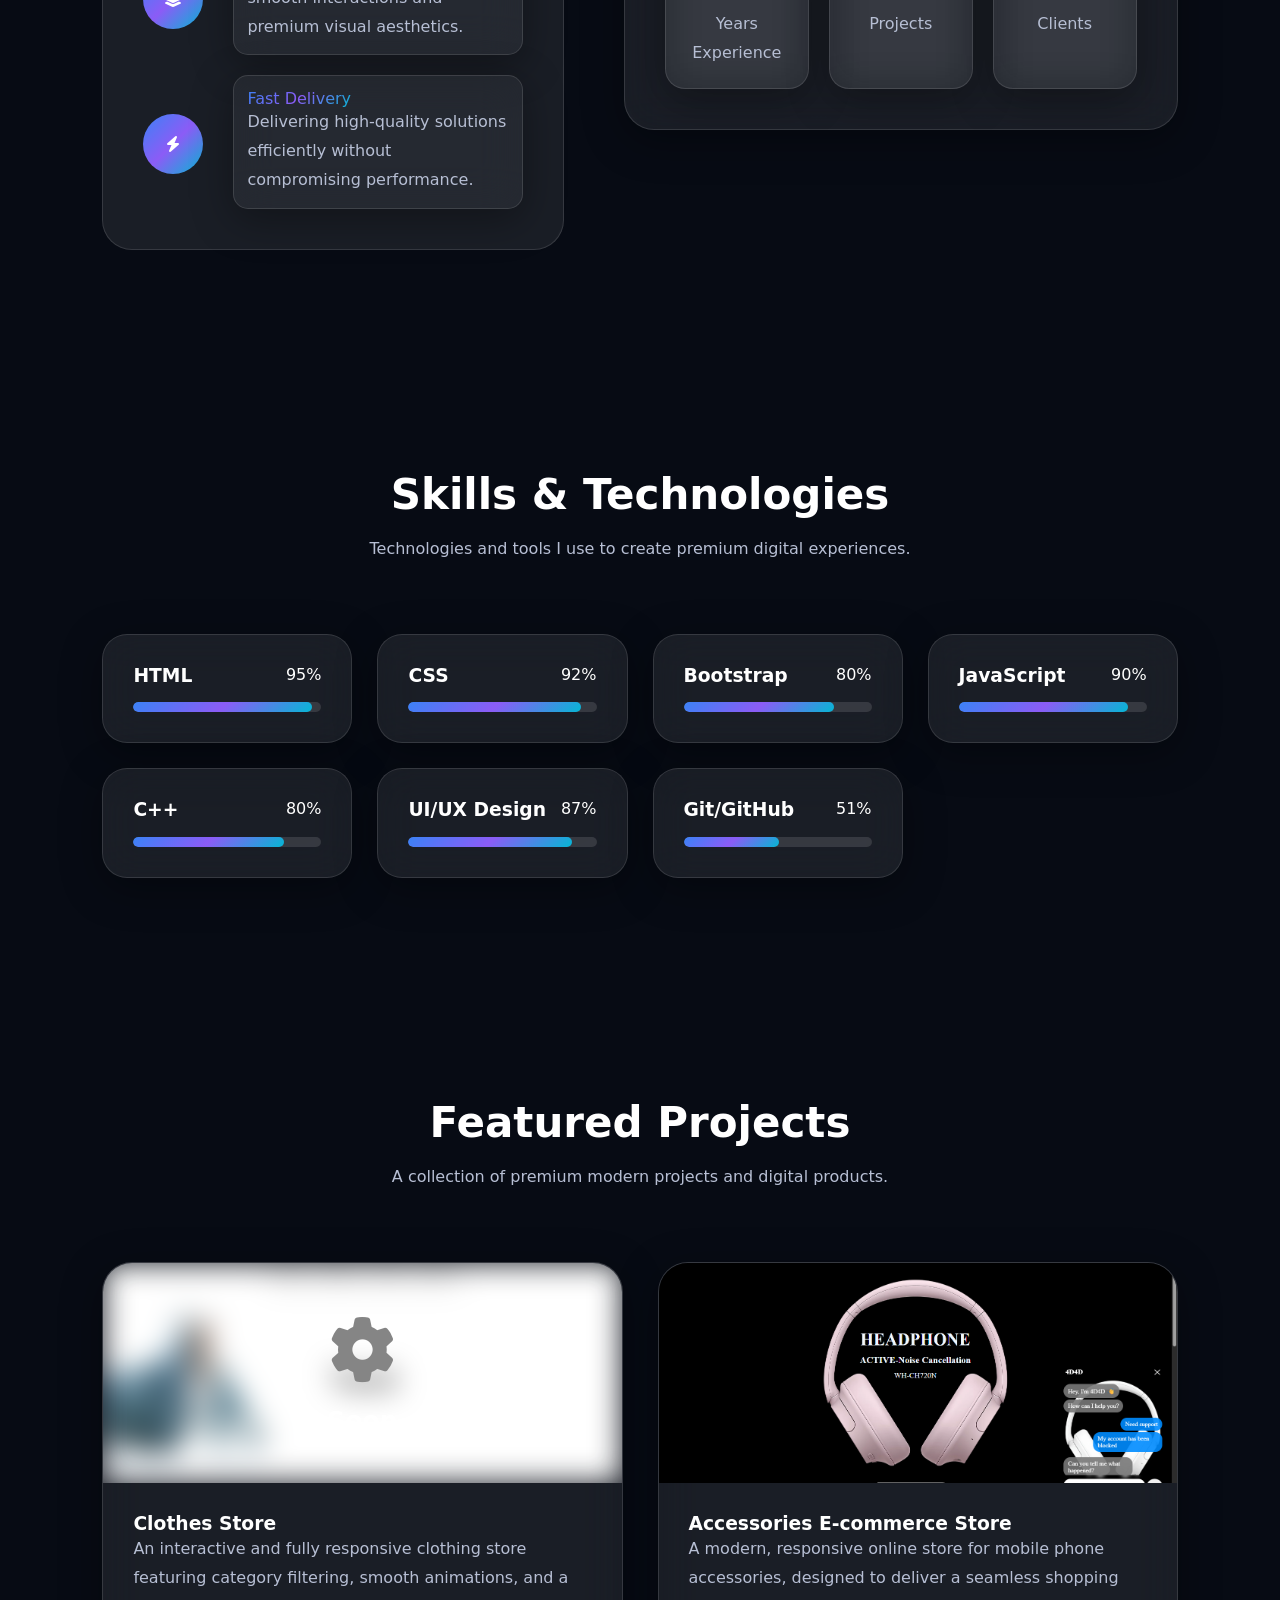
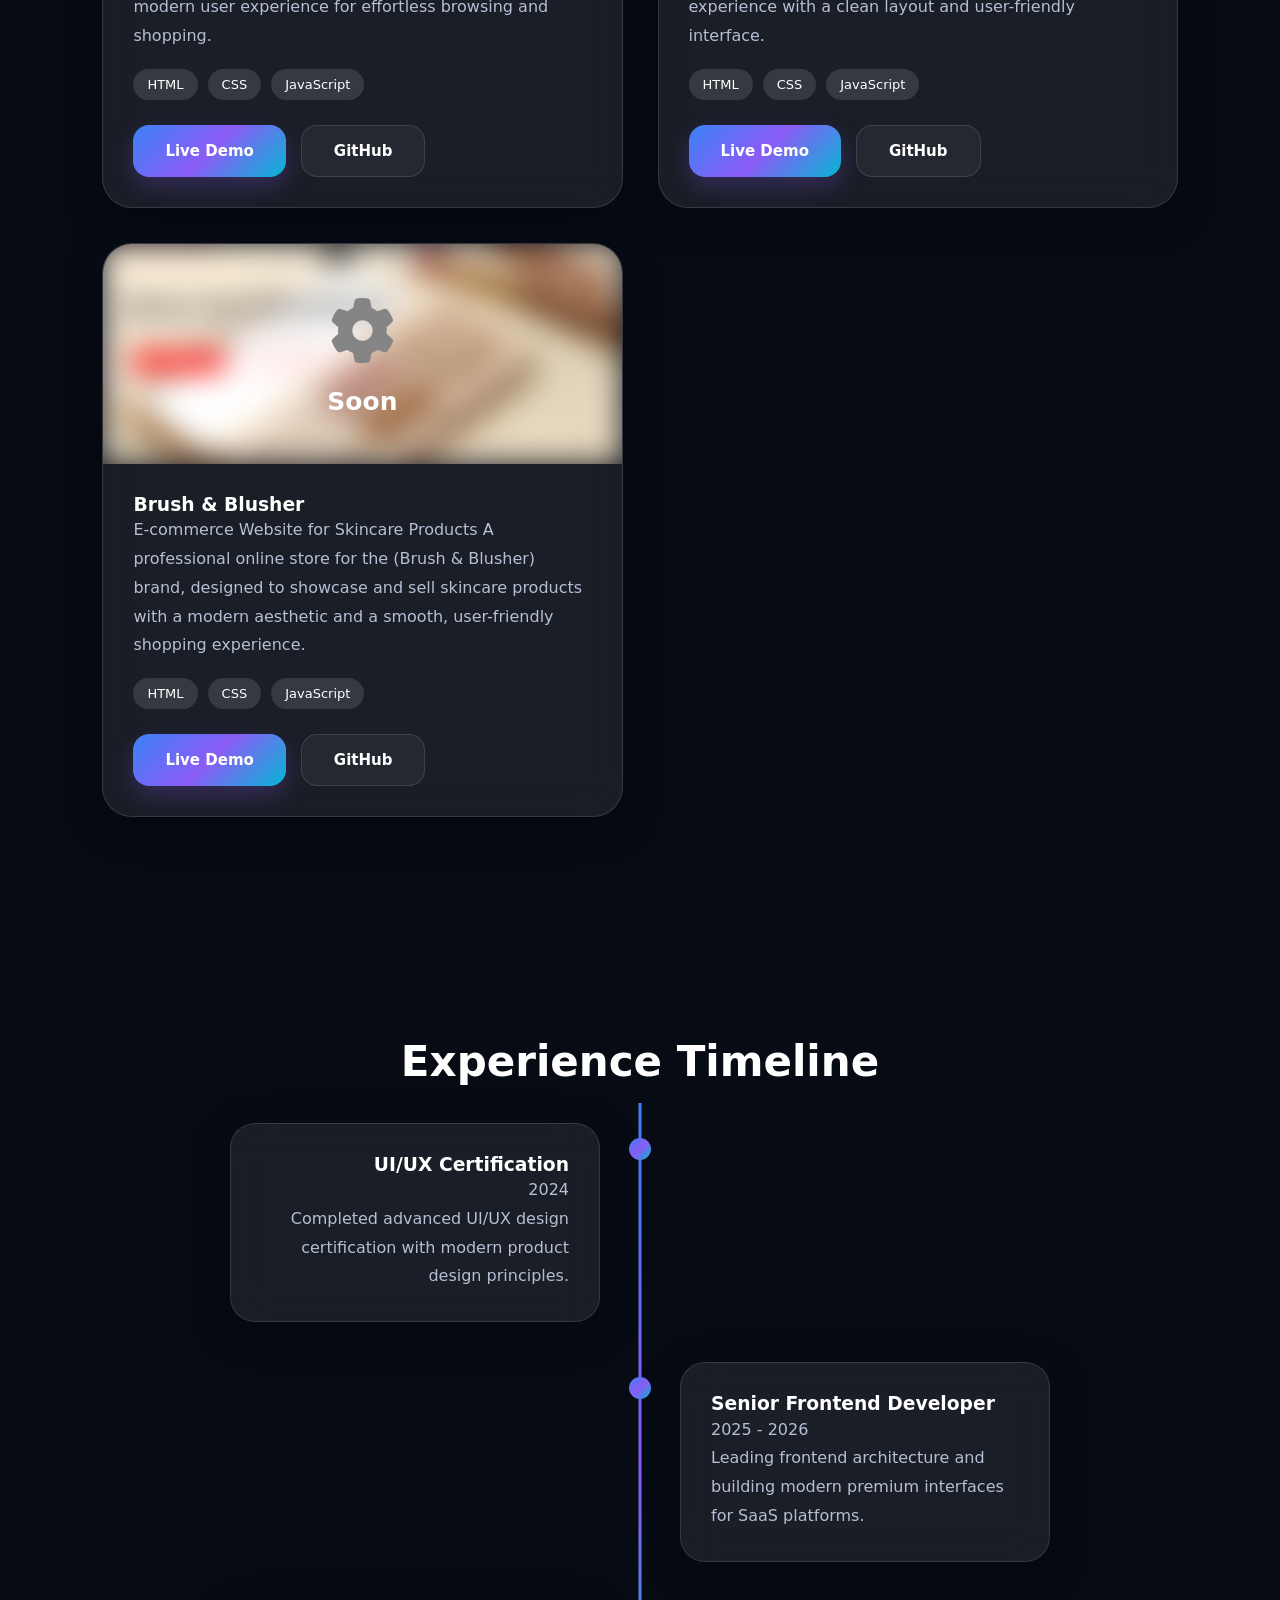
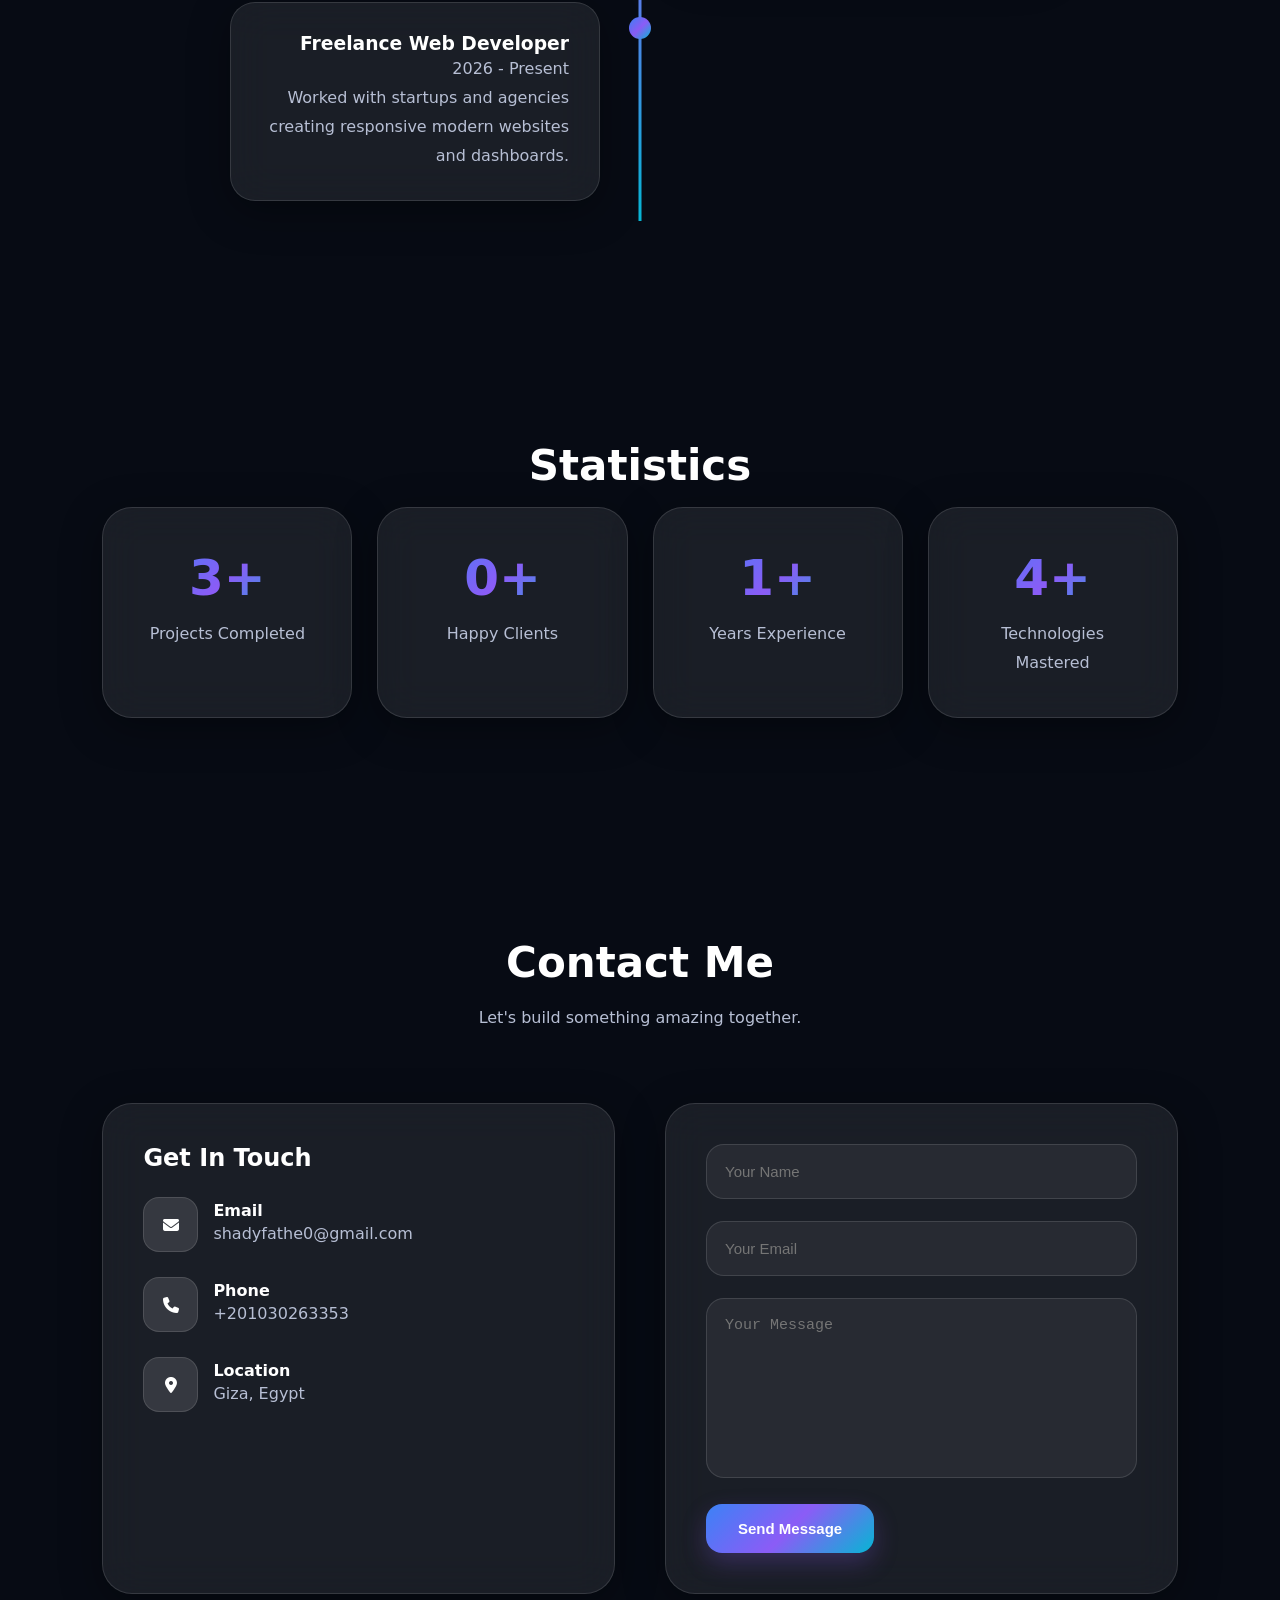
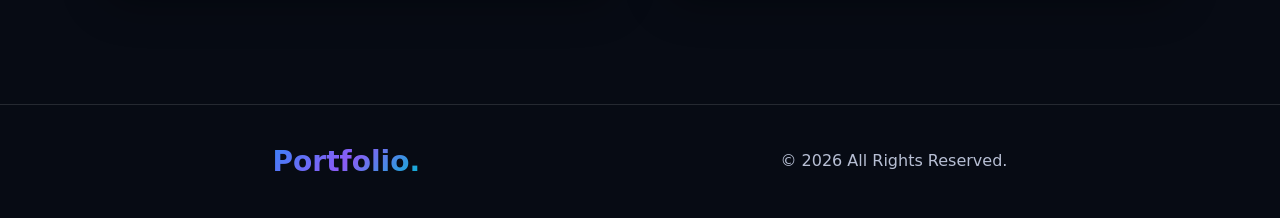
==== commit 9bf629f9: "Update index.html add new header" ====
--- a/index.html
+++ b/index.html
@@ -24,10 +24,7 @@
 <button class="btn-setting btn-floot">
   <i class="fa-solid fa-gear"></i>
 </button>
-<button class="theme btn-floot">0</button>
 <button class="btn-language btn-floot">AR</button>
-<button class="theme btn-floot">0</button>
-
   <!-- NAVBAR -->
   <nav>
     <div class="logo">Portfolio.</div>
@@ -37,6 +34,7 @@
       <li><a href="#Timeline" class="header-a">About</a></li>
       <li><a href="#contact" class="header-a">Contact</a></li>
     </ul>
+    <div class="menu-btn" onclick="Fbtnheader()">☰</div>
   </nav>
 
   <!-- section 1 -->
@@ -76,14 +74,14 @@
 <!-- btns socials -->
       <div class="socials">
 
-        <a href="https://github.com/shady-fathe" target="_blank" class="glass">
+        <a href="https://github.com/shady-fathe" target = "_blank" class="glass">
           <i class="fab fa-github"></i>
         </a>
 
 <a href="https://www.linkedin.com/in/shady-fathe-dev" class="glass" target="_blank" rel="noopener noreferrer">
   <i class="fab fa-linkedin-in"></i>
 </a>
-        <a href="https://wa.me/+201030263353" target="_blank" class="glass">
+        <a href="https://wa.me/+201030263353" class="glass">
           <i class="fab fa-whatsapp"></i>
         </a>
 
@@ -341,7 +339,7 @@
 
           <div class="project-buttons">
             <a href="soon.html" target="_blank" class="btn btn-primary">Live Demo</a>
-            <a href="#" class="btn btn-outline">GitHub</a>
+            <a href="#" target="_blank" class="btn btn-outline">GitHub</a>
           </div>
 
         </div>
@@ -372,7 +370,7 @@
 
           <div class="project-buttons">
             <a href="https://shady-fathe.github.io/Accessories-store/" target="_blank" class="btn btn-primary">Live Demo</a>
-            <a href="https://github.com/shady-fathe/Accessories-store" class="btn btn-outline">GitHub</a>
+            <a href="https://github.com/shady-fathe/Accessories-store" target="_blank" class="btn btn-outline">GitHub</a>
           </div>
 
         </div>
@@ -408,7 +406,7 @@
 
           <div class="project-buttons">
             <a href="soon.html" target="_blank" class="btn btn-primary">Live Demo</a>
-            <a href="#" class="btn btn-outline">GitHub</a>
+            <a href="#" target="_blank" class="btn btn-outline">GitHub</a>
           </div>
 
         </div>
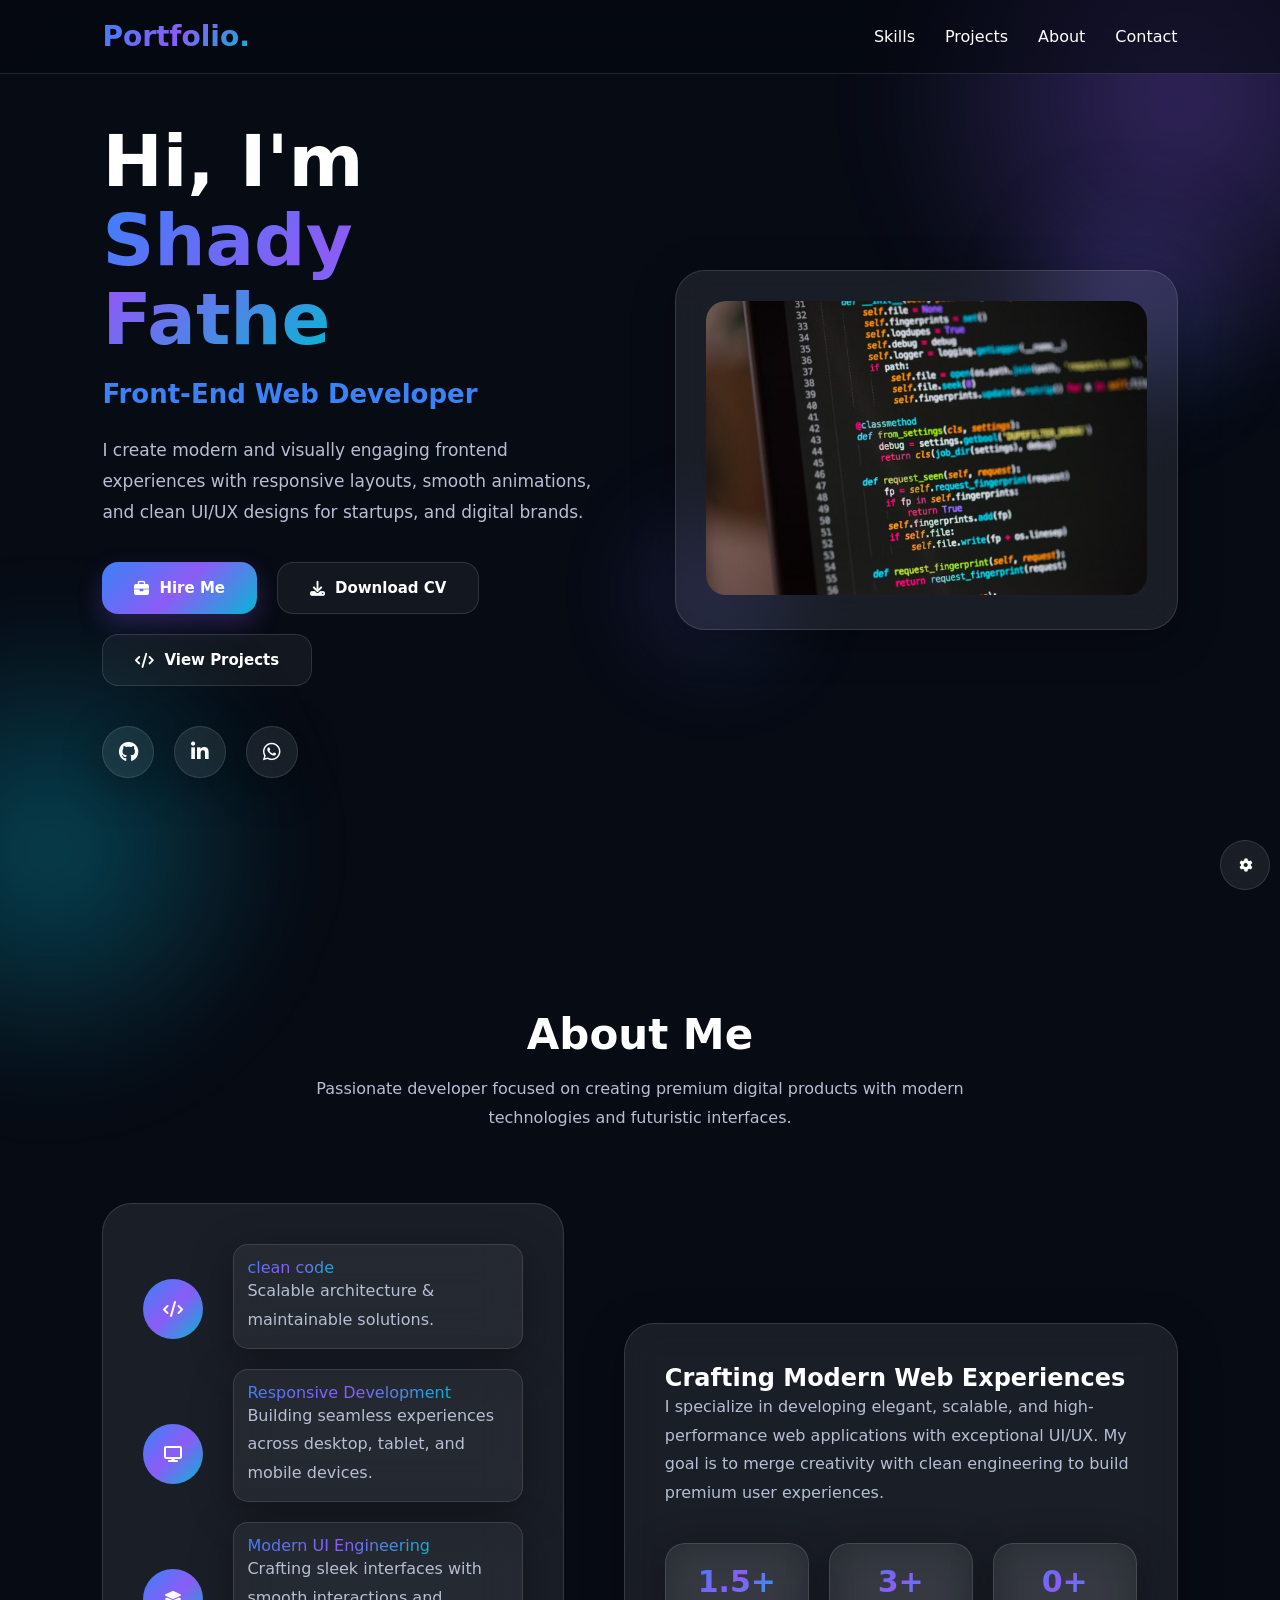
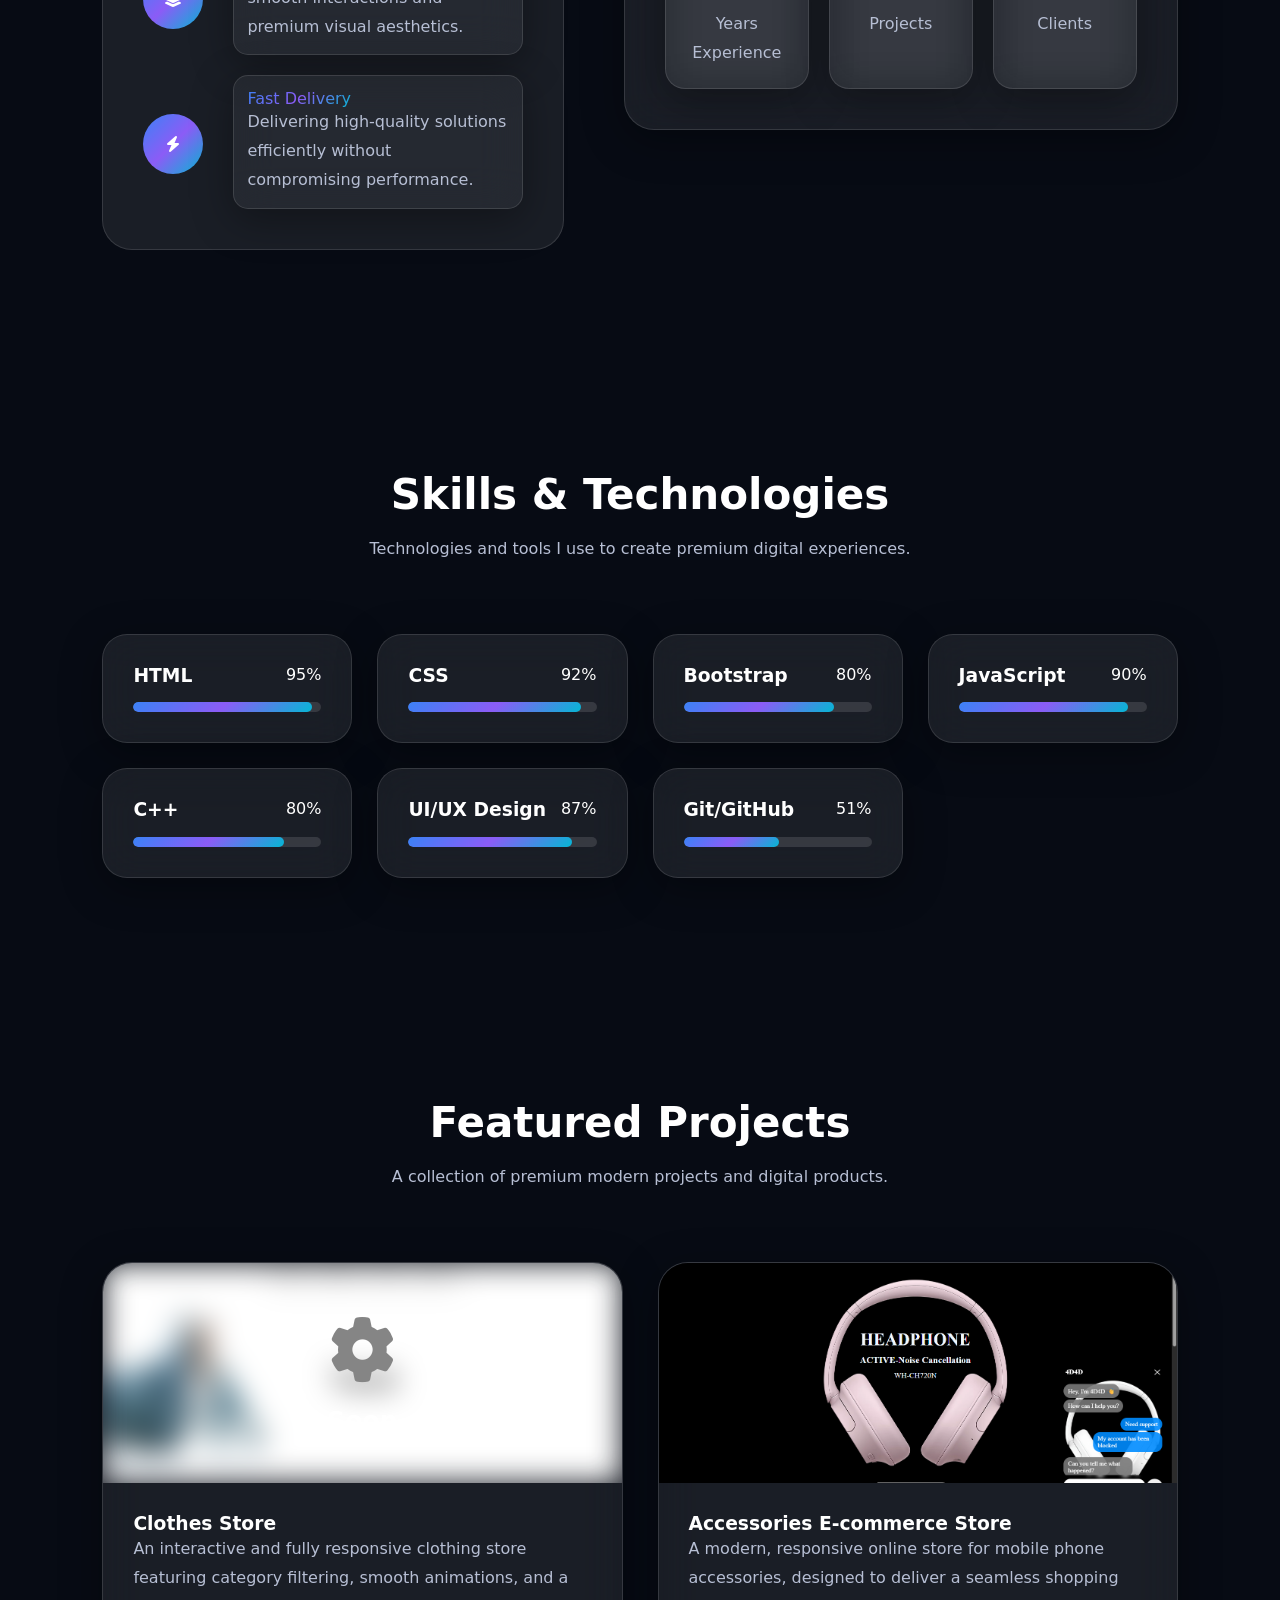
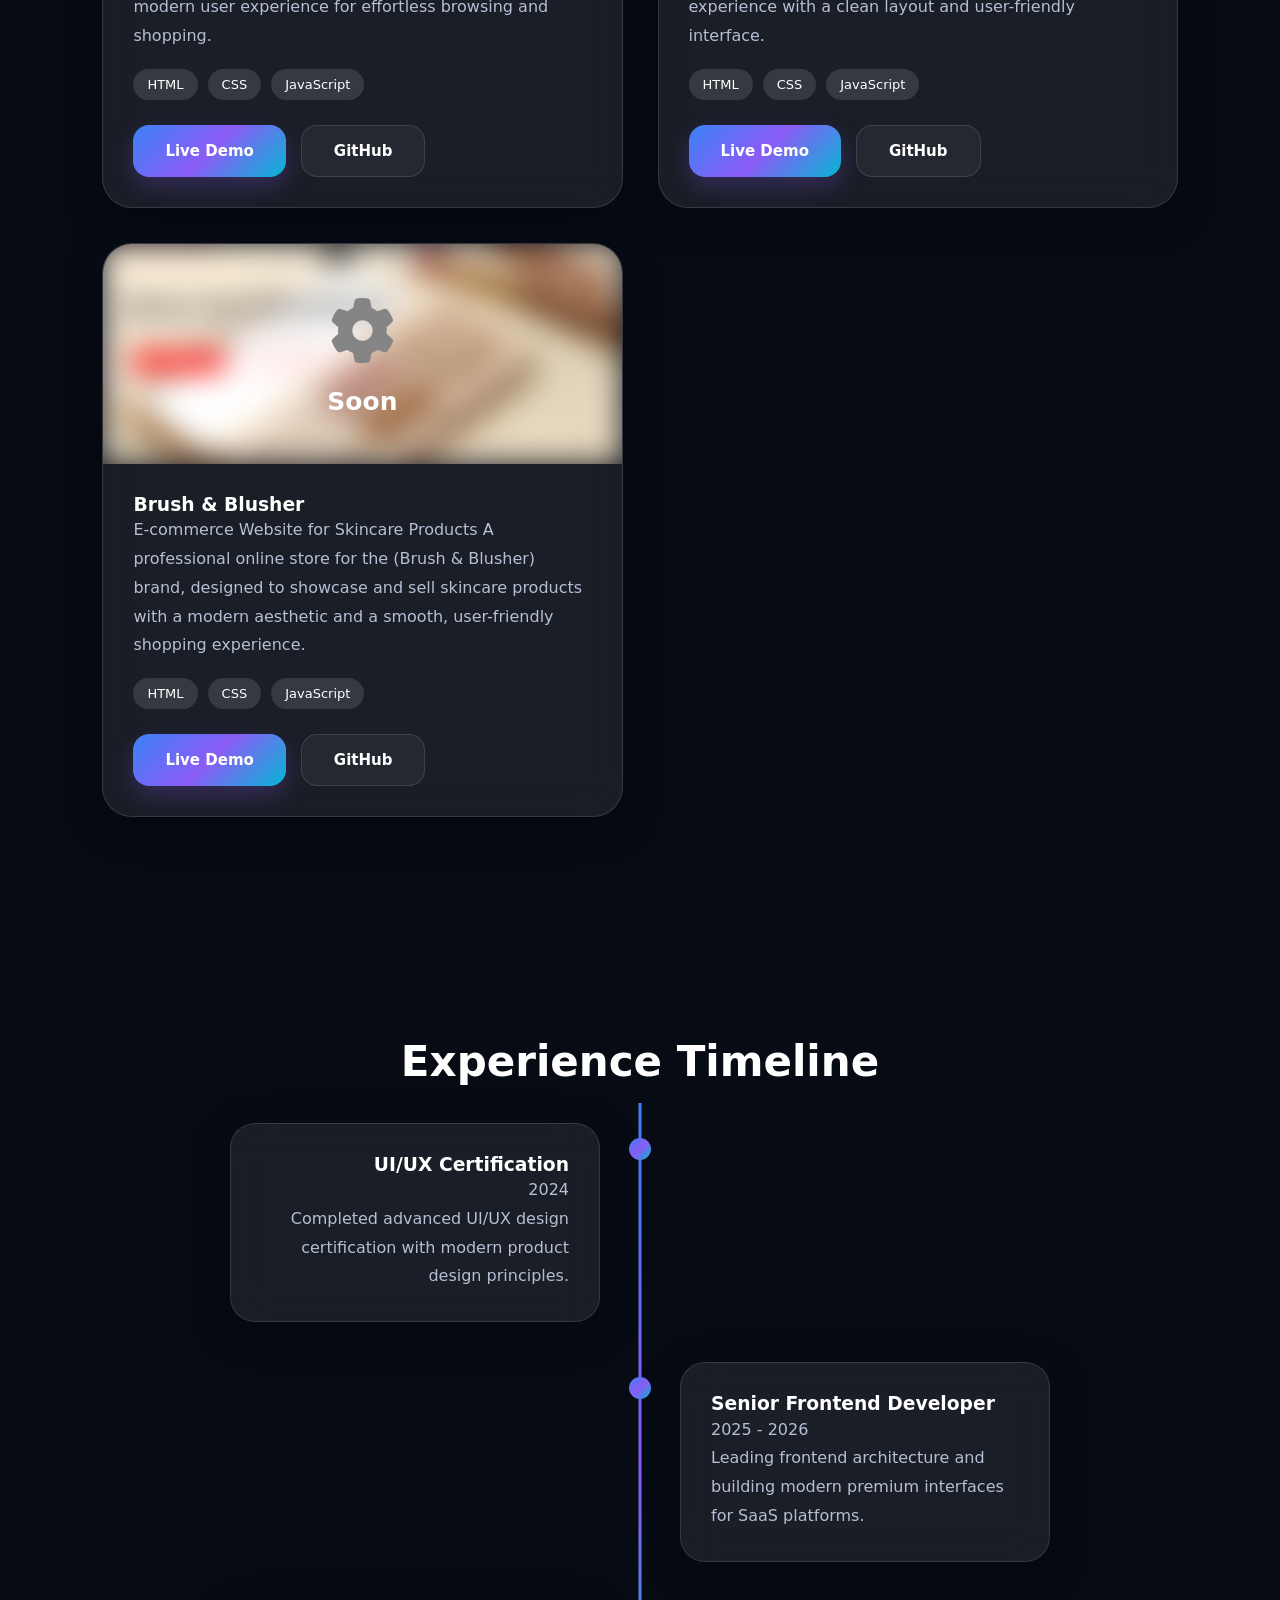
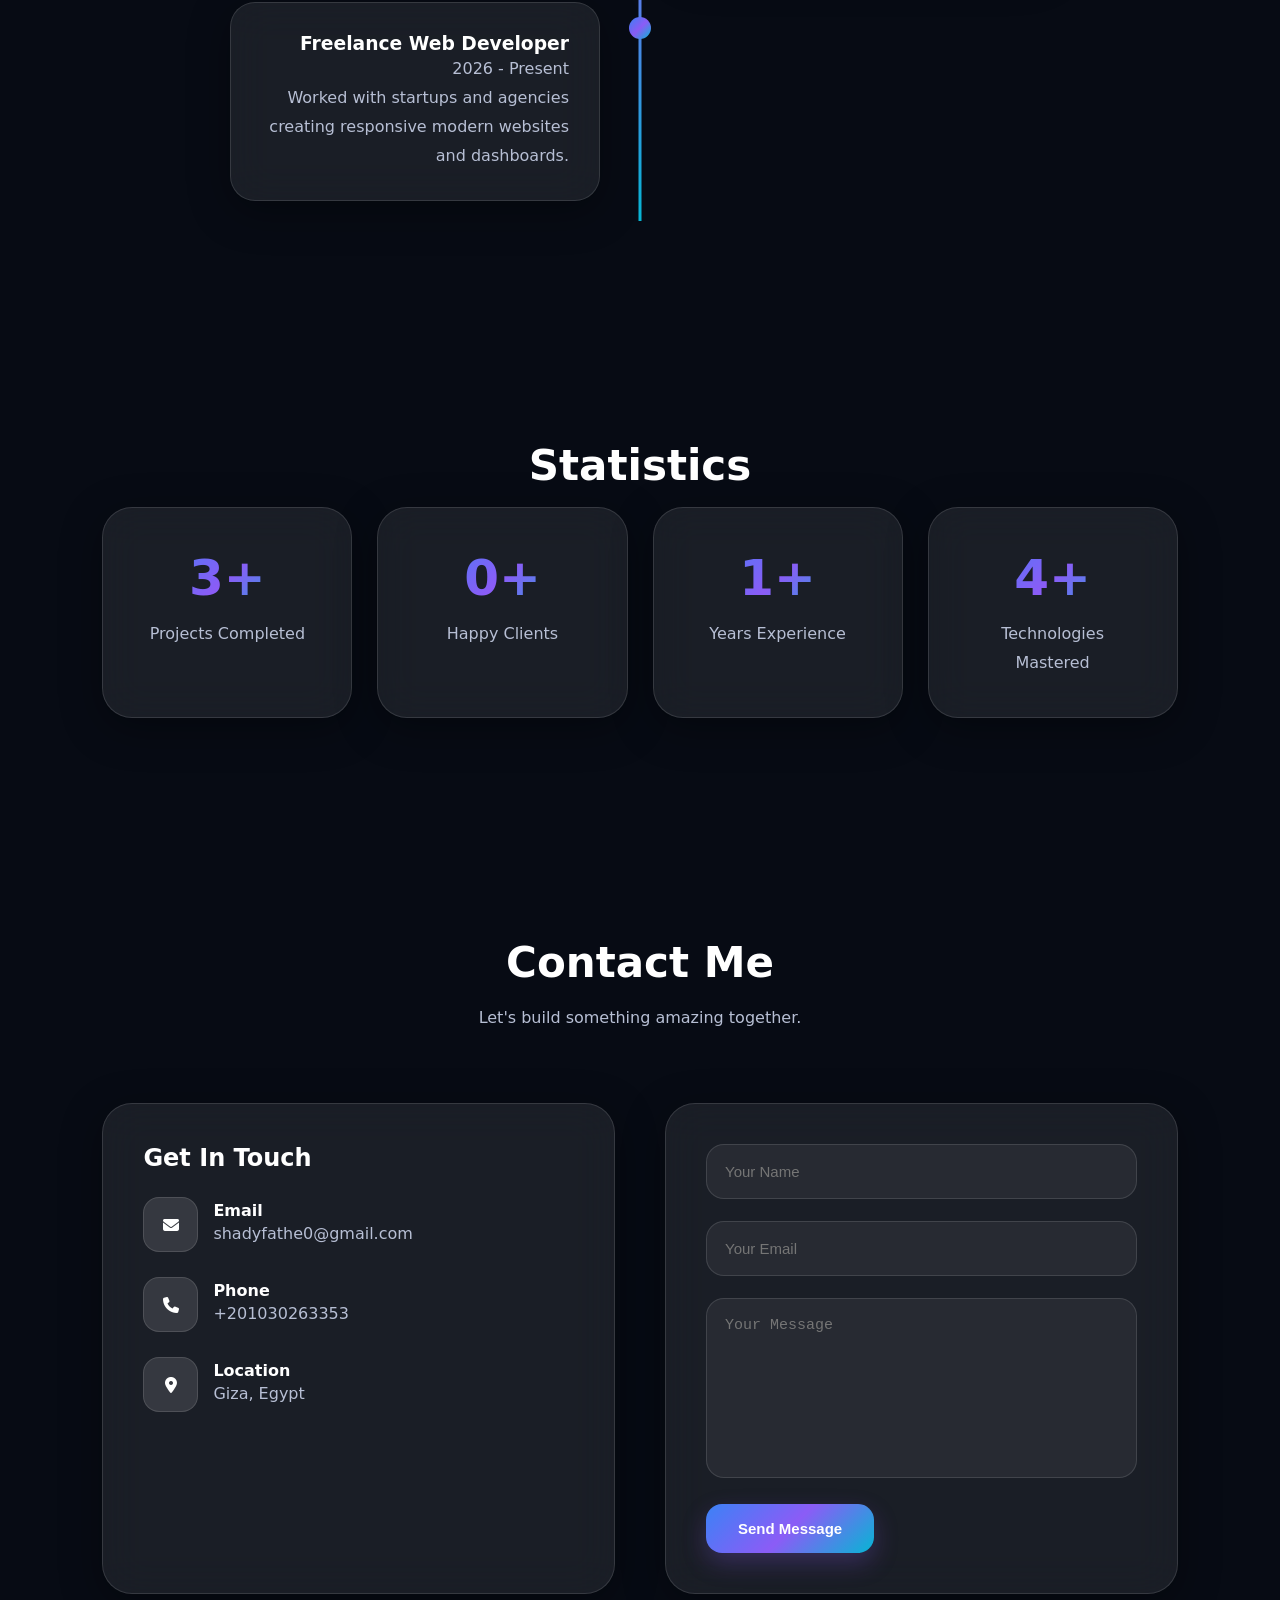
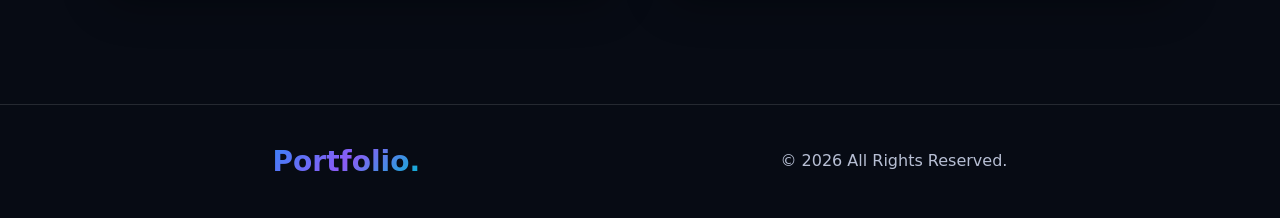
==== commit c93b551b: "Update index.html" ====
--- a/index.html
+++ b/index.html
@@ -512,7 +512,7 @@
 
   <section id="contact">
 
-    <h2 class="section-title">Contact Me</h2>
+    <h2 class="section-title title-contact">Contact Me</h2>
 
     <p class="section-subtitle">
       Let's build something amazing together.
@@ -526,7 +526,7 @@
 
         <div class="item">
           <i class="fa-solid fa-envelope"></i>
-          <div>
+          <div class = "contact-item-text">
             <h4>Email</h4>
             <p>shadyfathe0@gmail.com</p>
           </div>
@@ -534,7 +534,7 @@
 
         <div class="item">
           <i class="fa-solid fa-phone"></i>
-          <div>
+          <div class = "contact-item-text">
             <h4>Phone</h4>
             <p>+201030263353</p>
           </div>
@@ -542,12 +542,11 @@
 
         <div class="item">
           <i class="fa-solid fa-location-dot"></i>
-          <div>
+          <div class = "contact-item-text">
             <h4>Location</h4>
             <p>Giza, Egypt</p>
           </div>
         </div>
-
       </div>
 
 <form id="my-contact-form" class="contact-form glass">
--- a/style.css
+++ b/style.css
@@ -20,7 +20,7 @@
   --border: rgba(255, 255, 255, 0.12);
   
   --text: #ffffff;
-  --text-pure: #ffffff; /* للأزرار والنصوص التي يجب أن تظل فاتحة في الثيمين */
+  --text-pure: #ffffff;
   --muted: #b7bfd4;
   --nav-link: #ffffff;
   
@@ -130,6 +130,7 @@
   pointer-events: none;
 }
 
+
 /* Sections Structure */
 section {
   padding: 110px 8%;
@@ -188,6 +189,10 @@
   border-bottom: 1px solid var(--border);
   transition: background 0.4s ease, border 0.4s ease;
 }
+.navactive{
+  opacity: 1;
+  pointer-events: auto;
+}
 
 .logo {
   font-size: 28px;
@@ -214,7 +219,10 @@
 nav ul li a:hover {
   color: var(--purple);
 }
-
+.menu-btn{
+  font-size: 25px;
+display: none;
+}
 /* ==========================================================================
    4. Hero Section (Section 1)
    ========================================================================== */
@@ -589,7 +597,6 @@
 .project-content {
   padding: 30px;
 }
-
 .tags {
   display: flex;
   gap: 10px;
@@ -820,22 +827,48 @@
 }
 
 @media (max-width: 768px) {
-  nav ul {
-    display: none;
-  }
-
+
+  .menu-btn{
+display: block;
+}
+nav ul{
+      position: absolute;
+    top: 77px;
+    right: 0;
+    width: 100%;
+justify-content: center;
+    align-items: center;
+    gap: 20px;
+    padding: 20px 0;
+    transition: ease-in-out 0.5s;
+background: var(--nav-bg);
+ opacity: 0;
+ pointer-events: none;
+}
   .se-1-content h1 {
     font-size: 52px;
   }
-
   .section-title {
     font-size: 34px;
   }
+  .projects-grid {
+  display: grid;
+  grid-template-columns: repeat(auto-fit, minmax(290px, 1fr));
+  gap: 35px;
+}
+
 
   .about-info {
     grid-template-columns: 1fr;
   }
 
+.contact-container {
+ grid-template-columns: repeat(auto-fit, minmax(290px, 1fr));
+}
+.contact-info {
+  padding: 30px;
+  border-radius: 30px;
+}
   footer {
     flex-direction: column;
     text-align: center;
